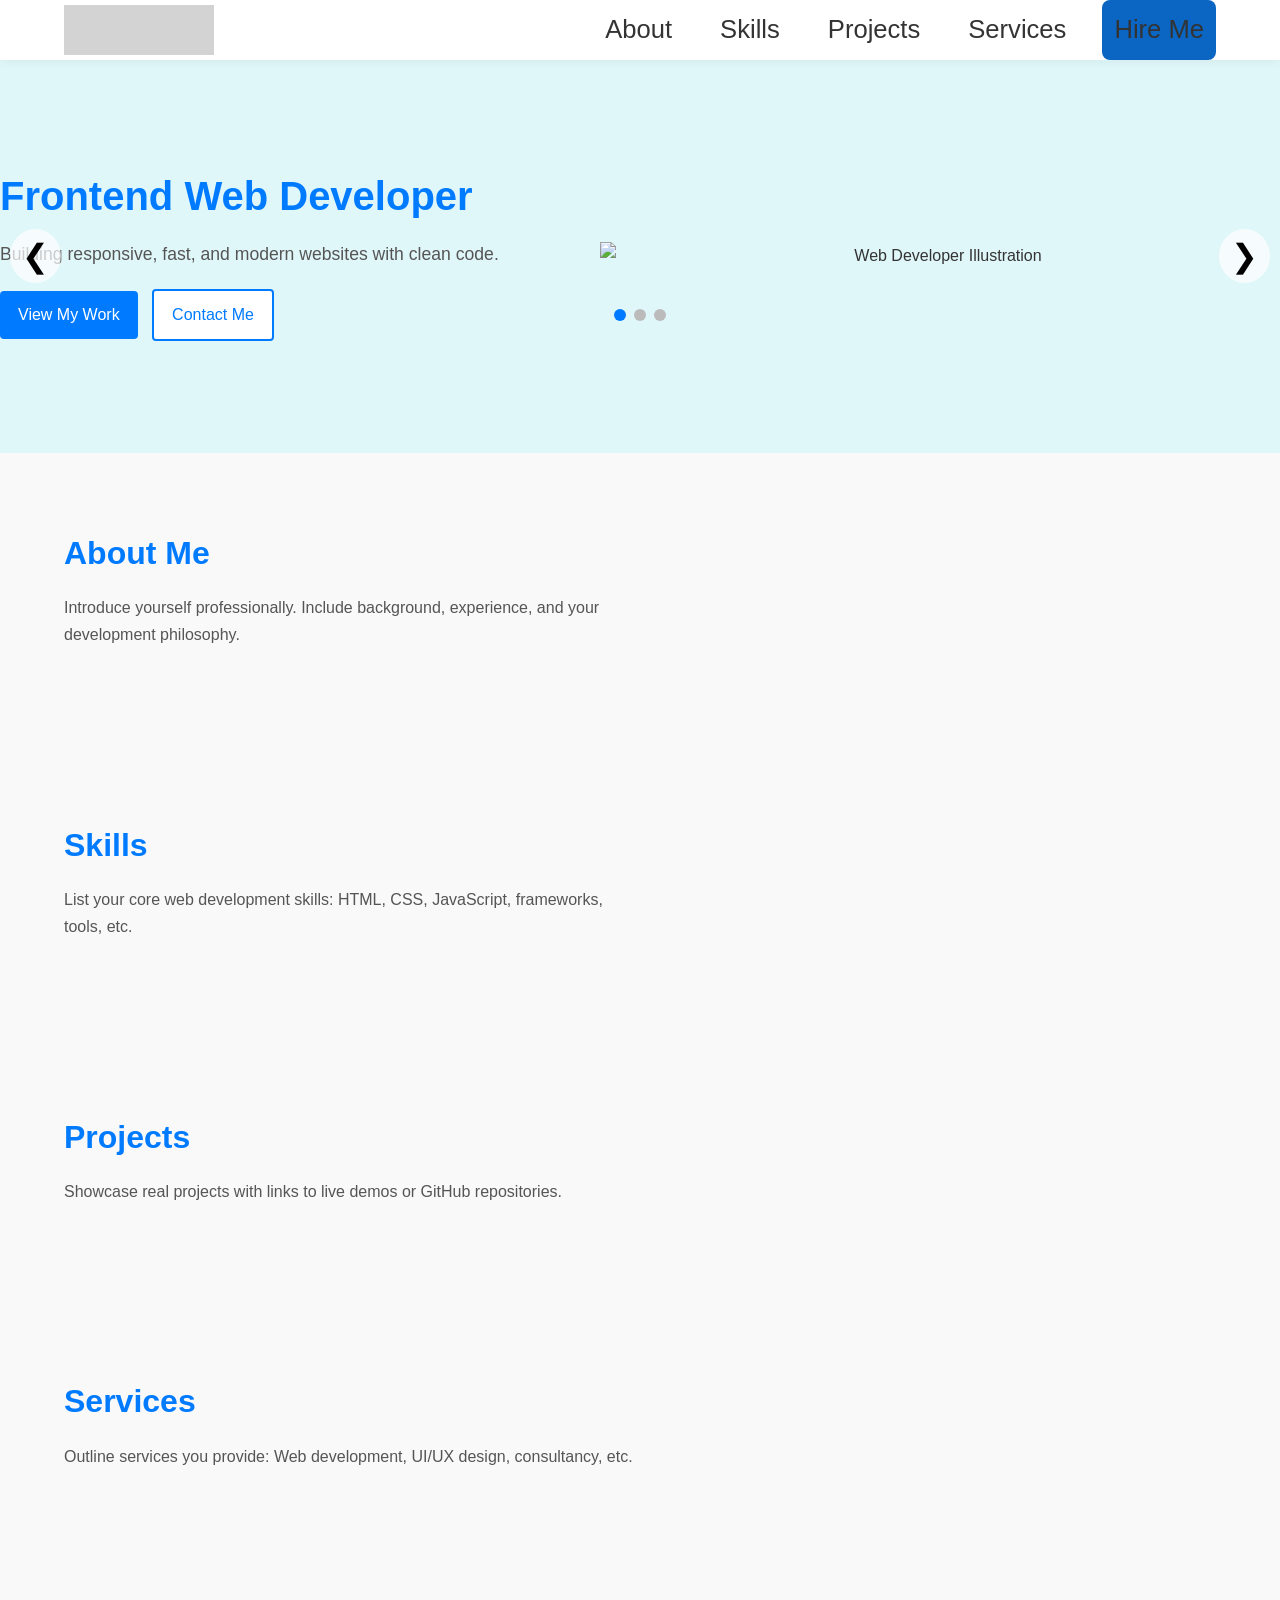
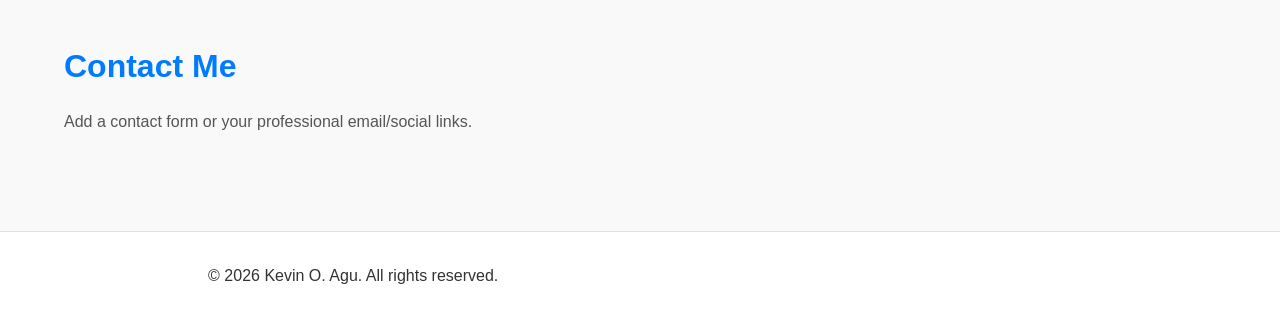
==== index.html @ 5c79e6ef "refactorred css add design tokens and refactor base styles" ====
<!DOCTYPE html>
<html lang="en">

<head>
  <meta charset="UTF-8">
  <meta name="viewport" content="width=device-width, initial-scale=1.0">
  <title>Kevin O. Agu | Web Developer</title>
  <link rel="stylesheet" href="css/style.css">
</head>

<body>

  <!-- HEADER -->
  <header class="header">
    <div class="container nav">
      <div class="logo">
        <a href="index.html">
          <img src="assets/images/logo.png" alt="OJTech Logo" width="150">
        </a>
      </div>

      <button class="nav-toggle" aria-label="Toggle navigation" aria-expanded="false">
        ☰
      </button>

      <nav class="primary-nav">

        <ul class="nav-links">
          <li><a href="#about">About</a></li>
          <li><a href="#skills">Skills</a></li>
          <li><a href="#projects">Projects</a></li>
          <li><a href="#services">Services</a></li>
          <li><a href="#contact" class="btn btn-primary">Hire Me</a></li>
        </ul>
      </nav>
    </div>
  </header>

  <main>
    <!-- hero, sections, etc -->


    <!-- HERO / SLIDER -->
    <section class="hero" id="hero">
      <div class="slider">
        <!-- Slide 1 -->
        <article class="slide active">
          <div class="slide-content">
            <h1>Frontend Web Developer</h1>
            <p>Building responsive, fast, and modern websites with clean code.</p>
            <div class="cta-group">
              <a href="#projects" class="btn primary">View My Work</a>
              <a href="#contact" class="btn secondary">Contact Me</a>
            </div>
          </div>
          <div class="slide-image">
            <img src="assets/images/hero-illustration.svg" alt="Web Developer Illustration">
          </div>
        </article>

        <!-- Slide 2 -->
        <article class="slide">
          <div class="slide-content">
            <h1>Turn Ideas Into Reality</h1>
            <p>I help individuals and businesses create high-quality web experiences.</p>
            <div class="cta-group">
              <a href="#services" class="btn primary">My Services</a>
            </div>
          </div>
          <div class="slide-image">
            <img src="assets/images/hero-illustration.svg" alt="Web Developer Illustration">
          </div>
        </article>

        <!-- Slide 3 -->
        <article class="slide">
          <div class="slide-content">
            <h1>Real Projects. Real Results.</h1>
            <p>Explore my GitHub projects and live demos.</p>
            <div class="cta-group">
              <a href="#projects" class="btn primary">View Projects</a>
            </div>
          </div>
          <div class="slide-image">
            <img src="assets/images/hero-illustration.svg" alt="Web Developer Illustration">
          </div>
        </article>

        <!-- Slider Controls -->
        <button class="slider-btn prev" aria-label="Previous slide">&#10094;</button>
        <button class="slider-btn next" aria-label="Next slide">&#10095;</button>

        <!-- Slider Indicators -->
        <div class="indicators">
          <button class="dot active"></button>
          <button class="dot"></button>
          <button class="dot"></button>
        </div>
      </div>
    </section>

    <!-- ABOUT -->
    <section id="about" class="about">
      <div class="container">
        <h2>About Me</h2>
        <p>Introduce yourself professionally. Include background, experience, and your development philosophy.</p>
      </div>
    </section>

    <!-- SKILLS -->
    <section id="skills" class="skills">
      <div class="container">
        <h2>Skills</h2>
        <p>List your core web development skills: HTML, CSS, JavaScript, frameworks, tools, etc.</p>
      </div>
    </section>

    <!-- PROJECTS -->
    <section id="projects" class="projects">
      <div class="container">
        <h2>Projects</h2>
        <p>Showcase real projects with links to live demos or GitHub repositories.</p>
      </div>
    </section>

    <!-- SERVICES -->
    <section id="services" class="services">
      <div class="container">
        <h2>Services</h2>
        <p>Outline services you provide: Web development, UI/UX design, consultancy, etc.</p>
      </div>
    </section>

    <!-- CONTACT -->
    <section id="contact" class="contact">
      <div class="container">
        <h2>Contact Me</h2>
        <p>Add a contact form or your professional email/social links.</p>
      </div>
    </section>


  </main>


  <!-- FOOTER -->
  <footer class="footer">
    <div class="container">
      <p>&copy; 2026 Kevin O. Agu. All rights reserved.</p>
    </div>
  </footer>

  <script src="js/slider.js"></script>
</body>

</html>
---- css/style.css ----
:root {
  /* Colors */
  --color-primary: #0a66c2;
  --color-dark: #1f2933;
  --color-text: #333;
  --color-muted: #6b7280;
  --color-bg: #f9f9f9;
  --color-white: #ffffff;

  /* Spacing */
  --space-xs: 0.5rem;
  --space-sm: 1rem;
  --space-md: 2rem;
  --space-lg: 4rem;

  /* Typography */
  --fs-base: 1rem;
  --fs-nav: 1.6rem;
  --fs-h1: clamp(2.2rem, 5vw, 3rem);
  --fs-h2: clamp(1.6rem, 4vw, 2.2rem);

  /* UI */
  --radius: 8px;
  --transition: 0.3s ease;
}


/* ---------- Base Styles ---------- */
* {
  margin: 0;
  padding: 0;
  box-sizing: border-box;
  font-family: 'Segoe UI', Tahoma, Geneva, Verdana, sans-serif;
}

body {
  font-size: 1rem;
  line-height: 1.7;
  color: var(--color-text);
  background-color: var(--color-bg);
}




html {
  scroll-behavior: smooth;
  font-size: 100%;
  /* 16px default */
}

img {
  max-width: 100%;
  display: block;
}

ul {
  list-style: none;
  padding: 0;
}

a {
  text-decoration: none;
  color: inherit;
}

a:focus-visible,
button:focus-visible {
  outline: 3px solid var(--color-primary);
  outline-offset: 3px;
}



h1 {

  font-size: 2.5rem;
  /* 40px approx */
  line-height: 1.2;
  margin-bottom: 1rem;

}

h2 {
  font-size: 2rem;
  /* 32px approx */
  line-height: 1.3;
  margin-bottom: 0.75rem;
}

h3 {
  font-size: 1.5rem;
  /* 24px approx */
  line-height: 1.4;
  margin-bottom: 0.5rem;
}


p {
  font-size: 1rem;
  /* same as body */
  margin-bottom: 1rem;
  max-width: 65ch;
  /* readable line length */
  max-width: 65ch;
}



.container {
  width: 90%;
  max-width: 1200px;
  margin: 0 auto;
}

/* ---------- Header ---------- */
.header {
  position: sticky;
  top: 0;
  background: var(--color-white);
  z-index: 1000;
  box-shadow: 0 2px 10px rgba(0, 0, 0, 0.05);
}


.nav {
  display: flex;
  align-items: center;
  justify-content: space-between;
}


.header .logo img {
  display: block;
}

.nav-toggle {
  display: none;
  background: none;
  border: none;
  font-size: 1.8rem;
  cursor: pointer;
}


.nav-links {
  display: flex;
  align-items: center;
  gap: 1.5rem;
  list-style: none;
  margin: 0;
  padding: 0;
}

.nav-links a {
  text-decoration: none;
  color: var(--color-text);
  font-size: var(--fs-nav);
  font-weight: 500;
  padding: 0.5rem 0.75rem;
  transition: background var(--transition), color var(--transition);
}


.nav-links a:hover {
  background-color: #007bff;
  color: #fff;
  border-radius: 4px;
}

.hire-btn {
  background-color: #007bff;
  color: #fff !important;
  padding: 8px 16px;
  border-radius: 4px;
}

/* ---------- Hero / Slider ---------- */
.hero {
  position: relative;
  padding: 80px 0;
  background: #e0f7fa;
  overflow: hidden;
  padding: clamp(4rem, 10vw, 7rem) 0;

}

.slider {
  display: flex;
  position: relative;
}

.slide {
  min-width: 100%;
  display: flex;
  align-items: center;
  justify-content: space-between;
  transition: transform 0.5s ease-in-out;
}

.slide-content {
  flex: 1 1 50%;
  gap: 1.5rem;
  max-width: 600px;


}

.slide-content h1 {
  font-size: 2.5rem;
  margin-bottom: 20px;
  color: #007bff;
}

.slide-content p {
  font-size: 1.1rem;
  margin-bottom: 20px;
}

.cta-group .btn {
  margin-right: 10px;
  text-decoration: none;
  padding: 10px 18px;
  border-radius: 4px;
  font-weight: 500;
}

.btn.primary {
  background-color: #007bff;
  color: #fff;
}

.btn.secondary {
  background-color: #fff;
  color: #007bff;
  border: 2px solid #007bff;
}

/* Hero image */
.slide-image {
  flex: 1 1 50%;
  text-align: center;
}

.slide-image img {
  max-width: 100%;
  height: auto;
}

/* Slider controls */
.slider-btn {
  position: absolute;
  top: 50%;
  transform: translateY(-50%);
  font-size: 2rem;
  background: rgba(255, 255, 255, 0.7);
  border: none;
  cursor: pointer;
  padding: 8px 12px;
  border-radius: 50%;
}

.slider-btn.prev {
  left: 10px;
}

.slider-btn.next {
  right: 10px;
}

/* Slider indicators */
.indicators {
  position: absolute;
  bottom: 20px;
  left: 50%;
  transform: translateX(-50%);
  display: flex;
  gap: 8px;
}

.indicators .dot {
  width: 12px;
  height: 12px;
  border-radius: 50%;
  background-color: #bbb;
  border: none;
  cursor: pointer;
}

.indicators .dot.active {
  background-color: #007bff;
}

/* ---------- Sections ---------- */
section {
  padding: 80px 0;
}

section h2 {
  font-size: 2rem;
  margin-bottom: 20px;
  color: #007bff;
}

section p {
  font-size: 1rem;
  color: #555;
}

/* ---------- Footer ---------- */
.footer {
  text-align: center;
  padding: 30px 0;
  background-color: #fff;
  border-top: 1px solid #e0e0e0;
  color: #333;
}



.btn {
  display: inline-flex;
  align-items: center;
  justify-content: center;
  padding: 0.75rem 1.5rem;
  border-radius: var(--radius);
  font-weight: 600;
  cursor: pointer;
  text-decoration: none;
  transition: transform var(--transition), box-shadow var(--transition);
  transition:
    transform var(--transition),
    box-shadow var(--transition),
    background-color var(--transition);
}

.btn:focus-visible {
  outline: 3px solid var(--color-primary);
  outline-offset: 3px;
}


.btn-primary {
  background: var(--color-primary);
  color: var(--color-white);
}


.btn:hover {
  transform: translateY(-2px);
  box-shadow: 0 6px 15px rgba(0, 0, 0, 0.15);
}

.btn:active {
  transform: translateY(0);
  box-shadow: none;
}

/* ---------- Responsiveness ---------- */


@media (max-width: 768px) {
  /* tablet & mobile */

  .nav {
    flex-direction: column;
    align-items: center;
    gap: 2rem;
  }

  .nav-links a {
    font-size: 1.6rem;
  }
}


@media (max-width: 480px) {
  /* small phones only */

  body {
    font-size: 0.95rem;
    line-height: 1.6;
  }

  h1 {
    font-size: 2rem;
  }

  h2 {
    font-size: 1.6rem;
  }

  h3 {
    font-size: 1.25rem;
  }

  .header {
    padding: 12px 0;
  }

  .logo img {
    margin: 0 auto;
  }


  .nav-toggle {
    display: block;
  }

  .nav-links {
    display: none;
    flex-direction: column;
    gap: 0.75rem;
    width: 100%;
    text-align: center;
  }

  .nav-links a {
    padding: 12px;

  }


  .nav-links.active {
    display: flex;
  }

}
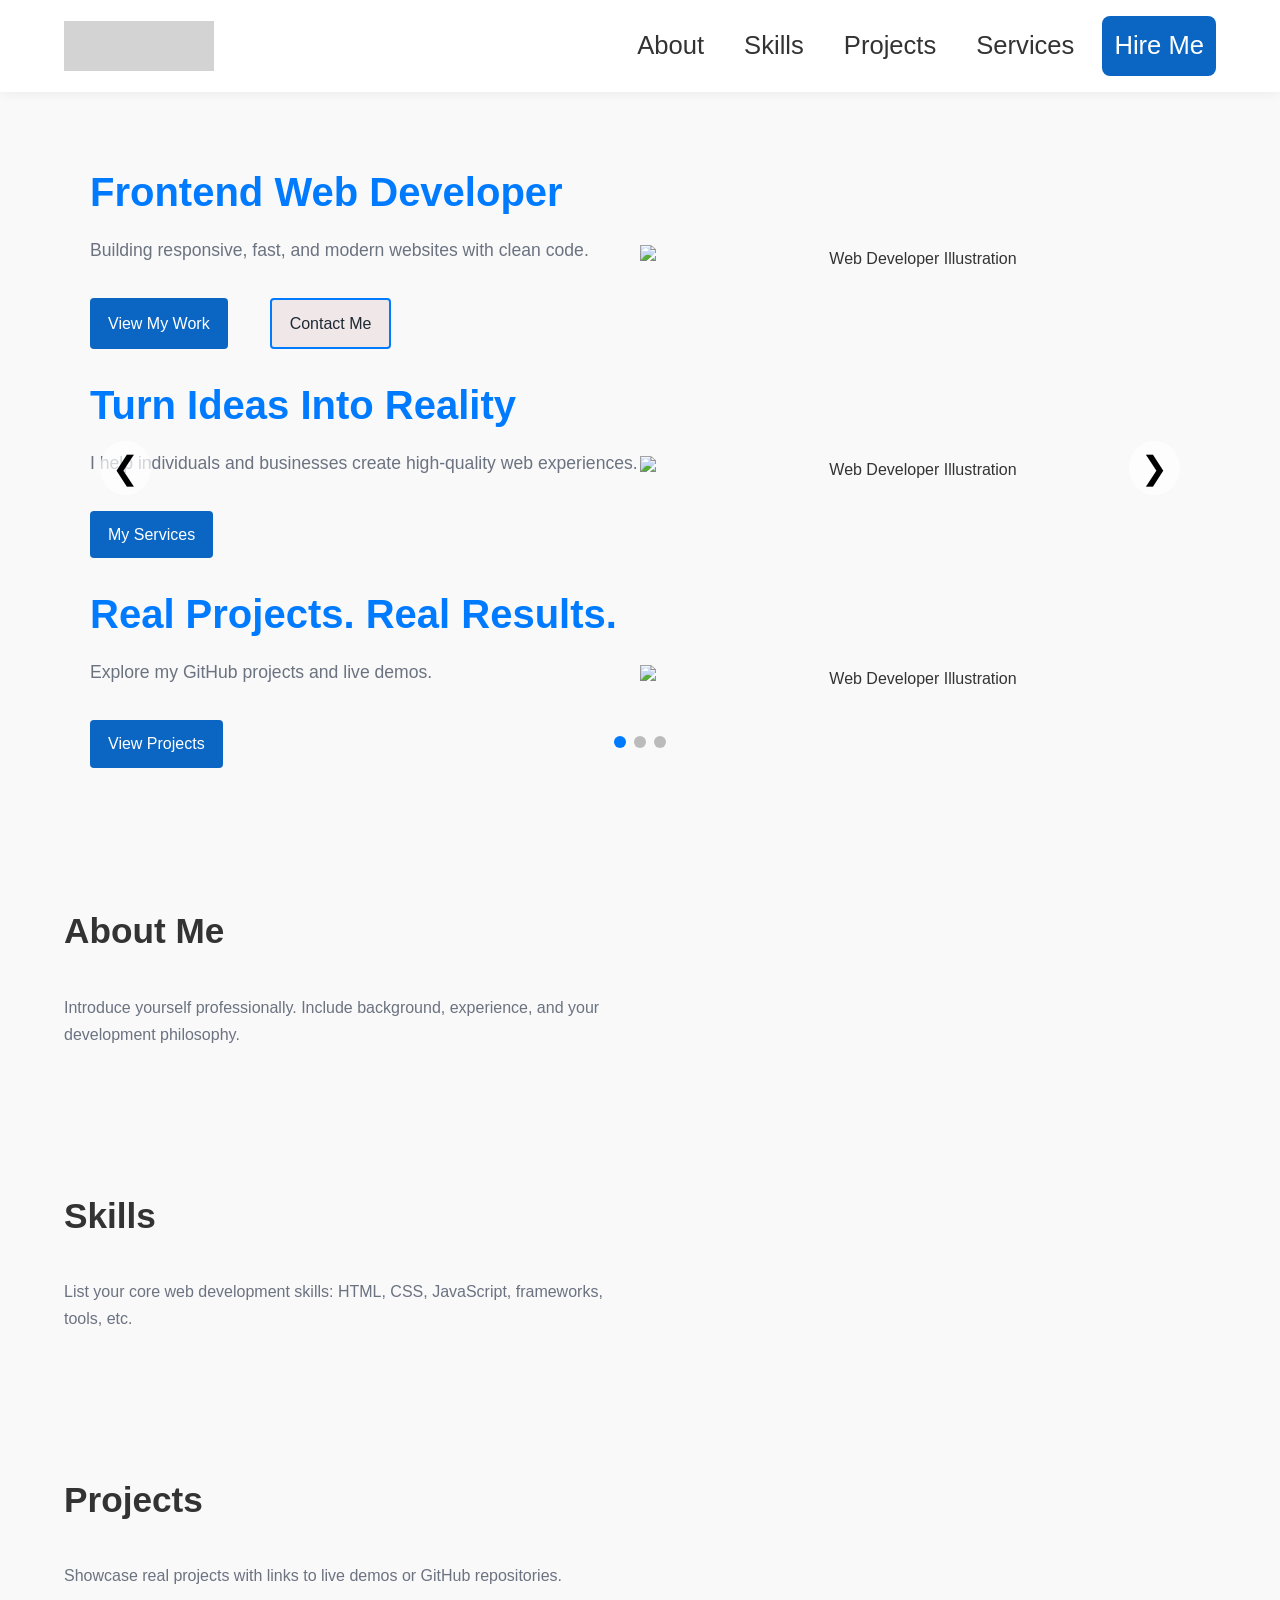
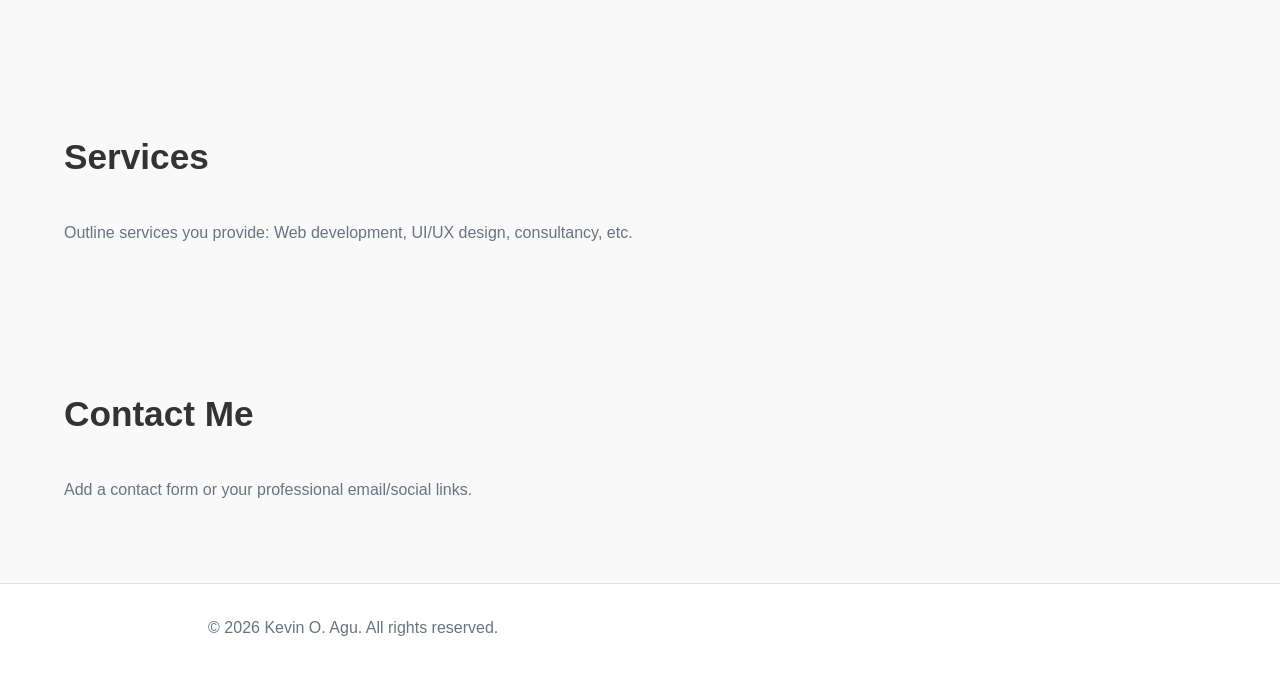
==== commit beb84fb1: "refactor(css) clean up button transitions and variants" ====
--- a/index.html
+++ b/index.html
@@ -42,15 +42,15 @@
 
     <!-- HERO / SLIDER -->
     <section class="hero" id="hero">
-      <div class="slider">
+      <div class="slider container hero-content">
         <!-- Slide 1 -->
         <article class="slide active">
           <div class="slide-content">
             <h1>Frontend Web Developer</h1>
             <p>Building responsive, fast, and modern websites with clean code.</p>
             <div class="cta-group">
-              <a href="#projects" class="btn primary">View My Work</a>
-              <a href="#contact" class="btn secondary">Contact Me</a>
+              <a href="#projects" class="btn btn-primary">View My Work</a>
+              <a href="#contact" class="btn btn-secondary">Contact Me</a>
             </div>
           </div>
           <div class="slide-image">
@@ -64,7 +64,7 @@
             <h1>Turn Ideas Into Reality</h1>
             <p>I help individuals and businesses create high-quality web experiences.</p>
             <div class="cta-group">
-              <a href="#services" class="btn primary">My Services</a>
+              <a href="#services" class="btn btn-primary">My Services</a>
             </div>
           </div>
           <div class="slide-image">
@@ -78,7 +78,7 @@
             <h1>Real Projects. Real Results.</h1>
             <p>Explore my GitHub projects and live demos.</p>
             <div class="cta-group">
-              <a href="#projects" class="btn primary">View Projects</a>
+              <a href="#projects" class="btn btn-primary">View Projects</a>
             </div>
           </div>
           <div class="slide-image">
--- a/css/style.css
+++ b/css/style.css
@@ -1,6 +1,7 @@
 :root {
   /* Colors */
   --color-primary: #0a66c2;
+  --color-secondary: #f0e8e8;
   --color-dark: #1f2933;
   --color-text: #333;
   --color-muted: #6b7280;
@@ -74,35 +75,33 @@
 
 h1 {
 
-  font-size: 2.5rem;
-  /* 40px approx */
+  font-size: var(--fs-h1);
   line-height: 1.2;
-  margin-bottom: 1rem;
+  margin-bottom: var(--space-sm);
 
 }
 
 h2 {
-  font-size: 2rem;
-  /* 32px approx */
+  font-size: var(--fs-h2);
   line-height: 1.3;
-  margin-bottom: 0.75rem;
+  margin-bottom: var(--space-xs);
+
 }
 
 h3 {
   font-size: 1.5rem;
-  /* 24px approx */
   line-height: 1.4;
-  margin-bottom: 0.5rem;
+  margin-bottom: var(--space-xs);
+
 }
 
 
 p {
   font-size: 1rem;
-  /* same as body */
   margin-bottom: 1rem;
   max-width: 65ch;
-  /* readable line length */
-  max-width: 65ch;
+  color: var(--color-muted);
+
 }
 
 
@@ -115,24 +114,30 @@
 
 /* ---------- Header ---------- */
 .header {
+  background: var(--color-white);
+  padding: var(--space-sm) 0;
   position: sticky;
   top: 0;
-  background: var(--color-white);
   z-index: 1000;
   box-shadow: 0 2px 10px rgba(0, 0, 0, 0.05);
 }
 
 
+
 .nav {
   display: flex;
   align-items: center;
   justify-content: space-between;
-}
-
-
-.header .logo img {
+  gap: var(--space-md);
+}
+
+
+.logo img {
   display: block;
-}
+  max-width: 150px;
+  height: auto;
+}
+
 
 .nav-toggle {
   display: none;
@@ -146,7 +151,7 @@
 .nav-links {
   display: flex;
   align-items: center;
-  gap: 1.5rem;
+  gap: var(--space-sm);
   list-style: none;
   margin: 0;
   padding: 0;
@@ -163,8 +168,8 @@
 
 
 .nav-links a:hover {
-  background-color: #007bff;
-  color: #fff;
+  background-color: var(--color-primary);
+  color: var(--color-white);
   border-radius: 4px;
 }
 
@@ -178,11 +183,30 @@
 /* ---------- Hero / Slider ---------- */
 .hero {
   position: relative;
-  padding: 80px 0;
-  background: #e0f7fa;
+  padding: calc(var(--space-lg) * 1.2) 0;
+  background: var(--color-bg);
   overflow: hidden;
-  padding: clamp(4rem, 10vw, 7rem) 0;
-
+
+}
+
+.hero .container {
+  display: grid;
+  gap: var(--space-md);
+  max-width: 1100px;
+}
+
+.hero-content {
+  max-width: 600px;
+}
+
+.hero h1 {
+  color: var(--color-dark);
+  margin-bottom: var(--space-sm);
+
+}
+
+.hero p {
+  font-size: 1.125rem;
 }
 
 .slider {
@@ -215,6 +239,13 @@
 .slide-content p {
   font-size: 1.1rem;
   margin-bottom: 20px;
+}
+
+.cta-group {
+  display: flex;
+  gap: var(--space-md);
+  margin-top: var(--space-md);
+
 }
 
 .cta-group .btn {
@@ -225,14 +256,14 @@
   font-weight: 500;
 }
 
-.btn.primary {
-  background-color: #007bff;
-  color: #fff;
-}
-
-.btn.secondary {
-  background-color: #fff;
-  color: #007bff;
+.btn.btn-primary {
+  background-color: var(--color-primary);
+  color: var(--color-white);
+}
+
+.btn.btn-secondary {
+  background-color: var(--color-secondary);
+  color: var(--color-dark);
   border: 2px solid #007bff;
 }
 
@@ -293,18 +324,17 @@
 
 /* ---------- Sections ---------- */
 section {
-  padding: 80px 0;
-}
-
-section h2 {
-  font-size: 2rem;
-  margin-bottom: 20px;
-  color: #007bff;
-}
-
-section p {
-  font-size: 1rem;
-  color: #555;
+  padding: var(--space-lg) 0;
+}
+
+section>.container {
+  display: grid;
+  gap: var(--space-md);
+}
+
+
+.section-title {
+  color: var(--color-primary);
 }
 
 /* ---------- Footer ---------- */
@@ -325,9 +355,9 @@
   padding: 0.75rem 1.5rem;
   border-radius: var(--radius);
   font-weight: 600;
+  border: none;
   cursor: pointer;
   text-decoration: none;
-  transition: transform var(--transition), box-shadow var(--transition);
   transition:
     transform var(--transition),
     box-shadow var(--transition),
@@ -340,12 +370,6 @@
 }
 
 
-.btn-primary {
-  background: var(--color-primary);
-  color: var(--color-white);
-}
-
-
 .btn:hover {
   transform: translateY(-2px);
   box-shadow: 0 6px 15px rgba(0, 0, 0, 0.15);
@@ -356,6 +380,26 @@
   box-shadow: none;
 }
 
+
+
+/* Primary button */
+.btn-primary {
+  background-color: var(--color-primary);
+  color: var(--color-white);
+}
+
+/* Secondary button */
+.btn-secondary {
+  background-color: transparent;
+  color: var(--color-primary);
+  border: 2px solid var(--color-primary);
+}
+
+.btn-secondary:hover {
+  background-color: var(--color-primary);
+  color: var(--color-white);
+}
+
 /* ---------- Responsiveness ---------- */
 
 
@@ -365,11 +409,37 @@
   .nav {
     flex-direction: column;
     align-items: center;
-    gap: 2rem;
-  }
-
-  .nav-links a {
-    font-size: 1.6rem;
+  }
+
+
+
+  .nav-toggle {
+    display: block;
+  }
+
+  .primary-nav {
+    width: 100%;
+  }
+
+  .nav-links {
+    display: none;
+    flex-direction: column;
+    gap: var(--space-sm);
+    width: 100%;
+    text-align: center;
+  }
+
+  .nav-links.active {
+    display: flex;
+  }
+
+  .hero {
+    text-align: center;
+
+  }
+
+  .cta-group {
+    justify-content: center;
   }
 }
 
@@ -403,18 +473,6 @@
   }
 
 
-  .nav-toggle {
-    display: block;
-  }
-
-  .nav-links {
-    display: none;
-    flex-direction: column;
-    gap: 0.75rem;
-    width: 100%;
-    text-align: center;
-  }
-
   .nav-links a {
     padding: 12px;
 
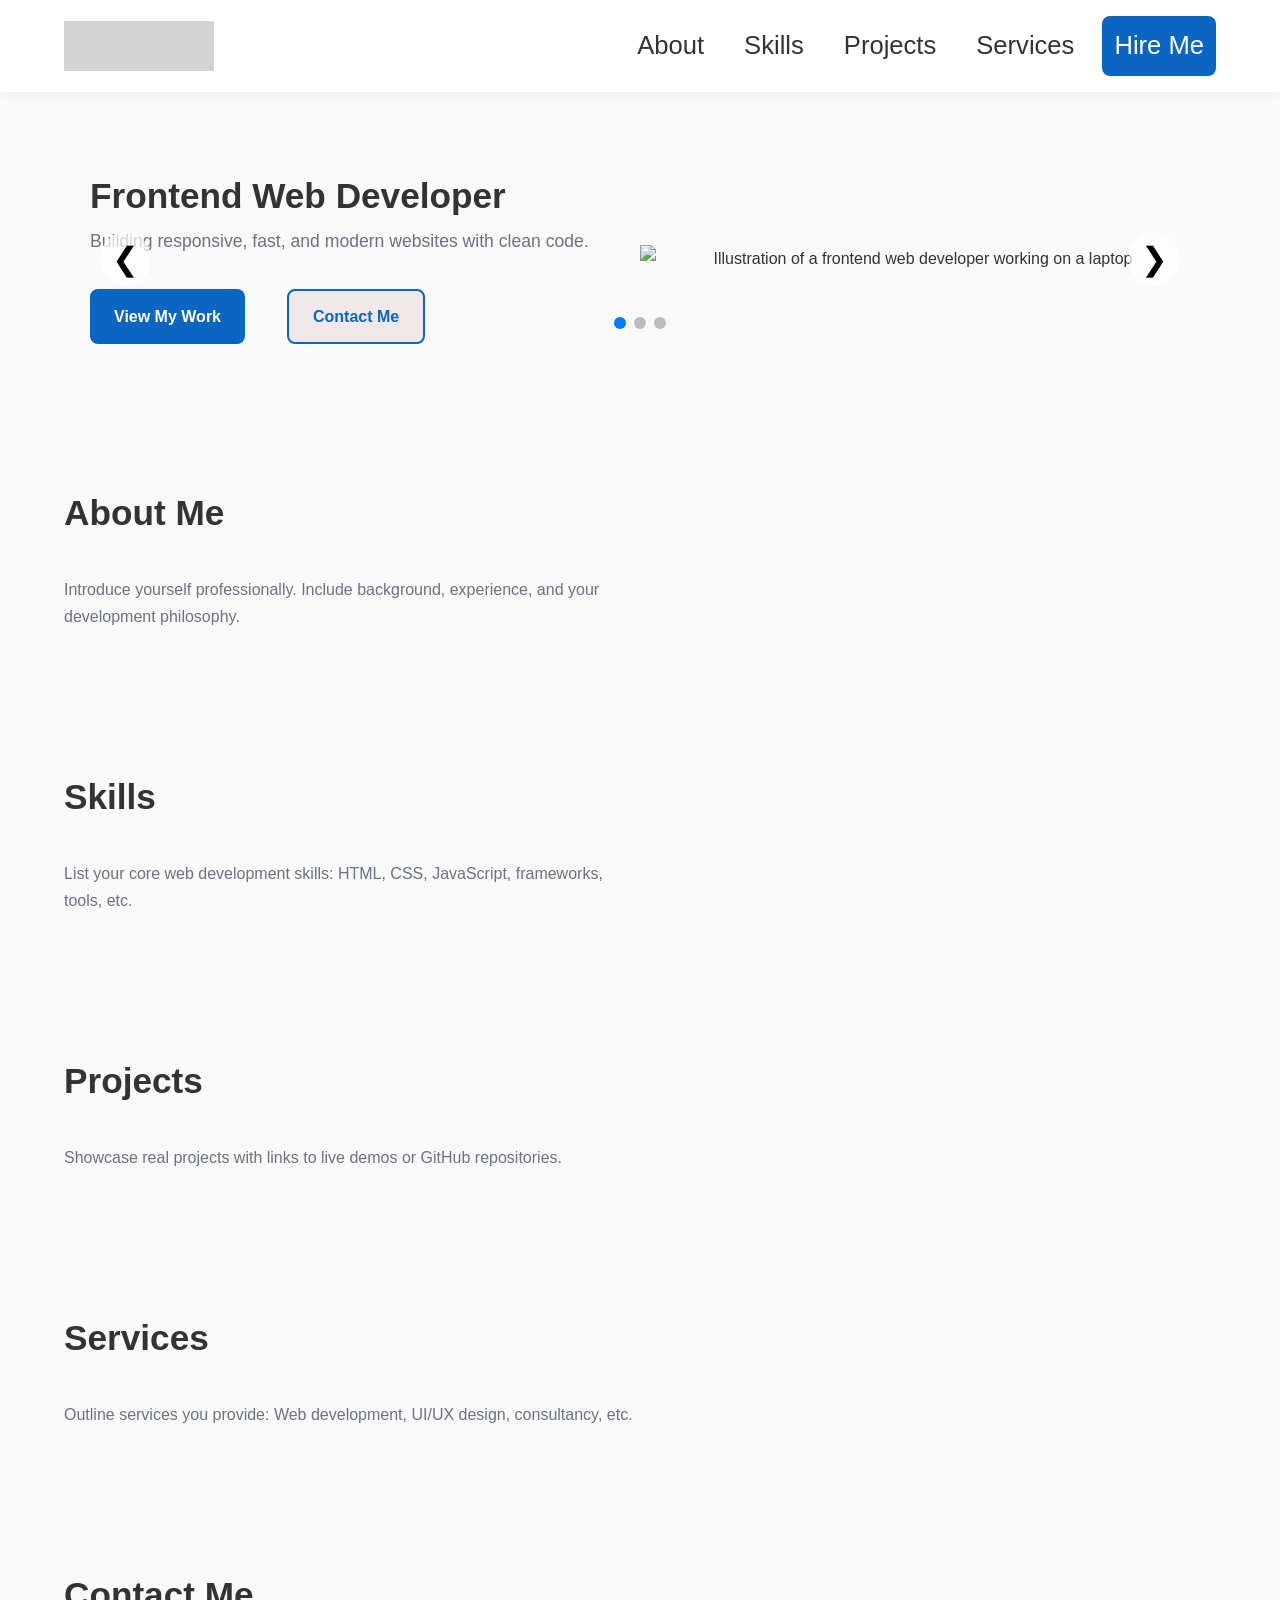
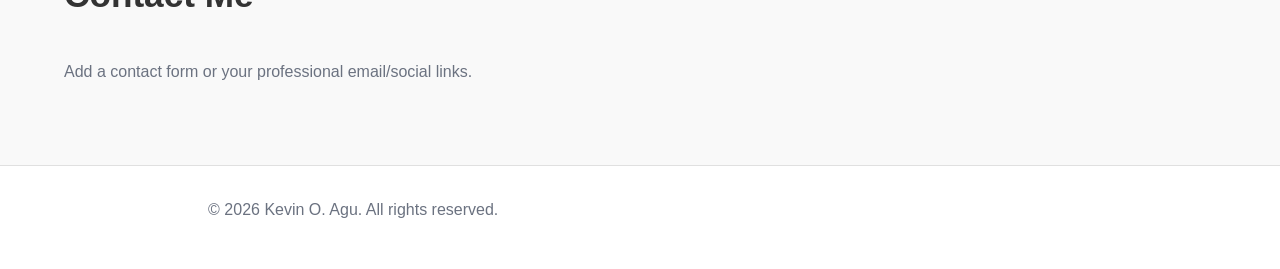
==== commit dae3dcc4: "Refine hero section semantics, accessibility, and structure" ====
--- a/index.html
+++ b/index.html
@@ -42,60 +42,65 @@
 
     <!-- HERO / SLIDER -->
     <section class="hero" id="hero">
-      <div class="slider container hero-content">
-        <!-- Slide 1 -->
-        <article class="slide active">
-          <div class="slide-content">
-            <h1>Frontend Web Developer</h1>
-            <p>Building responsive, fast, and modern websites with clean code.</p>
-            <div class="cta-group">
-              <a href="#projects" class="btn btn-primary">View My Work</a>
-              <a href="#contact" class="btn btn-secondary">Contact Me</a>
+      <div class="container">
+        <div class="slider hero-content">
+          <!-- Slide 1 -->
+          <article class="slide active">
+            <div class="slide-content">
+              <h2>Frontend Web Developer</h2>
+              <p>Building responsive, fast, and modern websites with clean code.</p>
+              <div class="cta-group">
+                <a href="#projects" class="btn btn-primary">View My Work</a>
+                <a href="#contact" class="btn btn-secondary">Contact Me</a>
+              </div>
             </div>
+            <div class="slide-image">
+              <img src="assets/images/hero-illustration.svg"
+                alt="Illustration of a frontend web developer working on a laptop">
+            </div>
+          </article>
+
+          <!-- Slide 2 -->
+          <article class="slide">
+            <div class="slide-content">
+              <h1>Turn Ideas Into Reality</h1>
+              <p>I help individuals and businesses create high-quality web experiences.</p>
+              <div class="cta-group">
+                <a href="#services" class="btn btn-primary">My Services</a>
+              </div>
+            </div>
+            <div class="slide-image">
+              <img src="assets/images/hero-illustration.svg" alt="Web Developer Illustration">
+            </div>
+          </article>
+
+          <!-- Slide 3 -->
+          <article class="slide">
+            <div class="slide-content">
+              <h1>Real Projects. Real Results.</h1>
+              <p>Explore my GitHub projects and live demos.</p>
+              <div class="cta-group">
+                <a href="#projects" class="btn btn-primary">View Projects</a>
+              </div>
+            </div>
+            <div class="slide-image">
+              <img src="assets/images/hero-illustration.svg" alt="Web Developer Illustration">
+            </div>
+          </article>
+
+          <!-- Slider Controls -->
+          <button class="slider-btn prev" aria-label="Previous slide">&#10094;</button>
+          <button class="slider-btn next" aria-label="Next slide">&#10095;</button>
+
+          <!-- Slider Indicators -->
+          <div class="indicators">
+            <button class="dot active" aria-label="Go to slide 1"></button>
+            <button class="dot"></button>
+            <button class="dot"></button>
           </div>
-          <div class="slide-image">
-            <img src="assets/images/hero-illustration.svg" alt="Web Developer Illustration">
-          </div>
-        </article>
 
-        <!-- Slide 2 -->
-        <article class="slide">
-          <div class="slide-content">
-            <h1>Turn Ideas Into Reality</h1>
-            <p>I help individuals and businesses create high-quality web experiences.</p>
-            <div class="cta-group">
-              <a href="#services" class="btn btn-primary">My Services</a>
-            </div>
-          </div>
-          <div class="slide-image">
-            <img src="assets/images/hero-illustration.svg" alt="Web Developer Illustration">
-          </div>
-        </article>
+        </div>
 
-        <!-- Slide 3 -->
-        <article class="slide">
-          <div class="slide-content">
-            <h1>Real Projects. Real Results.</h1>
-            <p>Explore my GitHub projects and live demos.</p>
-            <div class="cta-group">
-              <a href="#projects" class="btn btn-primary">View Projects</a>
-            </div>
-          </div>
-          <div class="slide-image">
-            <img src="assets/images/hero-illustration.svg" alt="Web Developer Illustration">
-          </div>
-        </article>
-
-        <!-- Slider Controls -->
-        <button class="slider-btn prev" aria-label="Previous slide">&#10094;</button>
-        <button class="slider-btn next" aria-label="Next slide">&#10095;</button>
-
-        <!-- Slider Indicators -->
-        <div class="indicators">
-          <button class="dot active"></button>
-          <button class="dot"></button>
-          <button class="dot"></button>
-        </div>
       </div>
     </section>
 
--- a/css/style.css
+++ b/css/style.css
@@ -23,6 +23,12 @@
   /* UI */
   --radius: 8px;
   --transition: 0.3s ease;
+
+  /* Motion */
+
+  --motion-fast: 150ms ease;
+  --motion-base: 300ms ease;
+  --motion-slow: 600ms ease;
 }
 
 
@@ -155,9 +161,12 @@
   list-style: none;
   margin: 0;
   padding: 0;
+
+
 }
 
 .nav-links a {
+  position: relative;
   text-decoration: none;
   color: var(--color-text);
   font-size: var(--fs-nav);
@@ -166,11 +175,27 @@
   transition: background var(--transition), color var(--transition);
 }
 
+.nav-links a::after {
+  content: "";
+  position: absolute;
+  left: 50%;
+  bottom: 4px;
+  width: 0;
+  height: 2px;
+  background: var(--color-primary);
+  transition: width var(--motion-fast), left var(--motion-fast);
+}
+
 
 .nav-links a:hover {
   background-color: var(--color-primary);
   color: var(--color-white);
   border-radius: 4px;
+}
+
+.nav-links a:hover::after {
+  width: 100%;
+  left: 0;
 }
 
 .hire-btn {
@@ -195,9 +220,6 @@
   max-width: 1100px;
 }
 
-.hero-content {
-  max-width: 600px;
-}
 
 .hero h1 {
   color: var(--color-dark);
@@ -250,10 +272,7 @@
 
 .cta-group .btn {
   margin-right: 10px;
-  text-decoration: none;
-  padding: 10px 18px;
-  border-radius: 4px;
-  font-weight: 500;
+
 }
 
 .btn.btn-primary {
@@ -263,8 +282,8 @@
 
 .btn.btn-secondary {
   background-color: var(--color-secondary);
-  color: var(--color-dark);
-  border: 2px solid #007bff;
+  color: var(--color-primary);
+  border: 2px solid var(--color-primary);
 }
 
 /* Hero image */
@@ -277,6 +296,23 @@
   max-width: 100%;
   height: auto;
 }
+
+.hero .slide-content,
+.hero .slide-image {
+  opacity: 0;
+  transform: translateY(20px);
+  transition:
+    opacity var(--motion-slow),
+    transform var(--motion-slow);
+}
+
+
+.slide.active .slide-content,
+.slide.active .slide-image {
+  opacity: 1;
+  transform: translateY(0);
+}
+
 
 /* Slider controls */
 .slider-btn {
@@ -402,6 +438,23 @@
 
 /* ---------- Responsiveness ---------- */
 
+@media (max-width: 1024px) {
+  .slide {
+    flex-direction: column;
+    text-align: center;
+    gap: var(--space-md);
+  }
+
+  .slide-content {
+    max-width: 100%;
+  }
+
+  .cta-group {
+    justify-content: center;
+  }
+}
+
+
 
 @media (max-width: 768px) {
   /* tablet & mobile */
@@ -422,24 +475,49 @@
   }
 
   .nav-links {
-    display: none;
     flex-direction: column;
     gap: var(--space-sm);
     width: 100%;
     text-align: center;
+
+    max-height: 0;
+    overflow: hidden;
+    opacity: 0;
+    transition:
+      max-height var(--motion-base),
+      opacity var(--motion-base);
   }
 
   .nav-links.active {
-    display: flex;
+    max-height: 300px;
+    opacity: 1;
   }
 
   .hero {
     text-align: center;
+    padding: var(--space-md) 0;
+
+  }
+
+  .slide-content h1 {
+    font-size: clamp(1.8rem, 6vw, 2.2rem);
 
   }
 
   .cta-group {
     justify-content: center;
+    display: flex;
+    flex-direction: column;
+    gap: var(--space-sm);
+  }
+
+  .cta-group .btn {
+    width: 100%
+  }
+
+  .slide-image img {
+    max-width: 80%;
+    margin: 0 auto;
   }
 }
 
@@ -483,4 +561,22 @@
     display: flex;
   }
 
+  .slide-image {
+    display: none;
+  }
+
+  .hero {
+    text-align: center;
+  }
+
+}
+
+
+
+
+@media (prefers-reduced-motion: reduce) {
+  * {
+    animation: none !important;
+    transition: none !important;
+  }
 }
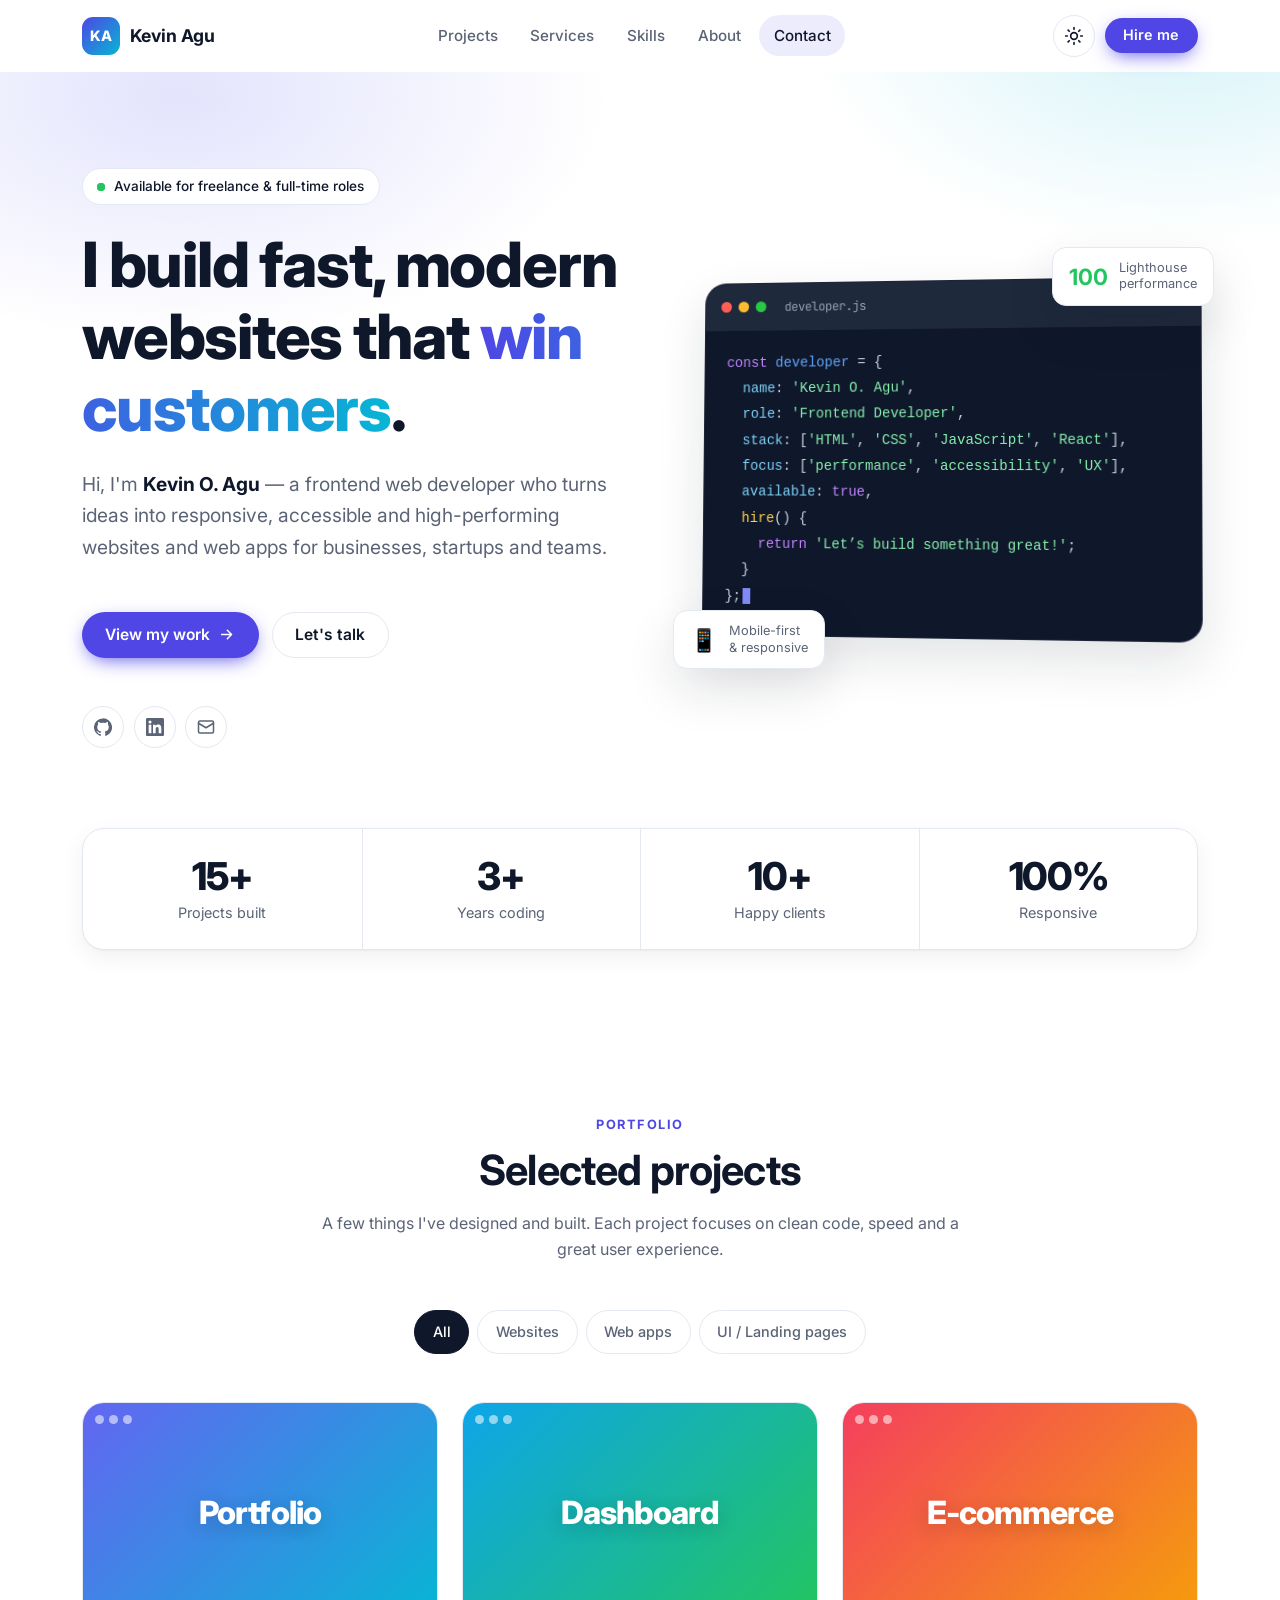
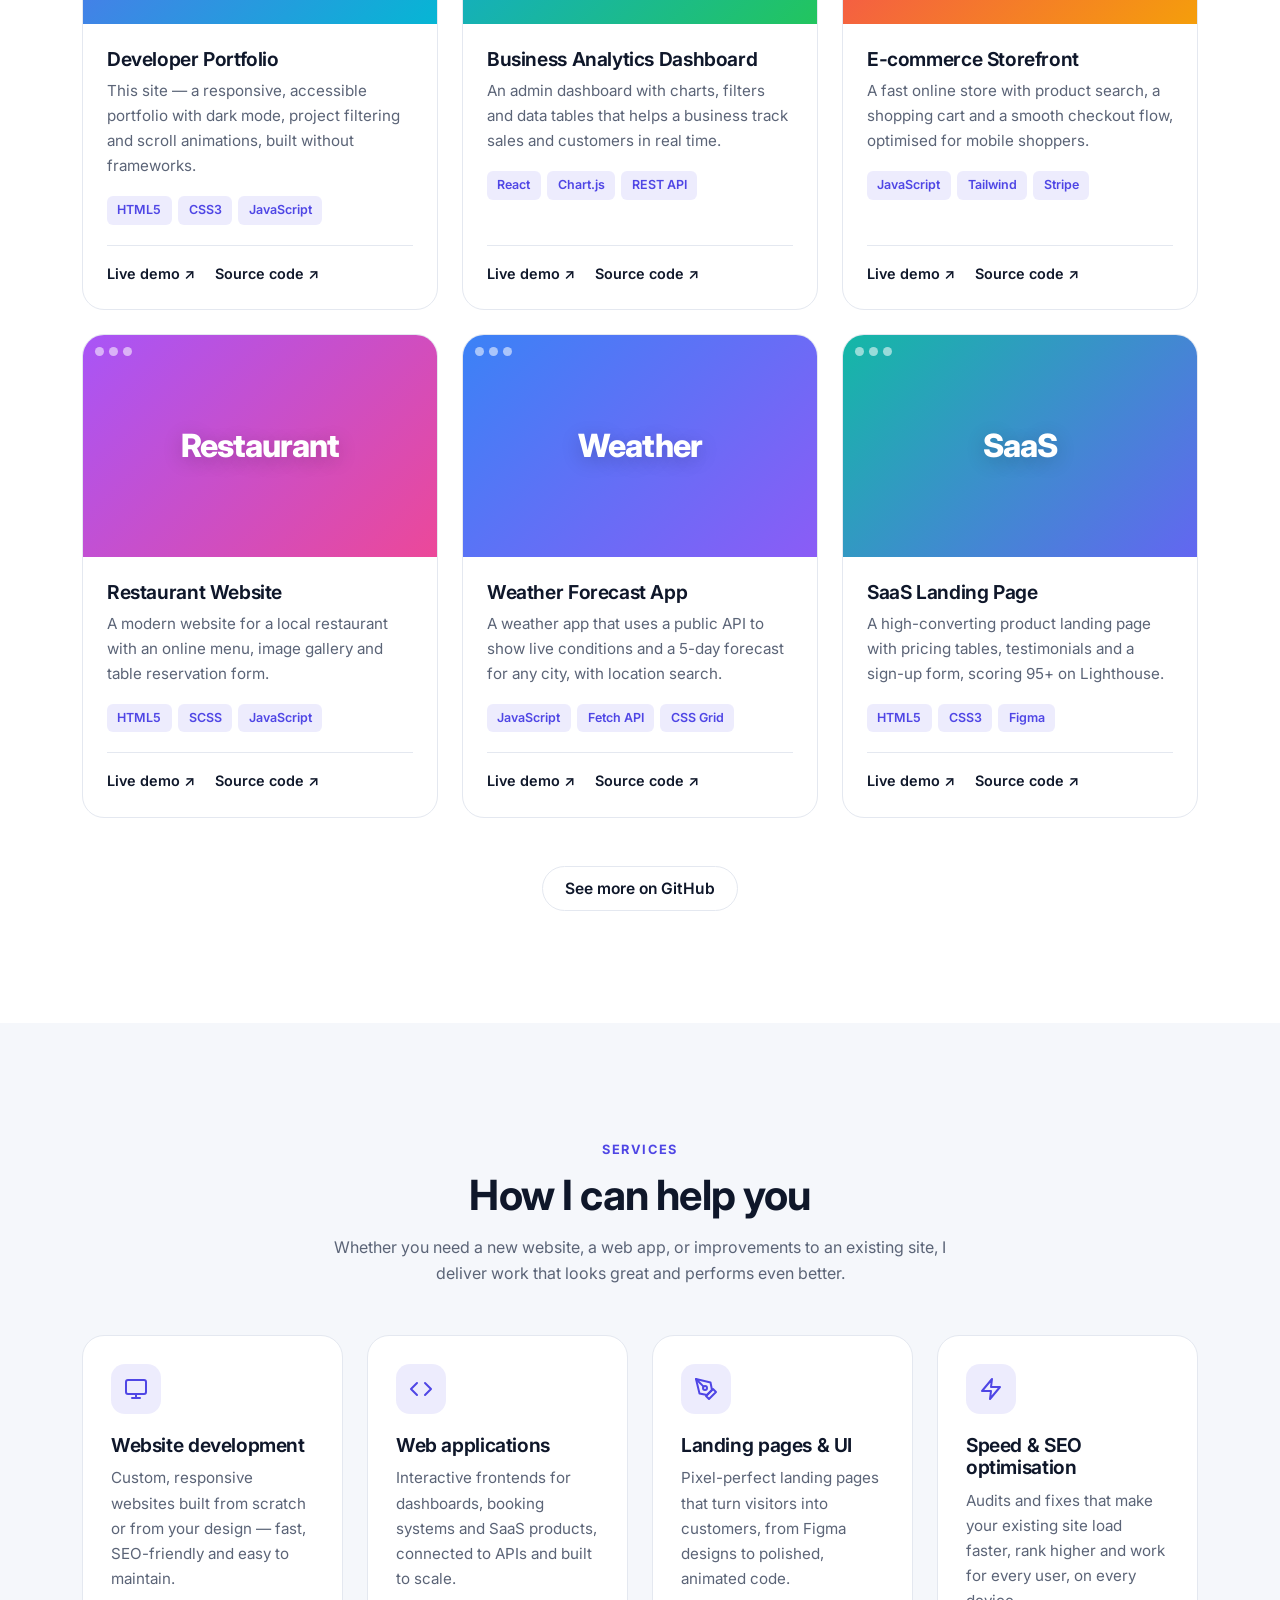
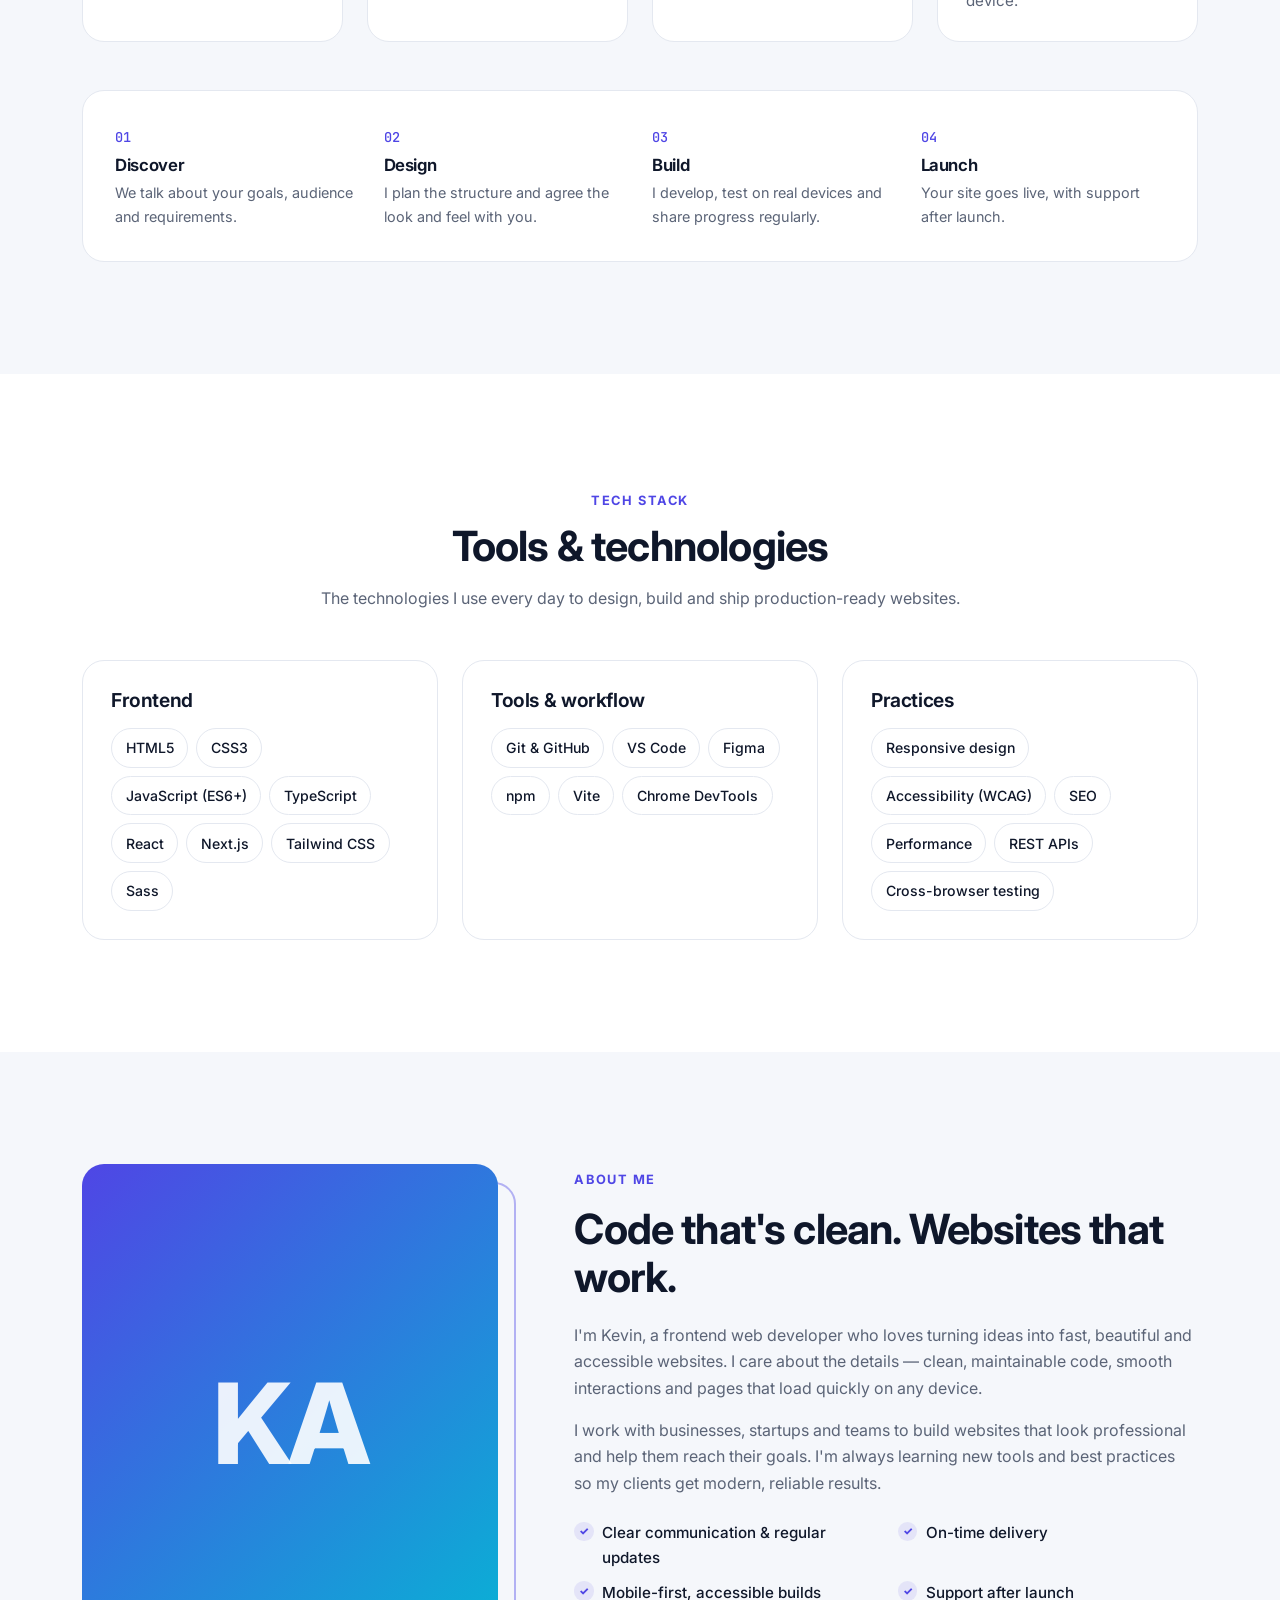
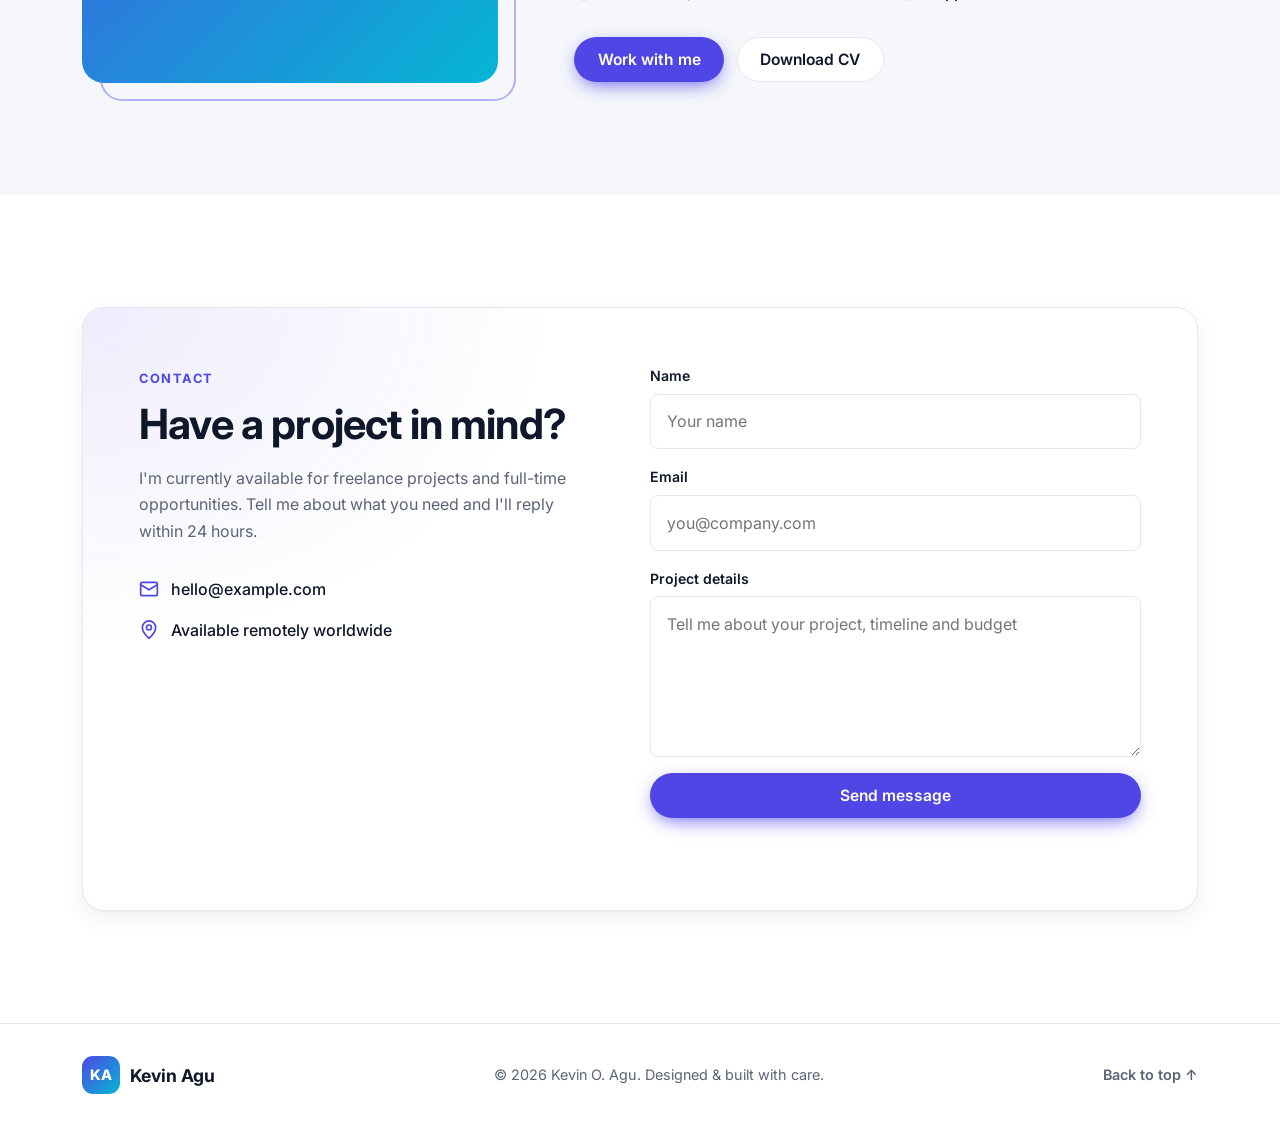
==== commit 2e81df84: "Redesign site as a modern developer portfolio landing page Replace the placeholder sections and non-" ====
--- a/index.html
+++ b/index.html
@@ -4,158 +4,529 @@
 <head>
   <meta charset="UTF-8">
   <meta name="viewport" content="width=device-width, initial-scale=1.0">
-  <title>Kevin O. Agu | Web Developer</title>
+  <title>Kevin O. Agu | Frontend Web Developer</title>
+  <meta name="description"
+    content="Kevin O. Agu is a frontend web developer building fast, responsive and accessible websites and web apps for businesses and teams.">
+  <meta name="theme-color" content="#0b1020">
+
+  <!-- Social sharing preview -->
+  <meta property="og:type" content="website">
+  <meta property="og:title" content="Kevin O. Agu | Frontend Web Developer">
+  <meta property="og:description"
+    content="Fast, responsive and accessible websites and web apps. View my projects and get in touch.">
+
+  <link rel="icon" href="assets/images/favicon.svg" type="image/svg+xml">
+  <link rel="preconnect" href="https://fonts.googleapis.com">
+  <link rel="preconnect" href="https://fonts.gstatic.com" crossorigin>
+  <link
+    href="https://fonts.googleapis.com/css2?family=Inter:wght@400;500;600;700;800&family=JetBrains+Mono:wght@400;500&display=swap"
+    rel="stylesheet">
   <link rel="stylesheet" href="css/style.css">
+
+  <!-- Apply saved theme before paint to avoid a flash -->
+  <script>
+    try {
+      const t = localStorage.getItem('theme');
+      if (t) document.documentElement.dataset.theme = t;
+    } catch (e) { }
+  </script>
 </head>
 
 <body>
+  <a class="skip-link" href="#main">Skip to content</a>
 
   <!-- HEADER -->
   <header class="header">
     <div class="container nav">
-      <div class="logo">
-        <a href="index.html">
-          <img src="assets/images/logo.png" alt="OJTech Logo" width="150">
-        </a>
-      </div>
-
-      <button class="nav-toggle" aria-label="Toggle navigation" aria-expanded="false">
-        ☰
-      </button>
-
-      <nav class="primary-nav">
-
+      <a href="#top" class="logo" aria-label="Kevin O. Agu, home">
+        <span class="logo-mark">KA</span>
+        <span class="logo-text">Kevin Agu</span>
+      </a>
+
+      <nav class="primary-nav" id="primary-nav" aria-label="Primary">
         <ul class="nav-links">
-          <li><a href="#about">About</a></li>
-          <li><a href="#skills">Skills</a></li>
           <li><a href="#projects">Projects</a></li>
           <li><a href="#services">Services</a></li>
-          <li><a href="#contact" class="btn btn-primary">Hire Me</a></li>
+          <li><a href="#skills">Skills</a></li>
+          <li><a href="#about">About</a></li>
+          <li><a href="#contact">Contact</a></li>
         </ul>
       </nav>
+
+      <div class="nav-actions">
+        <button class="icon-btn theme-toggle" type="button" aria-label="Switch color theme">
+          <svg class="icon-sun" viewBox="0 0 24 24" aria-hidden="true">
+            <circle cx="12" cy="12" r="4" />
+            <path
+              d="M12 2v2M12 20v2M4.93 4.93l1.41 1.41M17.66 17.66l1.41 1.41M2 12h2M20 12h2M4.93 19.07l1.41-1.41M17.66 6.34l1.41-1.41" />
+          </svg>
+          <svg class="icon-moon" viewBox="0 0 24 24" aria-hidden="true">
+            <path d="M21 12.79A9 9 0 1 1 11.21 3 7 7 0 0 0 21 12.79z" />
+          </svg>
+        </button>
+        <a href="#contact" class="btn btn-primary btn-sm nav-cta">Hire me</a>
+        <button class="icon-btn nav-toggle" type="button" aria-label="Open menu" aria-expanded="false"
+          aria-controls="primary-nav">
+          <span class="bar"></span><span class="bar"></span><span class="bar"></span>
+        </button>
+      </div>
     </div>
   </header>
 
-  <main>
-    <!-- hero, sections, etc -->
-
-
-    <!-- HERO / SLIDER -->
-    <section class="hero" id="hero">
+  <main id="main">
+
+    <!-- HERO -->
+    <section class="hero" id="top">
+      <div class="hero-glow" aria-hidden="true"></div>
+      <div class="container hero-grid">
+        <div class="hero-copy">
+          <p class="badge"><span class="pulse" aria-hidden="true"></span> Available for freelance &amp; full-time roles</p>
+          <h1>I build fast, modern websites that <span class="gradient-text">win customers</span>.</h1>
+          <p class="lead">
+            Hi, I'm <strong>Kevin O. Agu</strong> — a frontend web developer who turns ideas into responsive,
+            accessible and high-performing websites and web apps for businesses, startups and teams.
+          </p>
+          <div class="cta-group">
+            <a href="#projects" class="btn btn-primary">
+              View my work
+              <svg viewBox="0 0 24 24" aria-hidden="true"><path d="M5 12h14M13 6l6 6-6 6" /></svg>
+            </a>
+            <a href="#contact" class="btn btn-ghost">Let's talk</a>
+          </div>
+          <ul class="socials" aria-label="Social links">
+            <li>
+              <a href="https://github.com/aguorji" target="_blank" rel="noopener" aria-label="GitHub">
+                <svg viewBox="0 0 24 24" aria-hidden="true" class="fill">
+                  <path
+                    d="M12 .5a12 12 0 0 0-3.79 23.39c.6.11.82-.26.82-.58v-2.03c-3.34.73-4.04-1.61-4.04-1.61-.55-1.39-1.34-1.76-1.34-1.76-1.09-.75.08-.73.08-.73 1.2.08 1.84 1.24 1.84 1.24 1.07 1.84 2.81 1.31 3.5 1 .1-.78.42-1.31.76-1.61-2.67-.3-5.47-1.33-5.47-5.93 0-1.31.47-2.38 1.24-3.22-.13-.3-.54-1.52.12-3.18 0 0 1-.32 3.3 1.23a11.5 11.5 0 0 1 6 0c2.29-1.55 3.3-1.23 3.3-1.23.66 1.66.25 2.88.12 3.18.77.84 1.24 1.91 1.24 3.22 0 4.61-2.81 5.62-5.48 5.92.43.37.81 1.1.81 2.22v3.29c0 .32.22.7.83.58A12 12 0 0 0 12 .5z" />
+                </svg>
+              </a>
+            </li>
+            <li>
+              <!-- TODO: replace with your LinkedIn profile URL -->
+              <a href="https://www.linkedin.com/" target="_blank" rel="noopener" aria-label="LinkedIn">
+                <svg viewBox="0 0 24 24" aria-hidden="true" class="fill">
+                  <path
+                    d="M20.45 20.45h-3.56v-5.57c0-1.33-.02-3.04-1.85-3.04-1.85 0-2.14 1.45-2.14 2.94v5.67H9.34V9h3.41v1.56h.05c.48-.9 1.64-1.85 3.37-1.85 3.6 0 4.27 2.37 4.27 5.46v6.28zM5.34 7.43a2.06 2.06 0 1 1 0-4.13 2.06 2.06 0 0 1 0 4.13zM7.12 20.45H3.56V9h3.56v11.45zM22.22 0H1.77C.79 0 0 .77 0 1.73v20.54C0 23.23.79 24 1.77 24h20.45c.98 0 1.78-.77 1.78-1.73V1.73C24 .77 23.2 0 22.22 0z" />
+                </svg>
+              </a>
+            </li>
+            <li>
+              <a href="#contact" aria-label="Email">
+                <svg viewBox="0 0 24 24" aria-hidden="true">
+                  <rect x="2" y="4" width="20" height="16" rx="2" />
+                  <path d="m22 7-10 6L2 7" />
+                </svg>
+              </a>
+            </li>
+          </ul>
+        </div>
+
+        <!-- Code-editor visual (pure HTML/CSS, no image needed) -->
+        <div class="hero-visual" aria-hidden="true">
+          <div class="editor">
+            <div class="editor-bar">
+              <span></span><span></span><span></span>
+              <p>developer.js</p>
+            </div>
+<pre class="editor-body"><code><span class="c-key">const</span> <span class="c-var">developer</span> = {
+  <span class="c-prop">name</span>: <span class="c-str">'Kevin O. Agu'</span>,
+  <span class="c-prop">role</span>: <span class="c-str">'Frontend Developer'</span>,
+  <span class="c-prop">stack</span>: [<span class="c-str">'HTML'</span>, <span class="c-str">'CSS'</span>, <span class="c-str">'JavaScript'</span>, <span class="c-str">'React'</span>],
+  <span class="c-prop">focus</span>: [<span class="c-str">'performance'</span>, <span class="c-str">'accessibility'</span>, <span class="c-str">'UX'</span>],
+  <span class="c-prop">available</span>: <span class="c-key">true</span>,
+  <span class="c-fn">hire</span>() {
+    <span class="c-key">return</span> <span class="c-str">'Let’s build something great!'</span>;
+  }
+};<span class="caret"></span></code></pre>
+          </div>
+          <div class="float-card float-1">
+            <strong>100</strong>
+            <span>Lighthouse<br>performance</span>
+          </div>
+          <div class="float-card float-2">
+            <strong>📱</strong>
+            <span>Mobile-first<br>&amp; responsive</span>
+          </div>
+        </div>
+      </div>
+
+      <!-- TODO: update these numbers so they are true for you -->
       <div class="container">
-        <div class="slider hero-content">
-          <!-- Slide 1 -->
-          <article class="slide active">
-            <div class="slide-content">
-              <h2>Frontend Web Developer</h2>
-              <p>Building responsive, fast, and modern websites with clean code.</p>
-              <div class="cta-group">
-                <a href="#projects" class="btn btn-primary">View My Work</a>
-                <a href="#contact" class="btn btn-secondary">Contact Me</a>
+        <ul class="stats">
+          <li><strong><span data-count="15">15</span>+</strong><span>Projects built</span></li>
+          <li><strong><span data-count="3">3</span>+</strong><span>Years coding</span></li>
+          <li><strong><span data-count="10">10</span>+</strong><span>Happy clients</span></li>
+          <li><strong><span data-count="100">100</span>%</strong><span>Responsive</span></li>
+        </ul>
+      </div>
+    </section>
+
+    <!-- PROJECTS -->
+    <section id="projects" class="section">
+      <div class="container">
+        <header class="section-head reveal">
+          <p class="eyebrow">Portfolio</p>
+          <h2>Selected projects</h2>
+          <p>A few things I've designed and built. Each project focuses on clean code, speed and a great user
+            experience.</p>
+        </header>
+
+        <div class="filters reveal" role="group" aria-label="Filter projects">
+          <button class="filter active" data-filter="all" aria-pressed="true">All</button>
+          <button class="filter" data-filter="website" aria-pressed="false">Websites</button>
+          <button class="filter" data-filter="app" aria-pressed="false">Web apps</button>
+          <button class="filter" data-filter="ui" aria-pressed="false">UI / Landing pages</button>
+        </div>
+
+        <!--
+          HOW TO EDIT A PROJECT CARD
+          1. Put a screenshot in assets/images/projects/ (1200x750 works well).
+          2. Replace the <div class="thumb ..."> content with:
+               <img src="assets/images/projects/your-image.jpg" alt="Short description" loading="lazy">
+          3. Update the title, description, tags, data-category and the two links.
+        -->
+        <div class="project-grid">
+
+          <article class="project-card reveal" data-category="ui">
+            <div class="thumb thumb-1">
+              <div class="mock"><span></span><span></span><span></span></div>
+              <p class="thumb-label">Portfolio</p>
+            </div>
+            <div class="project-body">
+              <h3>Developer Portfolio</h3>
+              <p>This site — a responsive, accessible portfolio with dark mode, project filtering and scroll
+                animations, built without frameworks.</p>
+              <ul class="tags">
+                <li>HTML5</li><li>CSS3</li><li>JavaScript</li>
+              </ul>
+              <div class="project-links">
+                <a href="#top" class="link">Live demo <span aria-hidden="true">↗</span></a>
+                <a href="https://github.com/aguorji/landing-page" target="_blank" rel="noopener" class="link">Source
+                  code <span aria-hidden="true">↗</span></a>
               </div>
             </div>
-            <div class="slide-image">
-              <img src="assets/images/hero-illustration.svg"
-                alt="Illustration of a frontend web developer working on a laptop">
-            </div>
-          </article>
-
-          <!-- Slide 2 -->
-          <article class="slide">
-            <div class="slide-content">
-              <h1>Turn Ideas Into Reality</h1>
-              <p>I help individuals and businesses create high-quality web experiences.</p>
-              <div class="cta-group">
-                <a href="#services" class="btn btn-primary">My Services</a>
+          </article>
+
+          <!-- TODO: replace with a real project -->
+          <article class="project-card reveal" data-category="app">
+            <div class="thumb thumb-2">
+              <div class="mock"><span></span><span></span><span></span></div>
+              <p class="thumb-label">Dashboard</p>
+            </div>
+            <div class="project-body">
+              <h3>Business Analytics Dashboard</h3>
+              <p>An admin dashboard with charts, filters and data tables that helps a business track sales and
+                customers in real time.</p>
+              <ul class="tags">
+                <li>React</li><li>Chart.js</li><li>REST API</li>
+              </ul>
+              <div class="project-links">
+                <a href="#" class="link">Live demo <span aria-hidden="true">↗</span></a>
+                <a href="https://github.com/aguorji" target="_blank" rel="noopener" class="link">Source code <span
+                    aria-hidden="true">↗</span></a>
               </div>
             </div>
-            <div class="slide-image">
-              <img src="assets/images/hero-illustration.svg" alt="Web Developer Illustration">
-            </div>
-          </article>
-
-          <!-- Slide 3 -->
-          <article class="slide">
-            <div class="slide-content">
-              <h1>Real Projects. Real Results.</h1>
-              <p>Explore my GitHub projects and live demos.</p>
-              <div class="cta-group">
-                <a href="#projects" class="btn btn-primary">View Projects</a>
+          </article>
+
+          <!-- TODO: replace with a real project -->
+          <article class="project-card reveal" data-category="website">
+            <div class="thumb thumb-3">
+              <div class="mock"><span></span><span></span><span></span></div>
+              <p class="thumb-label">E-commerce</p>
+            </div>
+            <div class="project-body">
+              <h3>E-commerce Storefront</h3>
+              <p>A fast online store with product search, a shopping cart and a smooth checkout flow, optimised
+                for mobile shoppers.</p>
+              <ul class="tags">
+                <li>JavaScript</li><li>Tailwind</li><li>Stripe</li>
+              </ul>
+              <div class="project-links">
+                <a href="#" class="link">Live demo <span aria-hidden="true">↗</span></a>
+                <a href="https://github.com/aguorji" target="_blank" rel="noopener" class="link">Source code <span
+                    aria-hidden="true">↗</span></a>
               </div>
             </div>
-            <div class="slide-image">
-              <img src="assets/images/hero-illustration.svg" alt="Web Developer Illustration">
-            </div>
-          </article>
-
-          <!-- Slider Controls -->
-          <button class="slider-btn prev" aria-label="Previous slide">&#10094;</button>
-          <button class="slider-btn next" aria-label="Next slide">&#10095;</button>
-
-          <!-- Slider Indicators -->
-          <div class="indicators">
-            <button class="dot active" aria-label="Go to slide 1"></button>
-            <button class="dot"></button>
-            <button class="dot"></button>
-          </div>
-
-        </div>
-
+          </article>
+
+          <!-- TODO: replace with a real project -->
+          <article class="project-card reveal" data-category="website">
+            <div class="thumb thumb-4">
+              <div class="mock"><span></span><span></span><span></span></div>
+              <p class="thumb-label">Restaurant</p>
+            </div>
+            <div class="project-body">
+              <h3>Restaurant Website</h3>
+              <p>A modern website for a local restaurant with an online menu, image gallery and table
+                reservation form.</p>
+              <ul class="tags">
+                <li>HTML5</li><li>SCSS</li><li>JavaScript</li>
+              </ul>
+              <div class="project-links">
+                <a href="#" class="link">Live demo <span aria-hidden="true">↗</span></a>
+                <a href="https://github.com/aguorji" target="_blank" rel="noopener" class="link">Source code <span
+                    aria-hidden="true">↗</span></a>
+              </div>
+            </div>
+          </article>
+
+          <!-- TODO: replace with a real project -->
+          <article class="project-card reveal" data-category="app">
+            <div class="thumb thumb-5">
+              <div class="mock"><span></span><span></span><span></span></div>
+              <p class="thumb-label">Weather</p>
+            </div>
+            <div class="project-body">
+              <h3>Weather Forecast App</h3>
+              <p>A weather app that uses a public API to show live conditions and a 5-day forecast for any
+                city, with location search.</p>
+              <ul class="tags">
+                <li>JavaScript</li><li>Fetch API</li><li>CSS Grid</li>
+              </ul>
+              <div class="project-links">
+                <a href="#" class="link">Live demo <span aria-hidden="true">↗</span></a>
+                <a href="https://github.com/aguorji" target="_blank" rel="noopener" class="link">Source code <span
+                    aria-hidden="true">↗</span></a>
+              </div>
+            </div>
+          </article>
+
+          <!-- TODO: replace with a real project -->
+          <article class="project-card reveal" data-category="ui">
+            <div class="thumb thumb-6">
+              <div class="mock"><span></span><span></span><span></span></div>
+              <p class="thumb-label">SaaS</p>
+            </div>
+            <div class="project-body">
+              <h3>SaaS Landing Page</h3>
+              <p>A high-converting product landing page with pricing tables, testimonials and a sign-up form,
+                scoring 95+ on Lighthouse.</p>
+              <ul class="tags">
+                <li>HTML5</li><li>CSS3</li><li>Figma</li>
+              </ul>
+              <div class="project-links">
+                <a href="#" class="link">Live demo <span aria-hidden="true">↗</span></a>
+                <a href="https://github.com/aguorji" target="_blank" rel="noopener" class="link">Source code <span
+                    aria-hidden="true">↗</span></a>
+              </div>
+            </div>
+          </article>
+
+        </div>
+
+        <div class="center reveal">
+          <a href="https://github.com/aguorji" target="_blank" rel="noopener" class="btn btn-ghost">See more on
+            GitHub</a>
+        </div>
       </div>
     </section>
 
+    <!-- SERVICES -->
+    <section id="services" class="section section-alt">
+      <div class="container">
+        <header class="section-head reveal">
+          <p class="eyebrow">Services</p>
+          <h2>How I can help you</h2>
+          <p>Whether you need a new website, a web app, or improvements to an existing site, I deliver work that
+            looks great and performs even better.</p>
+        </header>
+
+        <div class="service-grid">
+          <article class="service-card reveal">
+            <div class="service-icon">
+              <svg viewBox="0 0 24 24" aria-hidden="true">
+                <rect x="2" y="3" width="20" height="14" rx="2" />
+                <path d="M8 21h8M12 17v4" />
+              </svg>
+            </div>
+            <h3>Website development</h3>
+            <p>Custom, responsive websites built from scratch or from your design — fast, SEO-friendly and easy
+              to maintain.</p>
+          </article>
+
+          <article class="service-card reveal">
+            <div class="service-icon">
+              <svg viewBox="0 0 24 24" aria-hidden="true">
+                <path d="m16 18 6-6-6-6M8 6l-6 6 6 6" />
+              </svg>
+            </div>
+            <h3>Web applications</h3>
+            <p>Interactive frontends for dashboards, booking systems and SaaS products, connected to APIs and
+              built to scale.</p>
+          </article>
+
+          <article class="service-card reveal">
+            <div class="service-icon">
+              <svg viewBox="0 0 24 24" aria-hidden="true">
+                <path d="M12 19l7-7 3 3-7 7-3-3z" />
+                <path d="M18 13l-1.5-7.5L2 2l3.5 14.5L13 18l5-5z" />
+                <path d="M2 2l7.59 7.59" />
+                <circle cx="11" cy="11" r="2" />
+              </svg>
+            </div>
+            <h3>Landing pages &amp; UI</h3>
+            <p>Pixel-perfect landing pages that turn visitors into customers, from Figma designs to polished,
+              animated code.</p>
+          </article>
+
+          <article class="service-card reveal">
+            <div class="service-icon">
+              <svg viewBox="0 0 24 24" aria-hidden="true">
+                <path d="M13 2 3 14h9l-1 8 10-12h-9l1-8z" />
+              </svg>
+            </div>
+            <h3>Speed &amp; SEO optimisation</h3>
+            <p>Audits and fixes that make your existing site load faster, rank higher and work for every user,
+              on every device.</p>
+          </article>
+        </div>
+
+        <!-- Process -->
+        <ol class="process reveal">
+          <li><span>01</span><h3>Discover</h3><p>We talk about your goals, audience and requirements.</p></li>
+          <li><span>02</span><h3>Design</h3><p>I plan the structure and agree the look and feel with you.</p></li>
+          <li><span>03</span><h3>Build</h3><p>I develop, test on real devices and share progress regularly.</p></li>
+          <li><span>04</span><h3>Launch</h3><p>Your site goes live, with support after launch.</p></li>
+        </ol>
+      </div>
+    </section>
+
+    <!-- SKILLS -->
+    <section id="skills" class="section">
+      <div class="container">
+        <header class="section-head reveal">
+          <p class="eyebrow">Tech stack</p>
+          <h2>Tools &amp; technologies</h2>
+          <p>The technologies I use every day to design, build and ship production-ready websites.</p>
+        </header>
+
+        <!-- TODO: keep only the skills you are confident with -->
+        <div class="skill-groups">
+          <div class="skill-group reveal">
+            <h3>Frontend</h3>
+            <ul class="chips">
+              <li>HTML5</li><li>CSS3</li><li>JavaScript (ES6+)</li><li>TypeScript</li><li>React</li>
+              <li>Next.js</li><li>Tailwind CSS</li><li>Sass</li>
+            </ul>
+          </div>
+          <div class="skill-group reveal">
+            <h3>Tools &amp; workflow</h3>
+            <ul class="chips">
+              <li>Git &amp; GitHub</li><li>VS Code</li><li>Figma</li><li>npm</li><li>Vite</li>
+              <li>Chrome DevTools</li>
+            </ul>
+          </div>
+          <div class="skill-group reveal">
+            <h3>Practices</h3>
+            <ul class="chips">
+              <li>Responsive design</li><li>Accessibility (WCAG)</li><li>SEO</li><li>Performance</li>
+              <li>REST APIs</li><li>Cross-browser testing</li>
+            </ul>
+          </div>
+        </div>
+      </div>
+    </section>
+
     <!-- ABOUT -->
-    <section id="about" class="about">
+    <section id="about" class="section section-alt">
+      <div class="container about-grid">
+        <div class="about-photo reveal">
+          <!-- TODO: replace with your photo: <img src="assets/images/profile.jpg" alt="Kevin O. Agu"> -->
+          <div class="photo-placeholder" aria-hidden="true">KA</div>
+        </div>
+        <div class="about-copy reveal">
+          <p class="eyebrow">About me</p>
+          <h2>Code that's clean. Websites that work.</h2>
+          <p>
+            I'm Kevin, a frontend web developer who loves turning ideas into fast, beautiful and accessible
+            websites. I care about the details — clean, maintainable code, smooth interactions and pages that
+            load quickly on any device.
+          </p>
+          <p>
+            I work with businesses, startups and teams to build websites that look professional and help them
+            reach their goals. I'm always learning new tools and best practices so my clients get modern,
+            reliable results.
+          </p>
+          <ul class="checklist">
+            <li>Clear communication &amp; regular updates</li>
+            <li>On-time delivery</li>
+            <li>Mobile-first, accessible builds</li>
+            <li>Support after launch</li>
+          </ul>
+          <div class="cta-group">
+            <a href="#contact" class="btn btn-primary">Work with me</a>
+            <!-- TODO: add your CV at assets/cv.pdf -->
+            <a href="assets/cv.pdf" class="btn btn-ghost" download>Download CV</a>
+          </div>
+        </div>
+      </div>
+    </section>
+
+    <!-- CONTACT -->
+    <section id="contact" class="section">
       <div class="container">
-        <h2>About Me</h2>
-        <p>Introduce yourself professionally. Include background, experience, and your development philosophy.</p>
+        <div class="contact-card reveal">
+          <div class="contact-info">
+            <p class="eyebrow">Contact</p>
+            <h2>Have a project in mind?</h2>
+            <p>I'm currently available for freelance projects and full-time opportunities. Tell me about what
+              you need and I'll reply within 24 hours.</p>
+            <ul class="contact-list">
+              <li>
+                <svg viewBox="0 0 24 24" aria-hidden="true">
+                  <rect x="2" y="4" width="20" height="16" rx="2" />
+                  <path d="m22 7-10 6L2 7" />
+                </svg>
+                <!-- TODO: replace with your email (also update CONTACT_EMAIL in js/main.js) -->
+                <a href="mailto:hello@example.com" class="contact-email">hello@example.com</a>
+              </li>
+              <li>
+                <svg viewBox="0 0 24 24" aria-hidden="true">
+                  <path d="M12 22s8-7.2 8-13a8 8 0 1 0-16 0c0 5.8 8 13 8 13z" />
+                  <circle cx="12" cy="9" r="3" />
+                </svg>
+                <span>Available remotely worldwide</span>
+              </li>
+            </ul>
+          </div>
+
+          <form class="contact-form" novalidate>
+            <div class="field">
+              <label for="name">Name</label>
+              <input id="name" name="name" type="text" autocomplete="name" required placeholder="Your name">
+            </div>
+            <div class="field">
+              <label for="email">Email</label>
+              <input id="email" name="email" type="email" autocomplete="email" required placeholder="you@company.com">
+            </div>
+            <div class="field">
+              <label for="message">Project details</label>
+              <textarea id="message" name="message" rows="5" required
+                placeholder="Tell me about your project, timeline and budget"></textarea>
+            </div>
+            <button type="submit" class="btn btn-primary btn-block">Send message</button>
+            <p class="form-status" role="status" aria-live="polite"></p>
+          </form>
+        </div>
       </div>
     </section>
 
-    <!-- SKILLS -->
-    <section id="skills" class="skills">
-      <div class="container">
-        <h2>Skills</h2>
-        <p>List your core web development skills: HTML, CSS, JavaScript, frameworks, tools, etc.</p>
-      </div>
-    </section>
-
-    <!-- PROJECTS -->
-    <section id="projects" class="projects">
-      <div class="container">
-        <h2>Projects</h2>
-        <p>Showcase real projects with links to live demos or GitHub repositories.</p>
-      </div>
-    </section>
-
-    <!-- SERVICES -->
-    <section id="services" class="services">
-      <div class="container">
-        <h2>Services</h2>
-        <p>Outline services you provide: Web development, UI/UX design, consultancy, etc.</p>
-      </div>
-    </section>
-
-    <!-- CONTACT -->
-    <section id="contact" class="contact">
-      <div class="container">
-        <h2>Contact Me</h2>
-        <p>Add a contact form or your professional email/social links.</p>
-      </div>
-    </section>
-
-
   </main>
-
 
   <!-- FOOTER -->
   <footer class="footer">
-    <div class="container">
-      <p>&copy; 2026 Kevin O. Agu. All rights reserved.</p>
+    <div class="container footer-inner">
+      <a href="#top" class="logo" aria-label="Back to top">
+        <span class="logo-mark">KA</span>
+        <span class="logo-text">Kevin Agu</span>
+      </a>
+      <p>&copy; <span id="year">2026</span> Kevin O. Agu. Designed &amp; built with care.</p>
+      <a href="#top" class="to-top">Back to top ↑</a>
     </div>
   </footer>
 
-  <script src="js/slider.js"></script>
+  <script src="js/main.js"></script>
 </body>
 
-</html>+</html>
--- a/css/style.css
+++ b/css/style.css
@@ -1,582 +1,1380 @@
+/* =========================================================
+   Design tokens
+   ========================================================= */
 :root {
-  /* Colors */
-  --color-primary: #0a66c2;
-  --color-secondary: #f0e8e8;
-  --color-dark: #1f2933;
-  --color-text: #333;
-  --color-muted: #6b7280;
-  --color-bg: #f9f9f9;
-  --color-white: #ffffff;
-
-  /* Spacing */
+  --bg: #ffffff;
+  --bg-alt: #f5f7fb;
+  --surface: #ffffff;
+  --border: #e4e8f0;
+  --text: #0f172a;
+  --muted: #5b6477;
+  --primary: #4f46e5;
+  --primary-hover: #4338ca;
+  --primary-soft: rgba(79, 70, 229, 0.1);
+  --accent: #06b6d4;
+  --on-primary: #ffffff;
+  --shadow: 0 1px 2px rgba(15, 23, 42, 0.04), 0 8px 24px rgba(15, 23, 42, 0.06);
+  --shadow-lg: 0 20px 50px rgba(15, 23, 42, 0.12);
+  --header-bg: rgba(255, 255, 255, 0.8);
+
+  --editor-bg: #0f172a;
+  --editor-bar: #1e293b;
+
+  --radius-sm: 8px;
+  --radius: 14px;
+  --radius-lg: 22px;
+
   --space-xs: 0.5rem;
   --space-sm: 1rem;
-  --space-md: 2rem;
-  --space-lg: 4rem;
-
-  /* Typography */
-  --fs-base: 1rem;
-  --fs-nav: 1.6rem;
-  --fs-h1: clamp(2.2rem, 5vw, 3rem);
-  --fs-h2: clamp(1.6rem, 4vw, 2.2rem);
-
-  /* UI */
-  --radius: 8px;
-  --transition: 0.3s ease;
-
-  /* Motion */
-
-  --motion-fast: 150ms ease;
-  --motion-base: 300ms ease;
-  --motion-slow: 600ms ease;
-}
-
-
-/* ---------- Base Styles ---------- */
-* {
+  --space-md: 1.5rem;
+  --space-lg: 3rem;
+  --space-xl: clamp(4rem, 9vw, 7rem);
+
+  --fs-h1: clamp(2.3rem, 5.2vw, 3.9rem);
+  --fs-h2: clamp(1.8rem, 3.6vw, 2.6rem);
+  --fs-h3: 1.2rem;
+  --fs-lead: clamp(1.05rem, 1.6vw, 1.2rem);
+
+  --font: 'Inter', system-ui, -apple-system, 'Segoe UI', Roboto, sans-serif;
+  --font-mono: 'JetBrains Mono', ui-monospace, SFMono-Regular, Menlo, monospace;
+
+  --ease: cubic-bezier(0.2, 0.7, 0.2, 1);
+  --header-h: 72px;
+}
+
+@media (prefers-color-scheme: dark) {
+  :root:not([data-theme="light"]) {
+    --bg: #0b1020;
+    --bg-alt: #0f1629;
+    --surface: #141c33;
+    --border: #232d48;
+    --text: #e8ecf5;
+    --muted: #9aa4bb;
+    --primary: #818cf8;
+    --primary-hover: #a5b4fc;
+    --primary-soft: rgba(129, 140, 248, 0.14);
+    --accent: #22d3ee;
+    --on-primary: #0b1020;
+    --shadow: 0 1px 2px rgba(0, 0, 0, 0.3), 0 8px 24px rgba(0, 0, 0, 0.25);
+    --shadow-lg: 0 20px 50px rgba(0, 0, 0, 0.45);
+    --header-bg: rgba(11, 16, 32, 0.75);
+    --editor-bg: #0a0f1d;
+    --editor-bar: #141c33;
+  }
+}
+
+:root[data-theme="dark"] {
+  --bg: #0b1020;
+  --bg-alt: #0f1629;
+  --surface: #141c33;
+  --border: #232d48;
+  --text: #e8ecf5;
+  --muted: #9aa4bb;
+  --primary: #818cf8;
+  --primary-hover: #a5b4fc;
+  --primary-soft: rgba(129, 140, 248, 0.14);
+  --accent: #22d3ee;
+  --on-primary: #0b1020;
+  --shadow: 0 1px 2px rgba(0, 0, 0, 0.3), 0 8px 24px rgba(0, 0, 0, 0.25);
+  --shadow-lg: 0 20px 50px rgba(0, 0, 0, 0.45);
+  --header-bg: rgba(11, 16, 32, 0.75);
+  --editor-bg: #0a0f1d;
+  --editor-bar: #141c33;
+}
+
+/* =========================================================
+   Base
+   ========================================================= */
+*,
+*::before,
+*::after {
+  box-sizing: border-box;
   margin: 0;
   padding: 0;
-  box-sizing: border-box;
-  font-family: 'Segoe UI', Tahoma, Geneva, Verdana, sans-serif;
-}
-
-body {
-  font-size: 1rem;
-  line-height: 1.7;
-  color: var(--color-text);
-  background-color: var(--color-bg);
-}
-
-
-
+}
 
 html {
   scroll-behavior: smooth;
-  font-size: 100%;
-  /* 16px default */
+  scroll-padding-top: var(--header-h);
+  -webkit-text-size-adjust: 100%;
+}
+
+body {
+  font-family: var(--font);
+  font-size: 1rem;
+  line-height: 1.65;
+  color: var(--text);
+  background: var(--bg);
+  -webkit-font-smoothing: antialiased;
+  overflow-x: hidden;
+  transition: background-color 0.3s, color 0.3s;
 }
 
 img {
+  display: block;
   max-width: 100%;
-  display: block;
-}
-
-ul {
+  height: auto;
+}
+
+ul,
+ol {
   list-style: none;
-  padding: 0;
 }
 
 a {
+  color: inherit;
   text-decoration: none;
+}
+
+button,
+input,
+textarea {
+  font: inherit;
   color: inherit;
 }
 
-a:focus-visible,
-button:focus-visible {
-  outline: 3px solid var(--color-primary);
-  outline-offset: 3px;
-}
-
-
+svg {
+  width: 1.25em;
+  height: 1.25em;
+  fill: none;
+  stroke: currentColor;
+  stroke-width: 2;
+  stroke-linecap: round;
+  stroke-linejoin: round;
+  flex-shrink: 0;
+}
+
+svg.fill {
+  fill: currentColor;
+  stroke: none;
+}
+
+h1,
+h2,
+h3 {
+  line-height: 1.15;
+  letter-spacing: -0.02em;
+  color: var(--text);
+}
 
 h1 {
-
   font-size: var(--fs-h1);
-  line-height: 1.2;
-  margin-bottom: var(--space-sm);
-
+  font-weight: 800;
 }
 
 h2 {
   font-size: var(--fs-h2);
-  line-height: 1.3;
-  margin-bottom: var(--space-xs);
-
+  font-weight: 700;
 }
 
 h3 {
-  font-size: 1.5rem;
-  line-height: 1.4;
-  margin-bottom: var(--space-xs);
-
-}
-
+  font-size: var(--fs-h3);
+  font-weight: 650;
+}
 
 p {
-  font-size: 1rem;
-  margin-bottom: 1rem;
-  max-width: 65ch;
-  color: var(--color-muted);
-
-}
-
-
+  color: var(--muted);
+}
+
+:focus-visible {
+  outline: 3px solid var(--primary);
+  outline-offset: 3px;
+  border-radius: 4px;
+}
+
+::selection {
+  background: var(--primary);
+  color: var(--on-primary);
+}
 
 .container {
-  width: 90%;
-  max-width: 1200px;
+  width: 100%;
+  max-width: 1180px;
   margin: 0 auto;
-}
-
-/* ---------- Header ---------- */
-.header {
-  background: var(--color-white);
-  padding: var(--space-sm) 0;
-  position: sticky;
-  top: 0;
-  z-index: 1000;
-  box-shadow: 0 2px 10px rgba(0, 0, 0, 0.05);
-}
-
-
-
-.nav {
-  display: flex;
-  align-items: center;
-  justify-content: space-between;
-  gap: var(--space-md);
-}
-
-
-.logo img {
-  display: block;
-  max-width: 150px;
-  height: auto;
-}
-
-
-.nav-toggle {
-  display: none;
-  background: none;
-  border: none;
-  font-size: 1.8rem;
-  cursor: pointer;
-}
-
-
-.nav-links {
-  display: flex;
-  align-items: center;
-  gap: var(--space-sm);
-  list-style: none;
-  margin: 0;
-  padding: 0;
-
-
-}
-
-.nav-links a {
-  position: relative;
-  text-decoration: none;
-  color: var(--color-text);
-  font-size: var(--fs-nav);
-  font-weight: 500;
-  padding: 0.5rem 0.75rem;
-  transition: background var(--transition), color var(--transition);
-}
-
-.nav-links a::after {
-  content: "";
+  padding: 0 clamp(16px, 4vw, 32px);
+}
+
+.skip-link {
   position: absolute;
-  left: 50%;
-  bottom: 4px;
-  width: 0;
-  height: 2px;
-  background: var(--color-primary);
-  transition: width var(--motion-fast), left var(--motion-fast);
-}
-
-
-.nav-links a:hover {
-  background-color: var(--color-primary);
-  color: var(--color-white);
-  border-radius: 4px;
-}
-
-.nav-links a:hover::after {
-  width: 100%;
-  left: 0;
-}
-
-.hire-btn {
-  background-color: #007bff;
-  color: #fff !important;
-  padding: 8px 16px;
-  border-radius: 4px;
-}
-
-/* ---------- Hero / Slider ---------- */
-.hero {
-  position: relative;
-  padding: calc(var(--space-lg) * 1.2) 0;
-  background: var(--color-bg);
-  overflow: hidden;
-
-}
-
-.hero .container {
-  display: grid;
-  gap: var(--space-md);
-  max-width: 1100px;
-}
-
-
-.hero h1 {
-  color: var(--color-dark);
-  margin-bottom: var(--space-sm);
-
-}
-
-.hero p {
-  font-size: 1.125rem;
-}
-
-.slider {
-  display: flex;
-  position: relative;
-}
-
-.slide {
-  min-width: 100%;
-  display: flex;
-  align-items: center;
-  justify-content: space-between;
-  transition: transform 0.5s ease-in-out;
-}
-
-.slide-content {
-  flex: 1 1 50%;
-  gap: 1.5rem;
-  max-width: 600px;
-
-
-}
-
-.slide-content h1 {
-  font-size: 2.5rem;
-  margin-bottom: 20px;
-  color: #007bff;
-}
-
-.slide-content p {
-  font-size: 1.1rem;
-  margin-bottom: 20px;
-}
-
-.cta-group {
-  display: flex;
-  gap: var(--space-md);
-  margin-top: var(--space-md);
-
-}
-
-.cta-group .btn {
-  margin-right: 10px;
-
-}
-
-.btn.btn-primary {
-  background-color: var(--color-primary);
-  color: var(--color-white);
-}
-
-.btn.btn-secondary {
-  background-color: var(--color-secondary);
-  color: var(--color-primary);
-  border: 2px solid var(--color-primary);
-}
-
-/* Hero image */
-.slide-image {
-  flex: 1 1 50%;
+  left: 1rem;
+  top: -100px;
+  z-index: 2000;
+  padding: 0.6rem 1rem;
+  background: var(--primary);
+  color: var(--on-primary);
+  border-radius: var(--radius-sm);
+}
+
+.skip-link:focus {
+  top: 1rem;
+}
+
+.center {
   text-align: center;
-}
-
-.slide-image img {
-  max-width: 100%;
-  height: auto;
-}
-
-.hero .slide-content,
-.hero .slide-image {
-  opacity: 0;
-  transform: translateY(20px);
-  transition:
-    opacity var(--motion-slow),
-    transform var(--motion-slow);
-}
-
-
-.slide.active .slide-content,
-.slide.active .slide-image {
-  opacity: 1;
-  transform: translateY(0);
-}
-
-
-/* Slider controls */
-.slider-btn {
-  position: absolute;
-  top: 50%;
-  transform: translateY(-50%);
-  font-size: 2rem;
-  background: rgba(255, 255, 255, 0.7);
-  border: none;
-  cursor: pointer;
-  padding: 8px 12px;
-  border-radius: 50%;
-}
-
-.slider-btn.prev {
-  left: 10px;
-}
-
-.slider-btn.next {
-  right: 10px;
-}
-
-/* Slider indicators */
-.indicators {
-  position: absolute;
-  bottom: 20px;
-  left: 50%;
-  transform: translateX(-50%);
-  display: flex;
-  gap: 8px;
-}
-
-.indicators .dot {
-  width: 12px;
-  height: 12px;
-  border-radius: 50%;
-  background-color: #bbb;
-  border: none;
-  cursor: pointer;
-}
-
-.indicators .dot.active {
-  background-color: #007bff;
-}
-
-/* ---------- Sections ---------- */
-section {
-  padding: var(--space-lg) 0;
-}
-
-section>.container {
-  display: grid;
-  gap: var(--space-md);
-}
-
-
-.section-title {
-  color: var(--color-primary);
-}
-
-/* ---------- Footer ---------- */
-.footer {
-  text-align: center;
-  padding: 30px 0;
-  background-color: #fff;
-  border-top: 1px solid #e0e0e0;
-  color: #333;
-}
-
-
-
+  margin-top: var(--space-lg);
+}
+
+.gradient-text {
+  background: linear-gradient(90deg, var(--primary), var(--accent));
+  -webkit-background-clip: text;
+  background-clip: text;
+  color: transparent;
+}
+
+/* =========================================================
+   Buttons
+   ========================================================= */
 .btn {
   display: inline-flex;
   align-items: center;
   justify-content: center;
-  padding: 0.75rem 1.5rem;
+  gap: 0.5rem;
+  padding: 0.85rem 1.4rem;
+  border-radius: 999px;
+  border: 1px solid transparent;
+  font-weight: 600;
+  font-size: 0.975rem;
+  line-height: 1;
+  cursor: pointer;
+  white-space: nowrap;
+  transition: transform 0.2s var(--ease), background-color 0.2s, border-color 0.2s, box-shadow 0.2s, color 0.2s;
+}
+
+.btn svg {
+  width: 1.1em;
+  height: 1.1em;
+  transition: transform 0.2s var(--ease);
+}
+
+.btn:hover svg {
+  transform: translateX(3px);
+}
+
+.btn:active {
+  transform: translateY(1px);
+}
+
+.btn-primary {
+  background: var(--primary);
+  color: var(--on-primary);
+  box-shadow: 0 6px 20px -6px var(--primary);
+}
+
+.btn-primary:hover {
+  background: var(--primary-hover);
+  transform: translateY(-2px);
+}
+
+.btn-ghost {
+  background: var(--surface);
+  border-color: var(--border);
+  color: var(--text);
+}
+
+.btn-ghost:hover {
+  border-color: var(--primary);
+  color: var(--primary);
+  transform: translateY(-2px);
+}
+
+.btn-sm {
+  padding: 0.6rem 1.1rem;
+  font-size: 0.9rem;
+}
+
+.btn-block {
+  width: 100%;
+}
+
+.icon-btn {
+  display: inline-grid;
+  place-items: center;
+  width: 42px;
+  height: 42px;
+  border-radius: 50%;
+  border: 1px solid var(--border);
+  background: var(--surface);
+  cursor: pointer;
+  transition: border-color 0.2s, color 0.2s;
+}
+
+.icon-btn:hover {
+  border-color: var(--primary);
+  color: var(--primary);
+}
+
+/* =========================================================
+   Header
+   ========================================================= */
+.header {
+  position: sticky;
+  top: 0;
+  z-index: 1000;
+  height: var(--header-h);
+  background: var(--header-bg);
+  backdrop-filter: saturate(180%) blur(14px);
+  -webkit-backdrop-filter: saturate(180%) blur(14px);
+  border-bottom: 1px solid transparent;
+  transition: border-color 0.3s, box-shadow 0.3s;
+}
+
+.header.scrolled {
+  border-bottom-color: var(--border);
+  box-shadow: 0 4px 20px rgba(15, 23, 42, 0.05);
+}
+
+.nav {
+  height: 100%;
+  display: flex;
+  align-items: center;
+  justify-content: space-between;
+  gap: var(--space-md);
+}
+
+.logo {
+  display: inline-flex;
+  align-items: center;
+  gap: 0.6rem;
+  font-weight: 700;
+  font-size: 1.1rem;
+  letter-spacing: -0.01em;
+}
+
+.logo-mark {
+  display: grid;
+  place-items: center;
+  width: 38px;
+  height: 38px;
+  border-radius: 11px;
+  background: linear-gradient(135deg, var(--primary), var(--accent));
+  color: #fff;
+  font-size: 0.9rem;
+  font-weight: 800;
+}
+
+.nav-links {
+  display: flex;
+  align-items: center;
+  gap: 0.25rem;
+}
+
+.nav-links a {
+  display: block;
+  padding: 0.5rem 0.9rem;
+  border-radius: 999px;
+  font-weight: 500;
+  font-size: 0.95rem;
+  color: var(--muted);
+  transition: color 0.2s, background-color 0.2s;
+}
+
+.nav-links a:hover,
+.nav-links a.active {
+  color: var(--text);
+  background: var(--primary-soft);
+}
+
+.nav-actions {
+  display: flex;
+  align-items: center;
+  gap: 0.6rem;
+}
+
+.theme-toggle .icon-moon {
+  display: none;
+}
+
+:root[data-theme="dark"] .theme-toggle .icon-sun {
+  display: none;
+}
+
+:root[data-theme="dark"] .theme-toggle .icon-moon {
+  display: block;
+}
+
+@media (prefers-color-scheme: dark) {
+  :root:not([data-theme="light"]) .theme-toggle .icon-sun {
+    display: none;
+  }
+
+  :root:not([data-theme="light"]) .theme-toggle .icon-moon {
+    display: block;
+  }
+}
+
+.nav-toggle {
+  display: none;
+  gap: 4px;
+  align-content: center;
+}
+
+.nav-toggle .bar {
+  display: block;
+  width: 18px;
+  height: 2px;
+  background: currentColor;
+  border-radius: 2px;
+  transition: transform 0.25s var(--ease), opacity 0.2s;
+}
+
+.nav-toggle[aria-expanded="true"] .bar:nth-child(1) {
+  transform: translateY(6px) rotate(45deg);
+}
+
+.nav-toggle[aria-expanded="true"] .bar:nth-child(2) {
+  opacity: 0;
+}
+
+.nav-toggle[aria-expanded="true"] .bar:nth-child(3) {
+  transform: translateY(-6px) rotate(-45deg);
+}
+
+/* =========================================================
+   Hero
+   ========================================================= */
+.hero {
+  position: relative;
+  padding: clamp(3rem, 8vw, 6rem) 0 var(--space-lg);
+  overflow: hidden;
+}
+
+.hero-glow {
+  position: absolute;
+  inset: -20% -10% auto;
+  height: 700px;
+  background:
+    radial-gradient(40% 50% at 20% 30%, rgba(99, 102, 241, 0.18), transparent 70%),
+    radial-gradient(35% 45% at 85% 20%, rgba(6, 182, 212, 0.16), transparent 70%);
+  pointer-events: none;
+  z-index: -1;
+}
+
+.hero-grid {
+  display: grid;
+  grid-template-columns: minmax(0, 1.1fr) minmax(0, 1fr);
+  align-items: center;
+  gap: clamp(2rem, 5vw, 4rem);
+}
+
+.badge {
+  display: inline-flex;
+  align-items: center;
+  gap: 0.55rem;
+  padding: 0.4rem 0.9rem;
+  border: 1px solid var(--border);
+  border-radius: 999px;
+  background: var(--surface);
+  font-size: 0.85rem;
+  font-weight: 500;
+  color: var(--text);
+  margin-bottom: var(--space-md);
+}
+
+.pulse {
+  position: relative;
+  width: 8px;
+  height: 8px;
+  border-radius: 50%;
+  background: #22c55e;
+}
+
+.pulse::after {
+  content: "";
+  position: absolute;
+  inset: 0;
+  border-radius: 50%;
+  background: #22c55e;
+  animation: pulse 2s infinite;
+}
+
+@keyframes pulse {
+  to {
+    transform: scale(2.8);
+    opacity: 0;
+  }
+}
+
+.hero h1 {
+  margin-bottom: var(--space-md);
+}
+
+.lead {
+  font-size: var(--fs-lead);
+  max-width: 58ch;
+  margin-bottom: var(--space-lg);
+}
+
+.lead strong {
+  color: var(--text);
+}
+
+.cta-group {
+  display: flex;
+  flex-wrap: wrap;
+  gap: 0.8rem;
+}
+
+.socials {
+  display: flex;
+  gap: 0.6rem;
+  margin-top: var(--space-lg);
+}
+
+.socials a {
+  display: grid;
+  place-items: center;
+  width: 42px;
+  height: 42px;
+  border-radius: 50%;
+  border: 1px solid var(--border);
+  color: var(--muted);
+  transition: color 0.2s, border-color 0.2s, transform 0.2s var(--ease);
+}
+
+.socials a:hover {
+  color: var(--primary);
+  border-color: var(--primary);
+  transform: translateY(-2px);
+}
+
+.socials svg {
+  width: 18px;
+  height: 18px;
+}
+
+/* Editor visual */
+.hero-visual {
+  position: relative;
+  padding: 1.5rem 0;
+}
+
+.editor {
+  background: var(--editor-bg);
+  border-radius: var(--radius-lg);
+  box-shadow: var(--shadow-lg);
+  border: 1px solid rgba(255, 255, 255, 0.06);
+  overflow: hidden;
+  transform: perspective(1200px) rotateY(-6deg) rotateX(2deg);
+  transition: transform 0.6s var(--ease);
+}
+
+.hero-visual:hover .editor {
+  transform: none;
+}
+
+.editor-bar {
+  display: flex;
+  align-items: center;
+  gap: 7px;
+  padding: 0.85rem 1rem;
+  background: var(--editor-bar);
+}
+
+.editor-bar span {
+  width: 11px;
+  height: 11px;
+  border-radius: 50%;
+  background: #ff5f57;
+}
+
+.editor-bar span:nth-child(2) {
+  background: #febc2e;
+}
+
+.editor-bar span:nth-child(3) {
+  background: #28c840;
+}
+
+.editor-bar p {
+  margin-left: 0.75rem;
+  font-family: var(--font-mono);
+  font-size: 0.78rem;
+  color: #94a3b8;
+}
+
+.editor-body {
+  padding: 1.25rem 1.4rem 1.6rem;
+  font-family: var(--font-mono);
+  font-size: clamp(0.72rem, 1.2vw, 0.88rem);
+  line-height: 1.8;
+  color: #cbd5e1;
+  overflow-x: auto;
+}
+
+.c-key { color: #c084fc; }
+.c-var { color: #60a5fa; }
+.c-prop { color: #7dd3fc; }
+.c-str { color: #86efac; }
+.c-fn { color: #fcd34d; }
+
+.caret {
+  display: inline-block;
+  width: 8px;
+  height: 1.1em;
+  margin-left: 2px;
+  vertical-align: text-bottom;
+  background: #818cf8;
+  animation: blink 1s steps(1) infinite;
+}
+
+@keyframes blink {
+  50% {
+    opacity: 0;
+  }
+}
+
+.float-card {
+  position: absolute;
+  display: flex;
+  align-items: center;
+  gap: 0.7rem;
+  padding: 0.75rem 1rem;
+  background: var(--surface);
+  border: 1px solid var(--border);
   border-radius: var(--radius);
+  box-shadow: var(--shadow-lg);
+  font-size: 0.8rem;
+  line-height: 1.3;
+  color: var(--muted);
+  animation: float 6s ease-in-out infinite;
+}
+
+.float-card strong {
+  font-size: 1.4rem;
+  color: var(--text);
+}
+
+.float-1 {
+  top: -0.5rem;
+  right: -1rem;
+}
+
+.float-1 strong {
+  color: #22c55e;
+}
+
+.float-2 {
+  bottom: -0.5rem;
+  left: -1.5rem;
+  animation-delay: -3s;
+}
+
+@keyframes float {
+  50% {
+    transform: translateY(-10px);
+  }
+}
+
+/* Stats */
+.stats {
+  display: grid;
+  grid-template-columns: repeat(4, 1fr);
+  margin-top: clamp(3rem, 7vw, 5rem);
+  border: 1px solid var(--border);
+  border-radius: var(--radius-lg);
+  background: var(--surface);
+  box-shadow: var(--shadow);
+}
+
+.stats li {
+  padding: 1.5rem 1rem;
+  text-align: center;
+}
+
+.stats li+li {
+  border-left: 1px solid var(--border);
+}
+
+.stats strong {
+  display: block;
+  line-height: 1.2;
+  font-size: clamp(1.8rem, 3.5vw, 2.4rem);
+  font-weight: 800;
+  letter-spacing: -0.03em;
+}
+
+.stats strong+span {
+  font-size: 0.9rem;
+  color: var(--muted);
+}
+
+/* =========================================================
+   Sections
+   ========================================================= */
+.section {
+  padding: var(--space-xl) 0;
+}
+
+.section-alt {
+  background: var(--bg-alt);
+}
+
+.section-head {
+  max-width: 640px;
+  margin: 0 auto var(--space-lg);
+  text-align: center;
+}
+
+.section-head h2 {
+  margin-bottom: 0.9rem;
+}
+
+.eyebrow {
+  display: inline-block;
+  margin-bottom: 0.75rem;
+  font-size: 0.8rem;
+  font-weight: 700;
+  letter-spacing: 0.12em;
+  text-transform: uppercase;
+  color: var(--primary);
+}
+
+/* =========================================================
+   Projects
+   ========================================================= */
+.filters {
+  display: flex;
+  flex-wrap: wrap;
+  justify-content: center;
+  gap: 0.5rem;
+  margin-bottom: var(--space-lg);
+}
+
+.filter {
+  padding: 0.55rem 1.1rem;
+  border-radius: 999px;
+  border: 1px solid var(--border);
+  background: var(--surface);
+  font-size: 0.9rem;
+  font-weight: 500;
+  color: var(--muted);
+  cursor: pointer;
+  transition: all 0.2s;
+}
+
+.filter:hover {
+  color: var(--text);
+  border-color: var(--primary);
+}
+
+.filter.active {
+  background: var(--text);
+  border-color: var(--text);
+  color: var(--bg);
+}
+
+.project-grid {
+  display: grid;
+  grid-template-columns: repeat(auto-fill, minmax(min(100%, 330px), 1fr));
+  gap: var(--space-md);
+}
+
+.project-card {
+  display: flex;
+  flex-direction: column;
+  background: var(--surface);
+  border: 1px solid var(--border);
+  border-radius: var(--radius-lg);
+  overflow: hidden;
+  transition: transform 0.3s var(--ease), box-shadow 0.3s, border-color 0.3s;
+}
+
+.project-card:hover {
+  transform: translateY(-6px);
+  box-shadow: var(--shadow-lg);
+  border-color: transparent;
+}
+
+.project-card.hidden {
+  display: none;
+}
+
+.thumb {
+  position: relative;
+  aspect-ratio: 16 / 10;
+  overflow: hidden;
+  display: grid;
+  place-items: center;
+}
+
+.thumb img {
+  width: 100%;
+  height: 100%;
+  object-fit: cover;
+  transition: transform 0.5s var(--ease);
+}
+
+.project-card:hover .thumb img,
+.project-card:hover .thumb-label {
+  transform: scale(1.05);
+}
+
+.thumb-1 { background: linear-gradient(135deg, #6366f1, #06b6d4); }
+.thumb-2 { background: linear-gradient(135deg, #0ea5e9, #22c55e); }
+.thumb-3 { background: linear-gradient(135deg, #f43f5e, #f59e0b); }
+.thumb-4 { background: linear-gradient(135deg, #a855f7, #ec4899); }
+.thumb-5 { background: linear-gradient(135deg, #3b82f6, #8b5cf6); }
+.thumb-6 { background: linear-gradient(135deg, #14b8a6, #6366f1); }
+
+.mock {
+  position: absolute;
+  top: 12px;
+  left: 12px;
+  display: flex;
+  gap: 5px;
+}
+
+.mock span {
+  width: 9px;
+  height: 9px;
+  border-radius: 50%;
+  background: rgba(255, 255, 255, 0.55);
+}
+
+.thumb-label {
+  color: #fff;
+  font-size: clamp(1.6rem, 3vw, 2rem);
+  font-weight: 800;
+  letter-spacing: -0.03em;
+  text-shadow: 0 4px 20px rgba(0, 0, 0, 0.2);
+  transition: transform 0.5s var(--ease);
+}
+
+.project-body {
+  display: flex;
+  flex-direction: column;
+  flex: 1;
+  padding: 1.5rem;
+}
+
+.project-body h3 {
+  margin-bottom: 0.5rem;
+}
+
+.project-body>p {
+  font-size: 0.95rem;
+  margin-bottom: 1.1rem;
+}
+
+.tags {
+  display: flex;
+  flex-wrap: wrap;
+  gap: 0.4rem;
+  margin-bottom: 1.25rem;
+}
+
+.tags li {
+  padding: 0.25rem 0.65rem;
+  border-radius: 6px;
+  background: var(--primary-soft);
+  color: var(--primary);
+  font-size: 0.78rem;
   font-weight: 600;
-  border: none;
-  cursor: pointer;
-  text-decoration: none;
-  transition:
-    transform var(--transition),
-    box-shadow var(--transition),
-    background-color var(--transition);
-}
-
-.btn:focus-visible {
-  outline: 3px solid var(--color-primary);
-  outline-offset: 3px;
-}
-
-
-.btn:hover {
+}
+
+.project-links {
+  display: flex;
+  gap: 1.25rem;
+  margin-top: auto;
+  padding-top: 1rem;
+  border-top: 1px solid var(--border);
+}
+
+.link {
+  font-size: 0.9rem;
+  font-weight: 600;
+  color: var(--text);
+  transition: color 0.2s;
+}
+
+.link:hover {
+  color: var(--primary);
+}
+
+/* =========================================================
+   Services
+   ========================================================= */
+.service-grid {
+  display: grid;
+  grid-template-columns: repeat(auto-fit, minmax(min(100%, 240px), 1fr));
+  gap: var(--space-md);
+}
+
+.service-card {
+  padding: 1.75rem;
+  background: var(--surface);
+  border: 1px solid var(--border);
+  border-radius: var(--radius-lg);
+  transition: transform 0.3s var(--ease), box-shadow 0.3s, border-color 0.3s;
+}
+
+.service-card:hover {
+  transform: translateY(-4px);
+  box-shadow: var(--shadow-lg);
+  border-color: var(--primary);
+}
+
+.service-icon {
+  display: grid;
+  place-items: center;
+  width: 50px;
+  height: 50px;
+  margin-bottom: 1.25rem;
+  border-radius: 14px;
+  background: var(--primary-soft);
+  color: var(--primary);
+}
+
+.service-icon svg {
+  width: 24px;
+  height: 24px;
+}
+
+.service-card h3 {
+  margin-bottom: 0.6rem;
+}
+
+.service-card p {
+  font-size: 0.95rem;
+}
+
+.process {
+  display: grid;
+  grid-template-columns: repeat(4, 1fr);
+  gap: var(--space-md);
+  margin-top: var(--space-lg);
+  padding: 2rem;
+  border-radius: var(--radius-lg);
+  background: var(--surface);
+  border: 1px solid var(--border);
+  counter-reset: step;
+}
+
+.process li span {
+  display: inline-block;
+  margin-bottom: 0.5rem;
+  font-family: var(--font-mono);
+  font-size: 0.85rem;
+  font-weight: 500;
+  color: var(--primary);
+}
+
+.process h3 {
+  margin-bottom: 0.35rem;
+  font-size: 1.05rem;
+}
+
+.process p {
+  font-size: 0.9rem;
+}
+
+/* =========================================================
+   Skills
+   ========================================================= */
+.skill-groups {
+  display: grid;
+  grid-template-columns: repeat(auto-fit, minmax(min(100%, 300px), 1fr));
+  gap: var(--space-md);
+}
+
+.skill-group {
+  padding: 1.75rem;
+  border: 1px solid var(--border);
+  border-radius: var(--radius-lg);
+  background: var(--surface);
+}
+
+.skill-group h3 {
+  margin-bottom: 1.1rem;
+}
+
+.chips {
+  display: flex;
+  flex-wrap: wrap;
+  gap: 0.5rem;
+}
+
+.chips li {
+  padding: 0.45rem 0.85rem;
+  border: 1px solid var(--border);
+  border-radius: 999px;
+  background: var(--bg);
+  font-size: 0.88rem;
+  font-weight: 500;
+  transition: border-color 0.2s, color 0.2s, transform 0.2s var(--ease);
+}
+
+.chips li:hover {
+  border-color: var(--primary);
+  color: var(--primary);
   transform: translateY(-2px);
-  box-shadow: 0 6px 15px rgba(0, 0, 0, 0.15);
-}
-
-.btn:active {
-  transform: translateY(0);
-  box-shadow: none;
-}
-
-
-
-/* Primary button */
-.btn-primary {
-  background-color: var(--color-primary);
-  color: var(--color-white);
-}
-
-/* Secondary button */
-.btn-secondary {
-  background-color: transparent;
-  color: var(--color-primary);
-  border: 2px solid var(--color-primary);
-}
-
-.btn-secondary:hover {
-  background-color: var(--color-primary);
-  color: var(--color-white);
-}
-
-/* ---------- Responsiveness ---------- */
-
-@media (max-width: 1024px) {
-  .slide {
+}
+
+/* =========================================================
+   About
+   ========================================================= */
+.about-grid {
+  display: grid;
+  grid-template-columns: 0.8fr 1.2fr;
+  align-items: center;
+  gap: clamp(2rem, 6vw, 5rem);
+}
+
+.about-photo {
+  position: relative;
+}
+
+.about-photo::before {
+  content: "";
+  position: absolute;
+  inset: 18px -18px -18px 18px;
+  border-radius: var(--radius-lg);
+  border: 2px solid var(--primary);
+  opacity: 0.4;
+}
+
+.about-photo img,
+.photo-placeholder {
+  position: relative;
+  width: 100%;
+  aspect-ratio: 4 / 5;
+  object-fit: cover;
+  border-radius: var(--radius-lg);
+}
+
+.photo-placeholder {
+  display: grid;
+  place-items: center;
+  background: linear-gradient(135deg, var(--primary), var(--accent));
+  color: rgba(255, 255, 255, 0.9);
+  font-size: clamp(4rem, 10vw, 7rem);
+  font-weight: 800;
+  letter-spacing: -0.04em;
+}
+
+.about-copy h2 {
+  margin-bottom: 1.25rem;
+}
+
+.about-copy p {
+  margin-bottom: 1rem;
+  max-width: 62ch;
+}
+
+.checklist {
+  display: grid;
+  grid-template-columns: repeat(2, 1fr);
+  gap: 0.6rem 1.5rem;
+  margin: 1.5rem 0 2rem;
+}
+
+.checklist li {
+  position: relative;
+  padding-left: 1.75rem;
+  font-weight: 500;
+  font-size: 0.95rem;
+}
+
+.checklist li::before {
+  content: "✓";
+  position: absolute;
+  left: 0;
+  top: 0.1rem;
+  display: grid;
+  place-items: center;
+  width: 1.2rem;
+  height: 1.2rem;
+  border-radius: 50%;
+  background: var(--primary-soft);
+  color: var(--primary);
+  font-size: 0.7rem;
+  font-weight: 800;
+}
+
+/* =========================================================
+   Contact
+   ========================================================= */
+.contact-card {
+  display: grid;
+  grid-template-columns: 1fr 1.1fr;
+  gap: clamp(2rem, 5vw, 4rem);
+  padding: clamp(1.5rem, 5vw, 3.5rem);
+  border-radius: var(--radius-lg);
+  background:
+    radial-gradient(60% 80% at 0% 0%, var(--primary-soft), transparent 70%),
+    var(--surface);
+  border: 1px solid var(--border);
+  box-shadow: var(--shadow);
+}
+
+.contact-info h2 {
+  margin-bottom: 1rem;
+}
+
+.contact-list {
+  display: grid;
+  gap: 0.9rem;
+  margin-top: 2rem;
+}
+
+.contact-list li {
+  display: flex;
+  align-items: center;
+  gap: 0.75rem;
+  font-weight: 500;
+}
+
+.contact-list svg {
+  color: var(--primary);
+}
+
+.contact-list a:hover {
+  color: var(--primary);
+}
+
+.contact-form {
+  display: grid;
+  gap: 1rem;
+}
+
+.field {
+  display: grid;
+  gap: 0.4rem;
+}
+
+.field label {
+  font-size: 0.88rem;
+  font-weight: 600;
+}
+
+.field input,
+.field textarea {
+  width: 100%;
+  padding: 0.85rem 1rem;
+  border: 1px solid var(--border);
+  border-radius: var(--radius-sm);
+  background: var(--bg);
+  font-size: 1rem;
+  transition: border-color 0.2s, box-shadow 0.2s;
+}
+
+.field textarea {
+  resize: vertical;
+  min-height: 130px;
+}
+
+.field input:focus,
+.field textarea:focus {
+  outline: none;
+  border-color: var(--primary);
+  box-shadow: 0 0 0 4px var(--primary-soft);
+}
+
+.field input[aria-invalid="true"],
+.field textarea[aria-invalid="true"] {
+  border-color: #ef4444;
+}
+
+.form-status {
+  min-height: 1.4em;
+  font-size: 0.9rem;
+  text-align: center;
+}
+
+.form-status.error {
+  color: #ef4444;
+}
+
+.form-status.success {
+  color: #16a34a;
+}
+
+/* =========================================================
+   Footer
+   ========================================================= */
+.footer {
+  padding: 2rem 0;
+  border-top: 1px solid var(--border);
+}
+
+.footer-inner {
+  display: flex;
+  flex-wrap: wrap;
+  align-items: center;
+  justify-content: space-between;
+  gap: 1rem;
+}
+
+.footer p {
+  font-size: 0.9rem;
+}
+
+.to-top {
+  font-size: 0.9rem;
+  font-weight: 600;
+  color: var(--muted);
+}
+
+.to-top:hover {
+  color: var(--primary);
+}
+
+/* =========================================================
+   Scroll reveal
+   ========================================================= */
+.js .reveal {
+  opacity: 0;
+  transform: translateY(24px);
+  transition: opacity 0.7s var(--ease), transform 0.7s var(--ease);
+}
+
+.js .reveal.visible {
+  opacity: 1;
+  transform: none;
+}
+
+/* =========================================================
+   Responsive
+   ========================================================= */
+@media (max-width: 960px) {
+  .hero-grid,
+  .about-grid,
+  .contact-card {
+    grid-template-columns: minmax(0, 1fr);
+  }
+
+  .hero-copy {
+    text-align: center;
+  }
+
+  .lead {
+    margin-inline: auto;
+  }
+
+  .cta-group,
+  .socials {
+    justify-content: center;
+  }
+
+  .hero-visual {
+    max-width: 560px;
+    margin: 0 auto;
+    width: 100%;
+  }
+
+  .editor {
+    transform: none;
+  }
+
+  .float-1 {
+    right: 0.5rem;
+  }
+
+  .float-2 {
+    left: 0.5rem;
+  }
+
+  .about-photo {
+    max-width: 340px;
+    margin: 0 auto;
+  }
+
+  .process {
+    grid-template-columns: repeat(2, 1fr);
+  }
+}
+
+@media (max-width: 820px) {
+  .nav-toggle {
+    display: inline-grid;
+  }
+
+  .primary-nav {
+    position: fixed;
+    inset: var(--header-h) 0 auto 0;
+    padding: 1rem clamp(16px, 4vw, 32px) 1.5rem;
+    background: var(--bg);
+    border-bottom: 1px solid var(--border);
+    box-shadow: var(--shadow-lg);
+    transform: translateY(-8px);
+    opacity: 0;
+    visibility: hidden;
+    transition: opacity 0.25s, transform 0.25s var(--ease), visibility 0.25s;
+  }
+
+  .primary-nav.open {
+    transform: none;
+    opacity: 1;
+    visibility: visible;
+  }
+
+  .nav-links {
+    flex-direction: column;
+    align-items: stretch;
+    gap: 0.25rem;
+  }
+
+  .nav-links a {
+    padding: 0.85rem 1rem;
+    border-radius: var(--radius-sm);
+    font-size: 1.05rem;
+  }
+
+  .stats {
+    grid-template-columns: repeat(2, 1fr);
+  }
+
+  .stats li:nth-child(3) {
+    border-left: 0;
+  }
+
+  .stats li:nth-child(n + 3) {
+    border-top: 1px solid var(--border);
+  }
+}
+
+@media (max-width: 520px) {
+  .nav-cta {
+    display: none;
+  }
+
+  .logo-text {
+    display: none;
+  }
+
+  .cta-group .btn {
+    flex: 1 1 100%;
+  }
+
+  .float-card {
+    display: none;
+  }
+
+  .process,
+  .checklist {
+    grid-template-columns: 1fr;
+  }
+
+  .footer-inner {
     flex-direction: column;
     text-align: center;
-    gap: var(--space-md);
-  }
-
-  .slide-content {
-    max-width: 100%;
-  }
-
-  .cta-group {
-    justify-content: center;
-  }
-}
-
-
-
-@media (max-width: 768px) {
-  /* tablet & mobile */
-
-  .nav {
-    flex-direction: column;
-    align-items: center;
-  }
-
-
-
-  .nav-toggle {
-    display: block;
-  }
-
-  .primary-nav {
-    width: 100%;
-  }
-
-  .nav-links {
-    flex-direction: column;
-    gap: var(--space-sm);
-    width: 100%;
-    text-align: center;
-
-    max-height: 0;
-    overflow: hidden;
-    opacity: 0;
-    transition:
-      max-height var(--motion-base),
-      opacity var(--motion-base);
-  }
-
-  .nav-links.active {
-    max-height: 300px;
-    opacity: 1;
-  }
-
-  .hero {
-    text-align: center;
-    padding: var(--space-md) 0;
-
-  }
-
-  .slide-content h1 {
-    font-size: clamp(1.8rem, 6vw, 2.2rem);
-
-  }
-
-  .cta-group {
-    justify-content: center;
-    display: flex;
-    flex-direction: column;
-    gap: var(--space-sm);
-  }
-
-  .cta-group .btn {
-    width: 100%
-  }
-
-  .slide-image img {
-    max-width: 80%;
-    margin: 0 auto;
-  }
-}
-
-
-@media (max-width: 480px) {
-  /* small phones only */
-
-  body {
-    font-size: 0.95rem;
-    line-height: 1.6;
-  }
-
-  h1 {
-    font-size: 2rem;
-  }
-
-  h2 {
-    font-size: 1.6rem;
-  }
-
-  h3 {
-    font-size: 1.25rem;
-  }
-
-  .header {
-    padding: 12px 0;
-  }
-
-  .logo img {
-    margin: 0 auto;
-  }
-
-
-  .nav-links a {
-    padding: 12px;
-
-  }
-
-
-  .nav-links.active {
-    display: flex;
-  }
-
-  .slide-image {
-    display: none;
-  }
-
-  .hero {
-    text-align: center;
-  }
-
-}
-
-
-
+  }
+}
 
 @media (prefers-reduced-motion: reduce) {
-  * {
+  html {
+    scroll-behavior: auto;
+  }
+
+  *,
+  *::before,
+  *::after {
     animation: none !important;
     transition: none !important;
   }
-}+
+  .js .reveal {
+    opacity: 1;
+    transform: none;
+  }
+}
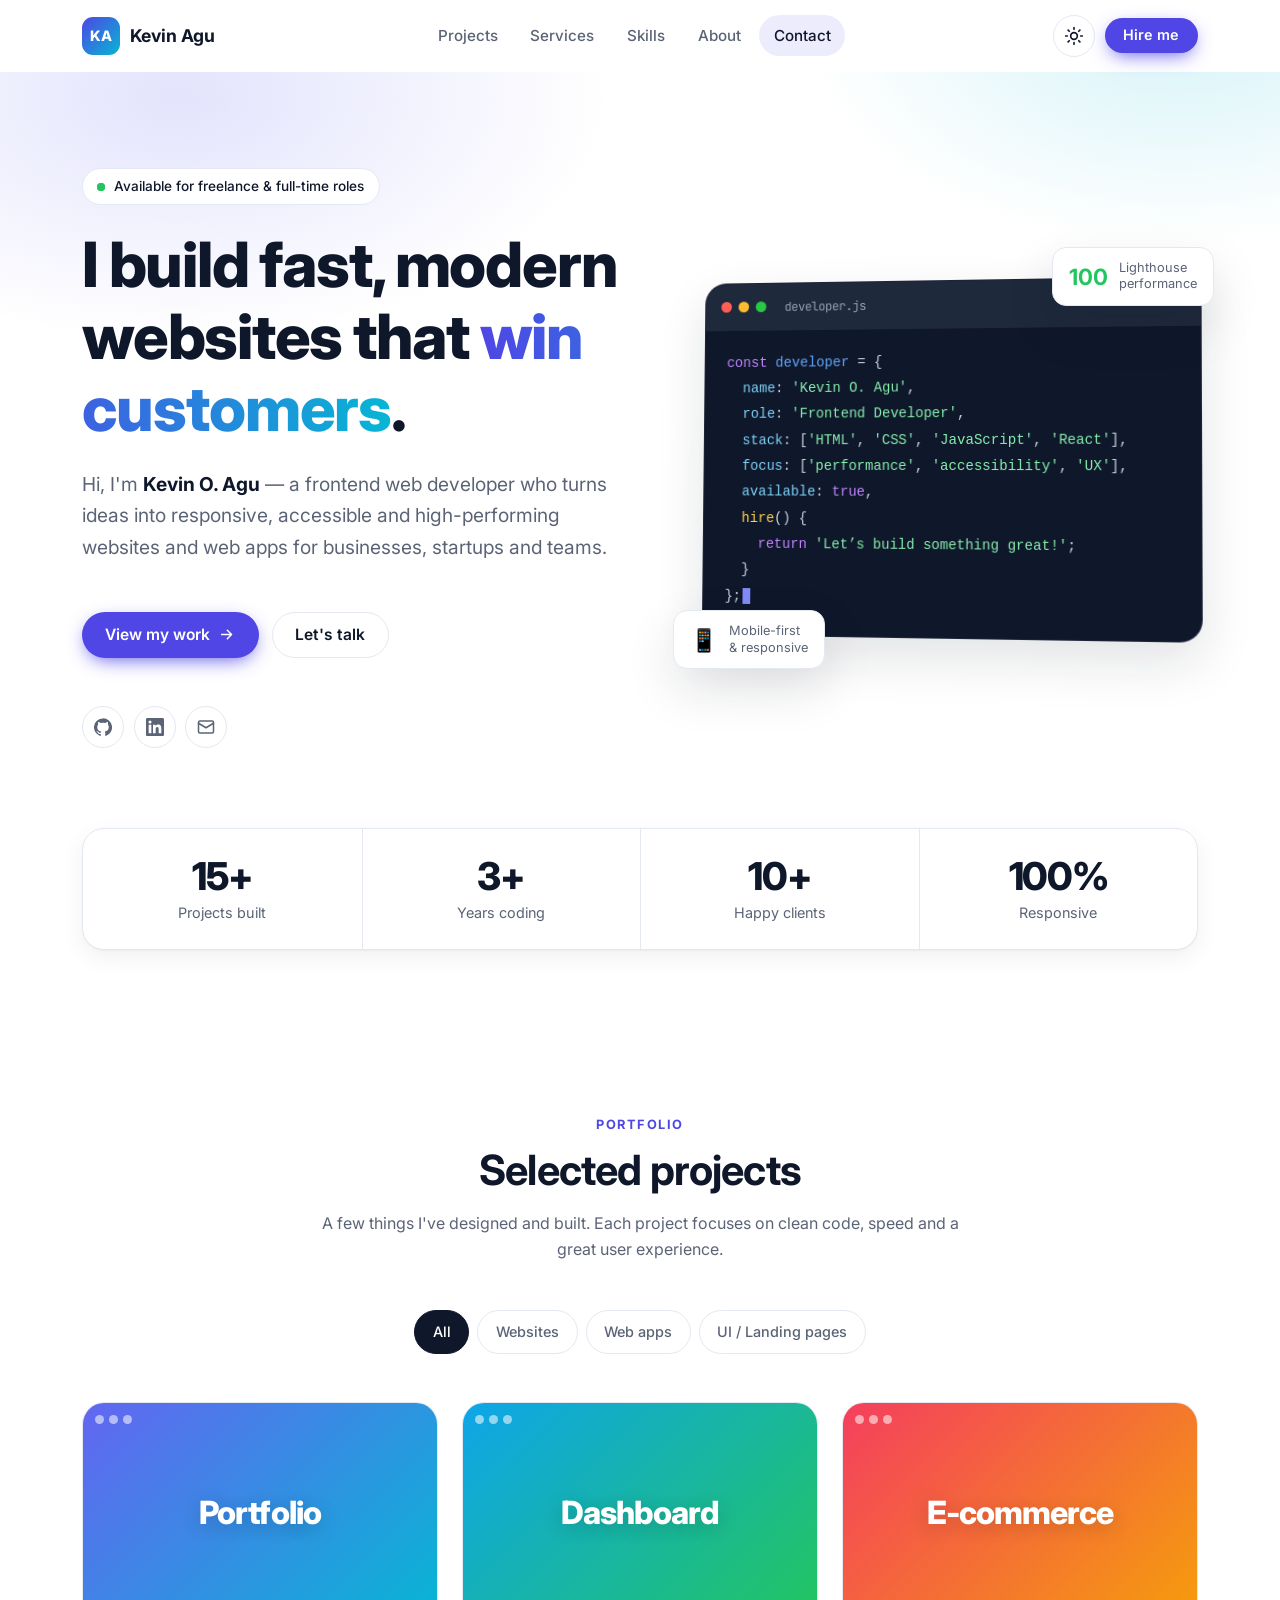
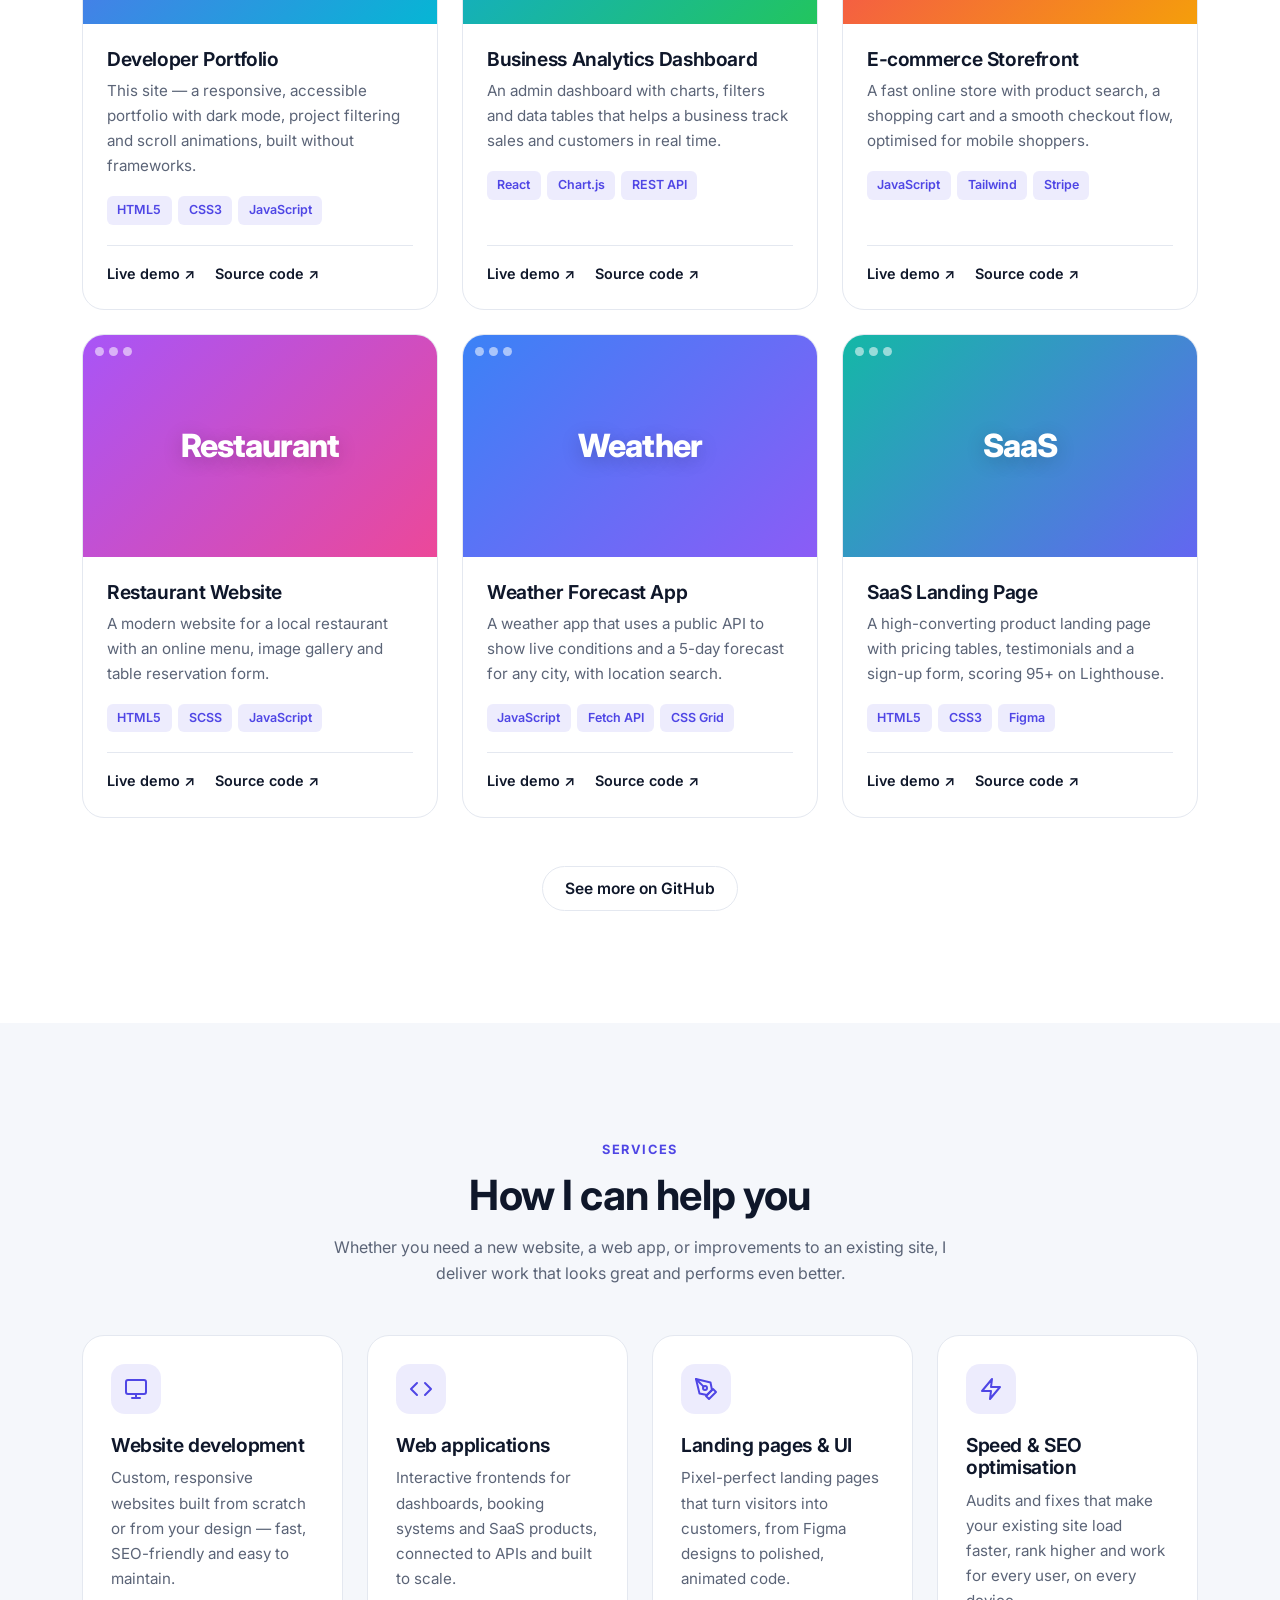
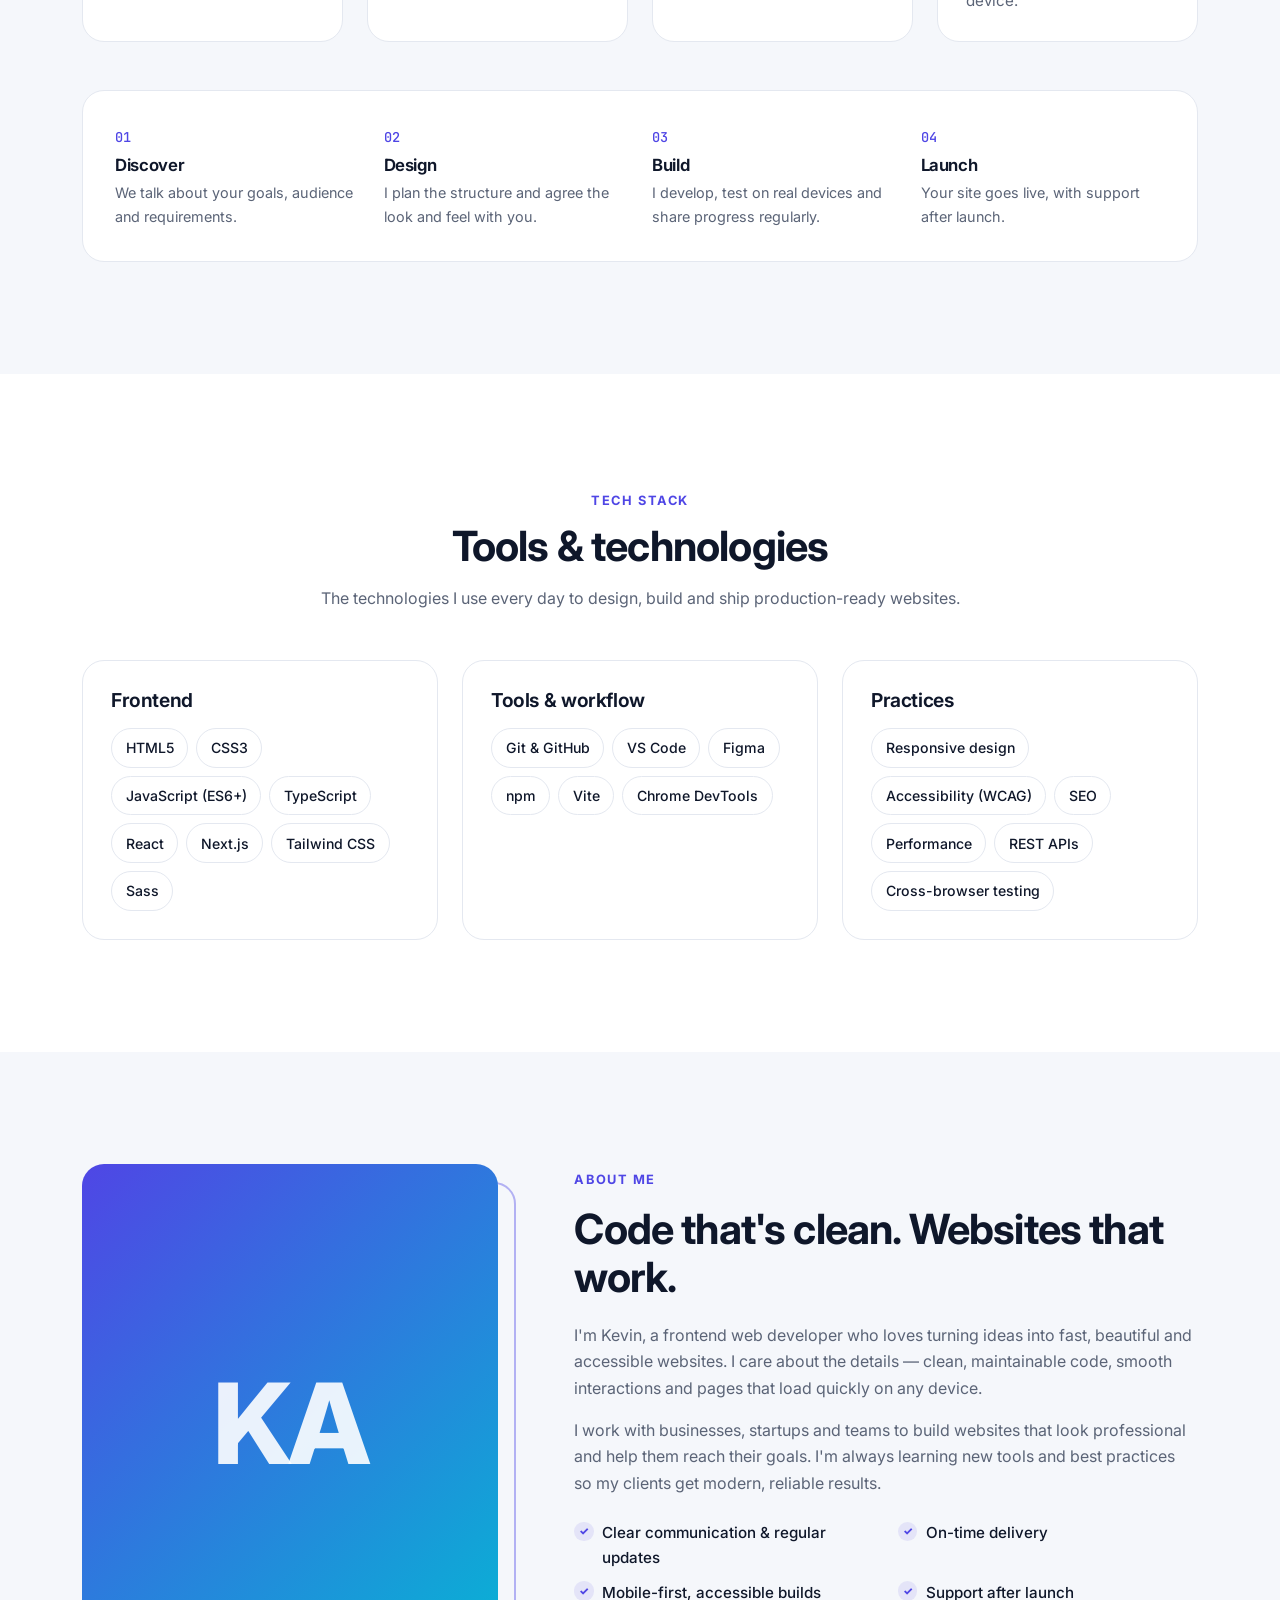
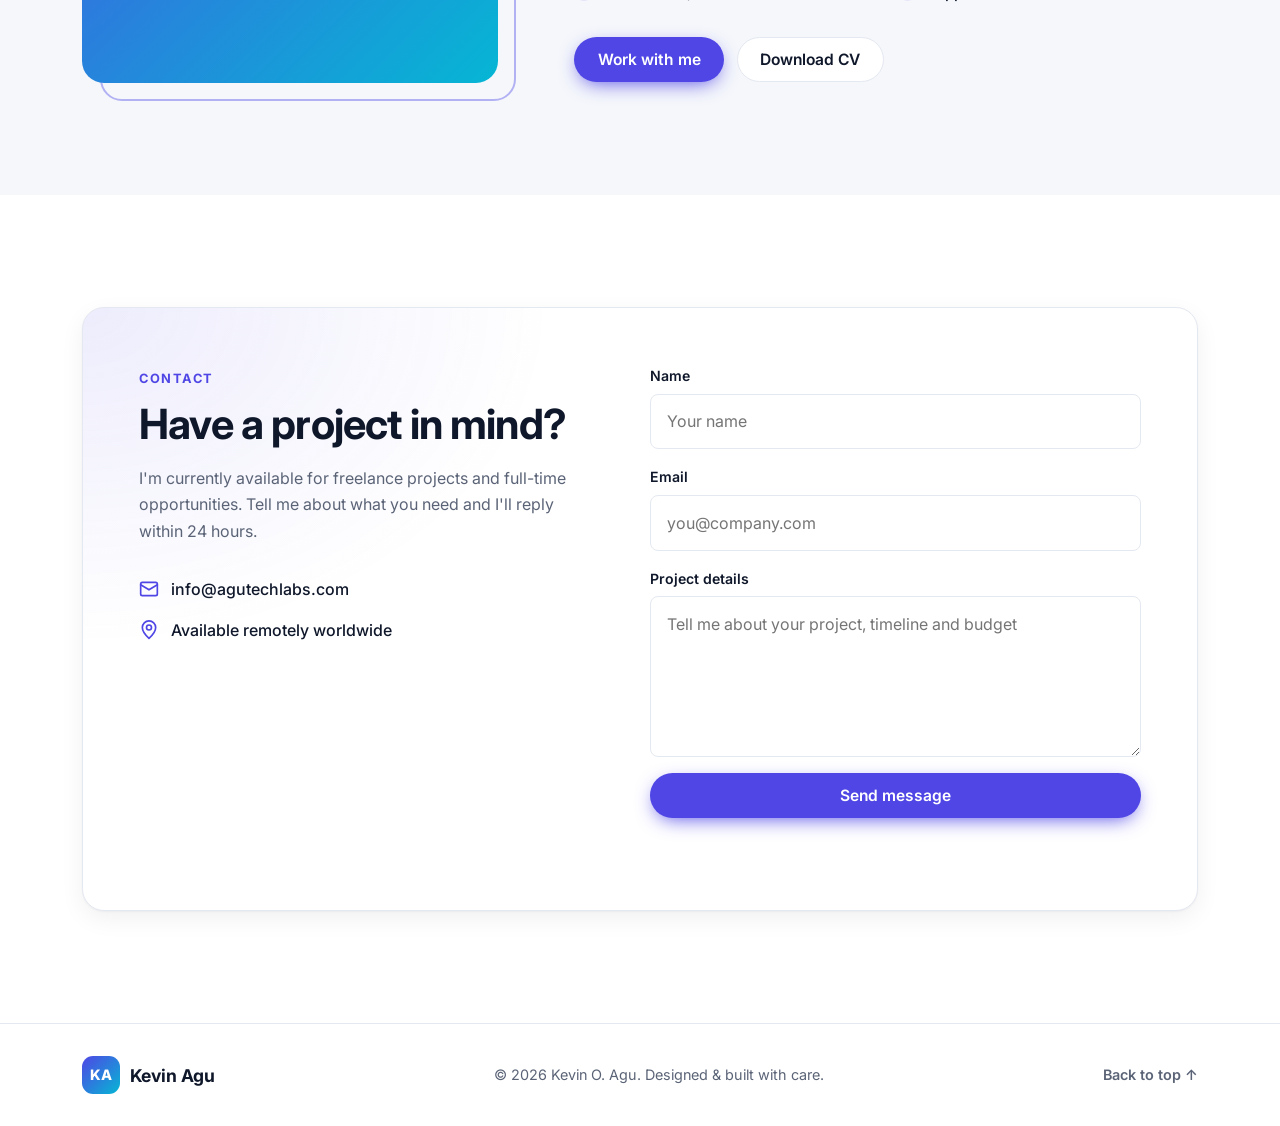
==== commit 34cca3b3: "Add agutechlabs.com domain and contact email Set info@agutechlabs.com as the contact address, add ca" ====
--- a/index.html
+++ b/index.html
@@ -9,8 +9,12 @@
     content="Kevin O. Agu is a frontend web developer building fast, responsive and accessible websites and web apps for businesses and teams.">
   <meta name="theme-color" content="#0b1020">
 
+  <link rel="canonical" href="https://agutechlabs.com/">
+
   <!-- Social sharing preview -->
   <meta property="og:type" content="website">
+  <meta property="og:url" content="https://agutechlabs.com/">
+  <meta property="og:site_name" content="AguTech Labs">
   <meta property="og:title" content="Kevin O. Agu | Frontend Web Developer">
   <meta property="og:description"
     content="Fast, responsive and accessible websites and web apps. View my projects and get in touch.">
@@ -112,7 +116,7 @@
               </a>
             </li>
             <li>
-              <a href="#contact" aria-label="Email">
+              <a href="mailto:info@agutechlabs.com" aria-label="Email">
                 <svg viewBox="0 0 24 24" aria-hidden="true">
                   <rect x="2" y="4" width="20" height="16" rx="2" />
                   <path d="m22 7-10 6L2 7" />
@@ -478,8 +482,7 @@
                   <rect x="2" y="4" width="20" height="16" rx="2" />
                   <path d="m22 7-10 6L2 7" />
                 </svg>
-                <!-- TODO: replace with your email (also update CONTACT_EMAIL in js/main.js) -->
-                <a href="mailto:hello@example.com" class="contact-email">hello@example.com</a>
+                <a href="mailto:info@agutechlabs.com" class="contact-email">info@agutechlabs.com</a>
               </li>
               <li>
                 <svg viewBox="0 0 24 24" aria-hidden="true">
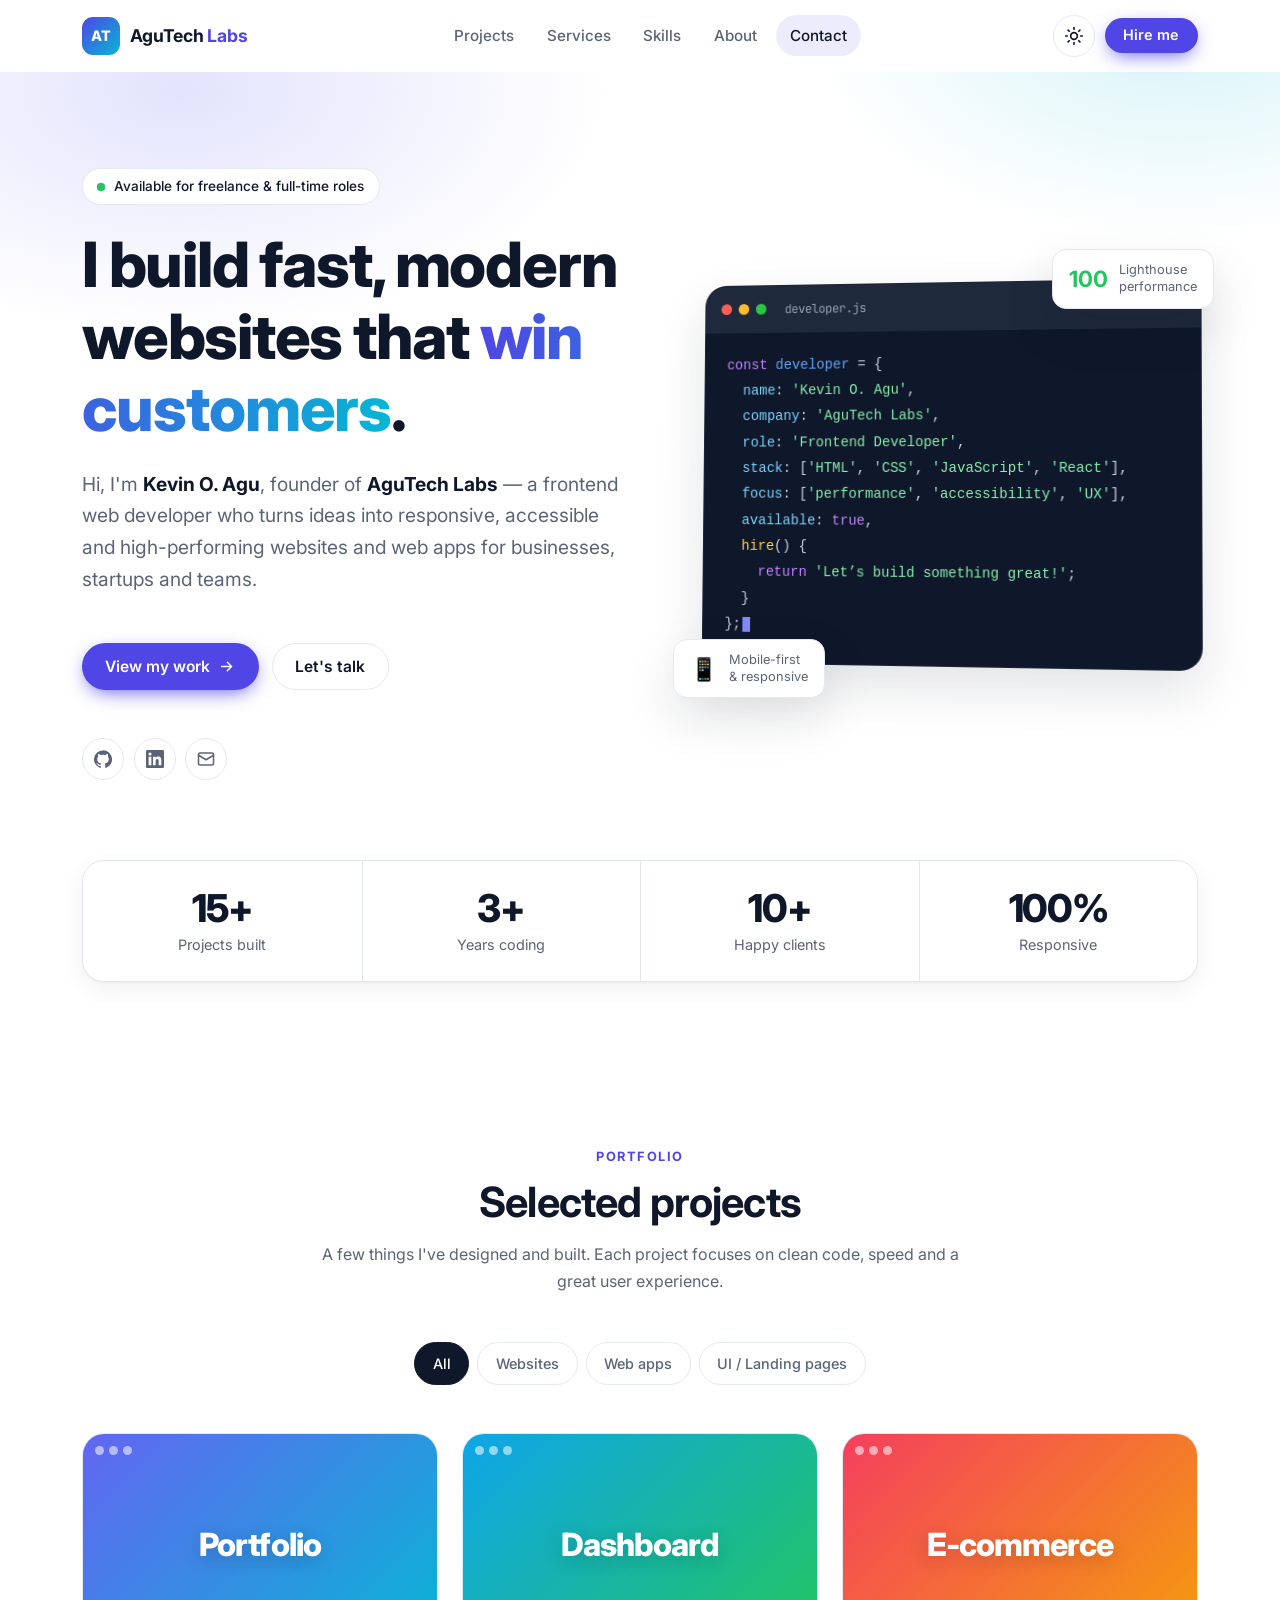
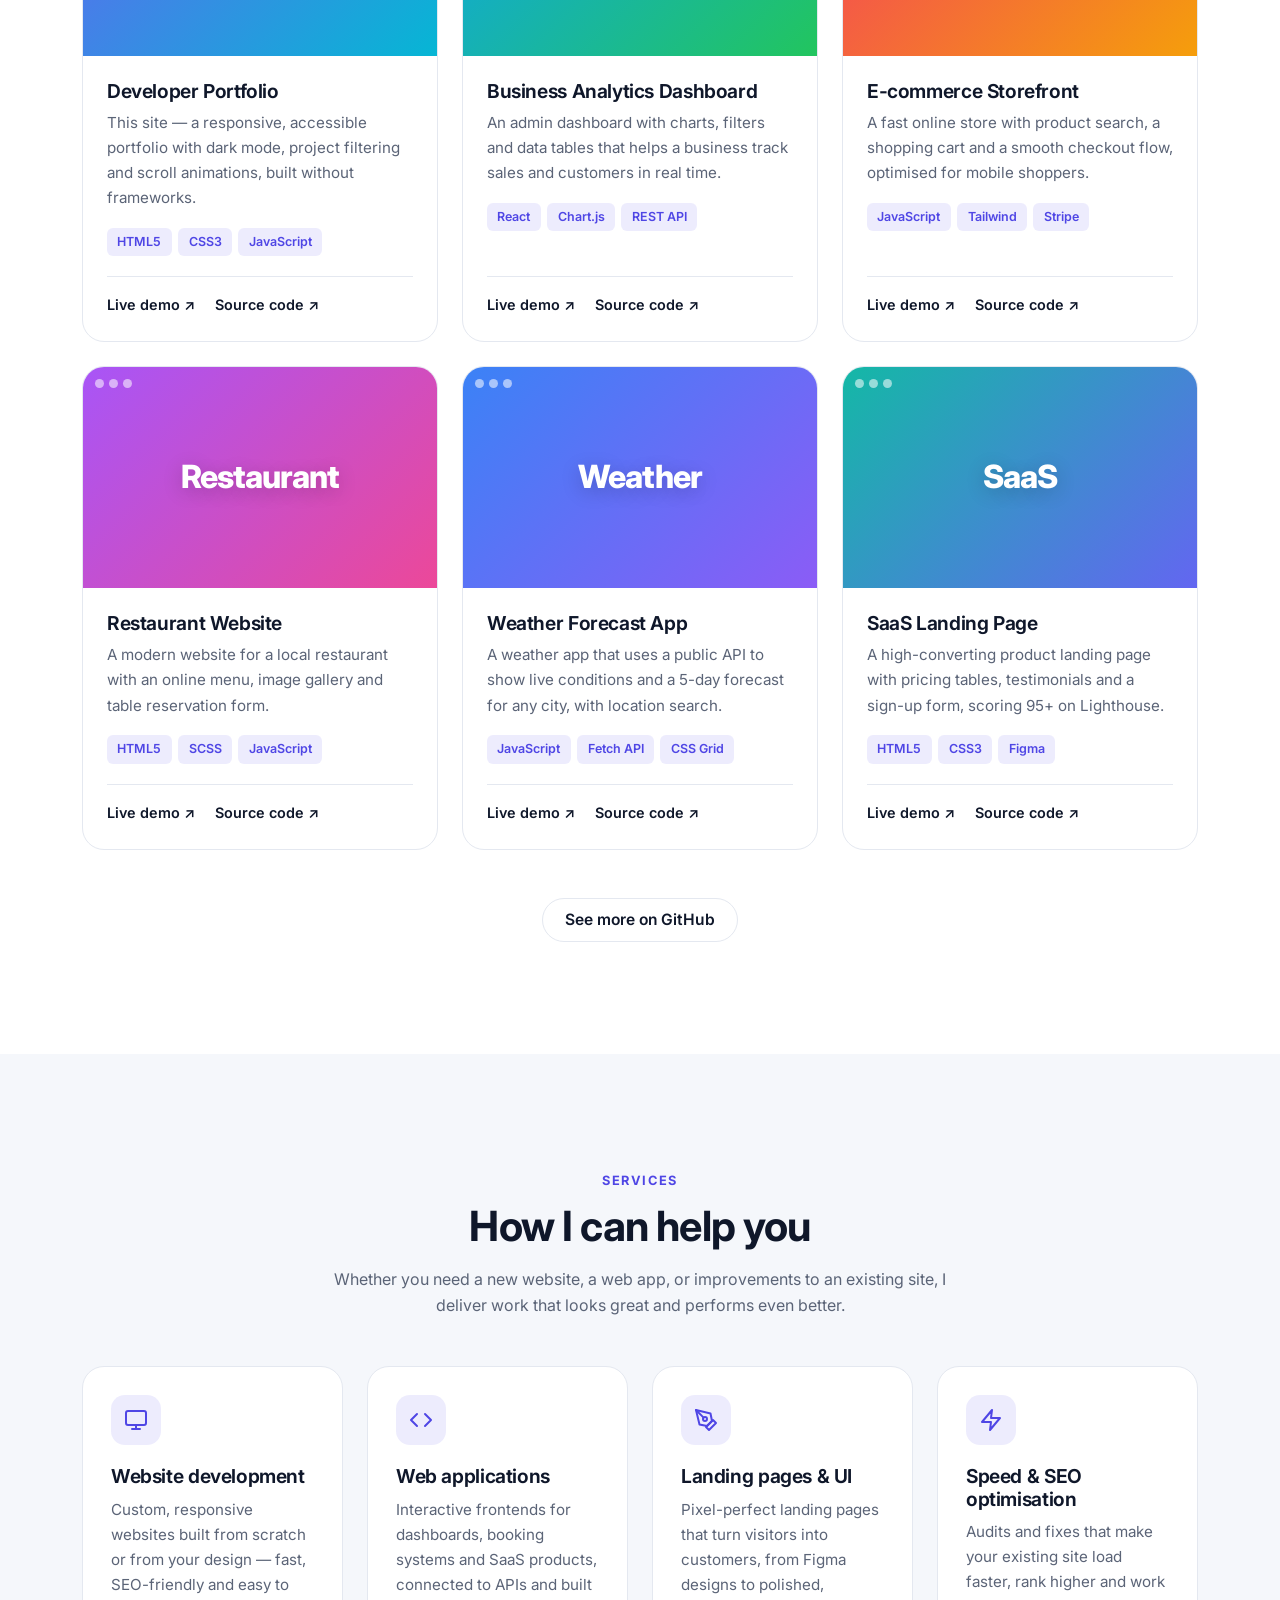
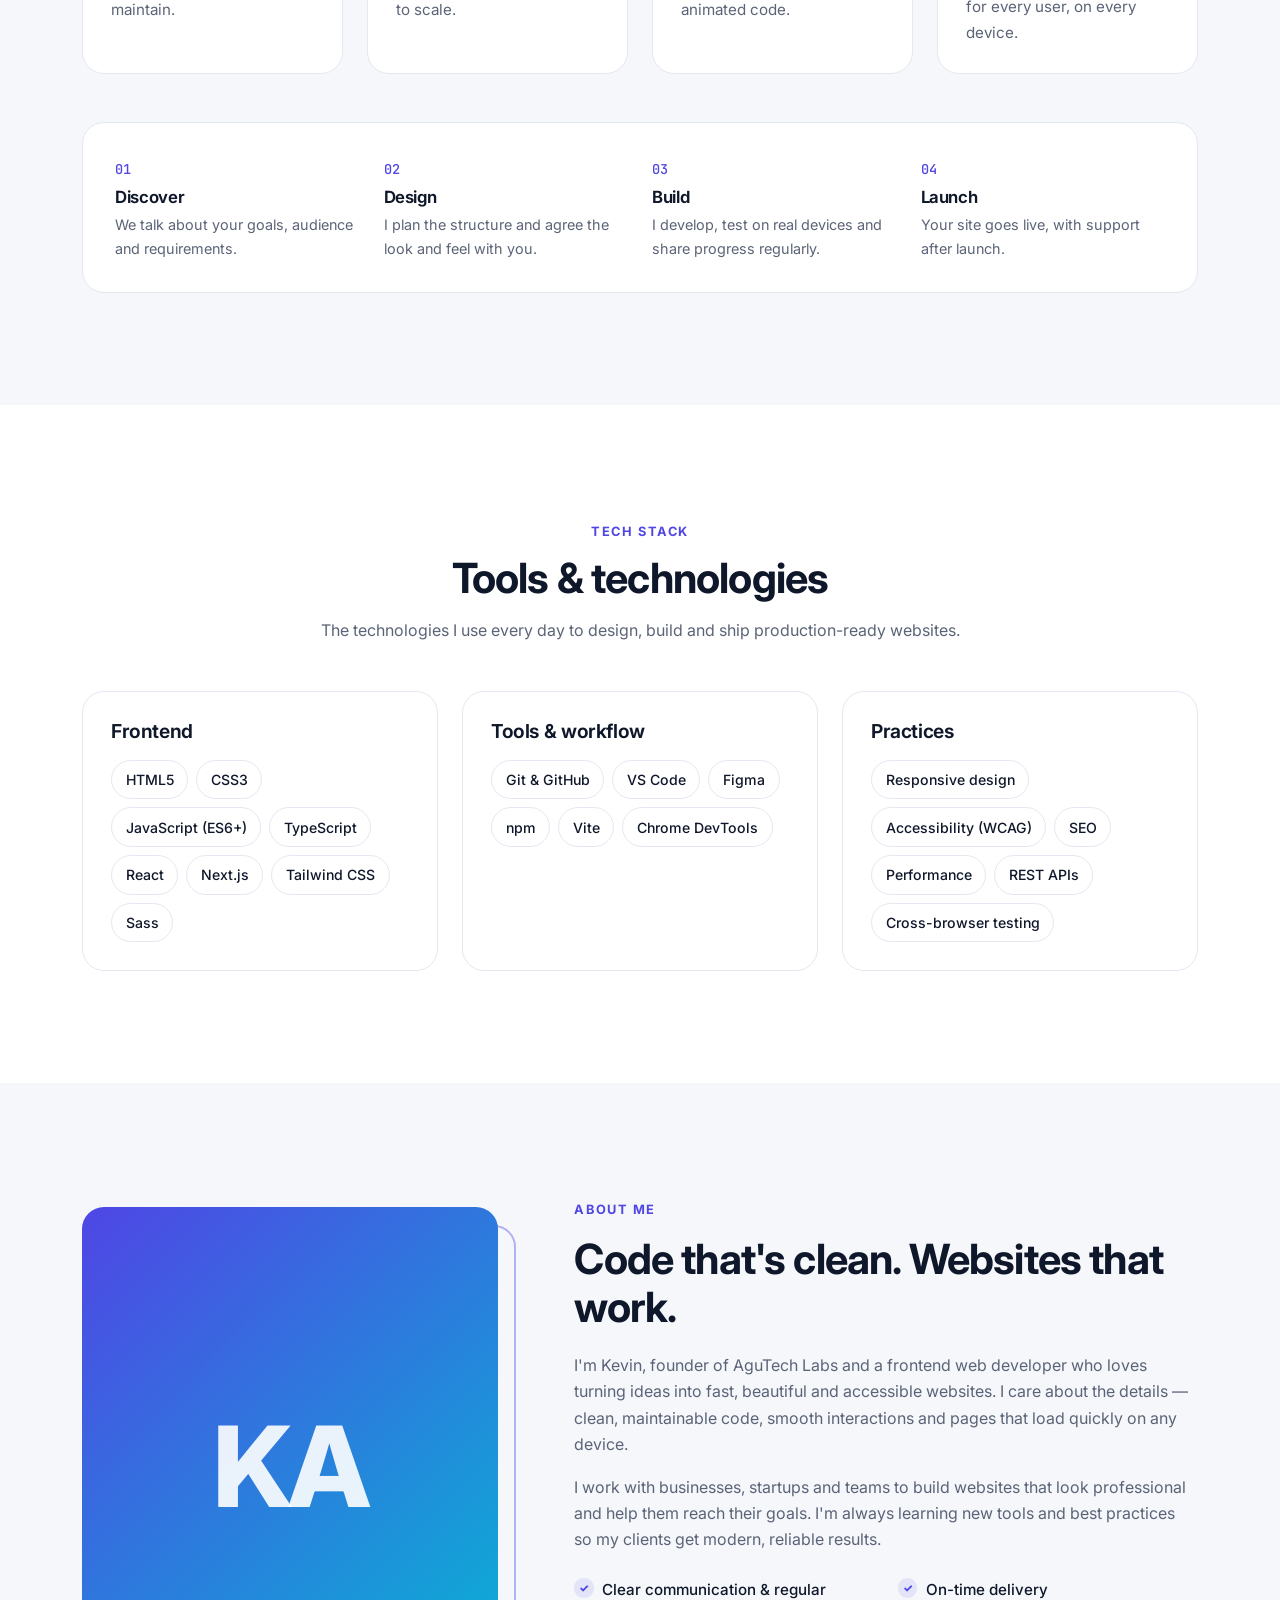
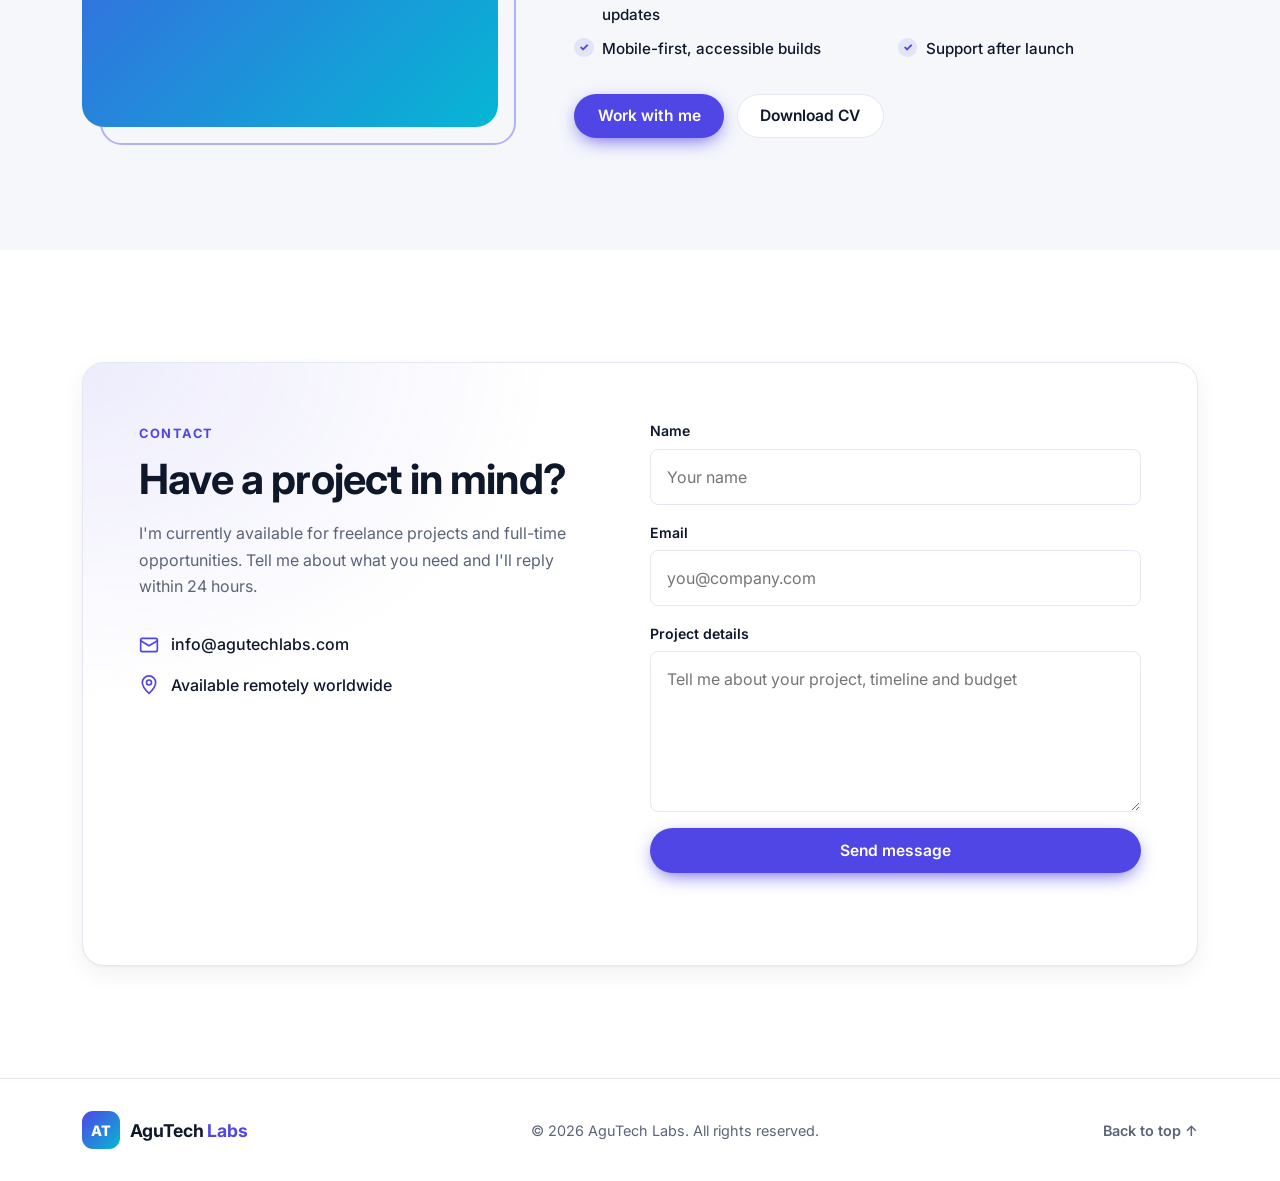
==== commit ccfd2eb8: "Brand the site as AguTech Labs Use AguTech Labs in the logo, favicon, page title, social preview and" ====
--- a/index.html
+++ b/index.html
@@ -4,9 +4,9 @@
 <head>
   <meta charset="UTF-8">
   <meta name="viewport" content="width=device-width, initial-scale=1.0">
-  <title>Kevin O. Agu | Frontend Web Developer</title>
+  <title>AguTech Labs | Web Design &amp; Development</title>
   <meta name="description"
-    content="Kevin O. Agu is a frontend web developer building fast, responsive and accessible websites and web apps for businesses and teams.">
+    content="AguTech Labs, founded by Kevin O. Agu, builds fast, responsive and accessible websites and web apps for businesses, startups and teams.">
   <meta name="theme-color" content="#0b1020">
 
   <link rel="canonical" href="https://agutechlabs.com/">
@@ -15,9 +15,23 @@
   <meta property="og:type" content="website">
   <meta property="og:url" content="https://agutechlabs.com/">
   <meta property="og:site_name" content="AguTech Labs">
-  <meta property="og:title" content="Kevin O. Agu | Frontend Web Developer">
+  <meta property="og:title" content="AguTech Labs | Web Design &amp; Development">
   <meta property="og:description"
     content="Fast, responsive and accessible websites and web apps. View my projects and get in touch.">
+
+  <!-- Business details for search engines -->
+  <script type="application/ld+json">
+  {
+    "@context": "https://schema.org",
+    "@type": "ProfessionalService",
+    "name": "AguTech Labs",
+    "url": "https://agutechlabs.com/",
+    "email": "info@agutechlabs.com",
+    "description": "Web design and development: fast, responsive and accessible websites and web apps.",
+    "founder": { "@type": "Person", "name": "Kevin O. Agu", "jobTitle": "Frontend Web Developer" },
+    "sameAs": ["https://github.com/aguorji"]
+  }
+  </script>
 
   <link rel="icon" href="assets/images/favicon.svg" type="image/svg+xml">
   <link rel="preconnect" href="https://fonts.googleapis.com">
@@ -42,9 +56,9 @@
   <!-- HEADER -->
   <header class="header">
     <div class="container nav">
-      <a href="#top" class="logo" aria-label="Kevin O. Agu, home">
-        <span class="logo-mark">KA</span>
-        <span class="logo-text">Kevin Agu</span>
+      <a href="#top" class="logo" aria-label="AguTech Labs, home">
+        <span class="logo-mark">AT</span>
+        <span class="logo-text">AguTech <span>Labs</span></span>
       </a>
 
       <nav class="primary-nav" id="primary-nav" aria-label="Primary">
@@ -87,7 +101,8 @@
           <p class="badge"><span class="pulse" aria-hidden="true"></span> Available for freelance &amp; full-time roles</p>
           <h1>I build fast, modern websites that <span class="gradient-text">win customers</span>.</h1>
           <p class="lead">
-            Hi, I'm <strong>Kevin O. Agu</strong> — a frontend web developer who turns ideas into responsive,
+            Hi, I'm <strong>Kevin O. Agu</strong>, founder of <strong>AguTech Labs</strong> — a frontend web
+            developer who turns ideas into responsive,
             accessible and high-performing websites and web apps for businesses, startups and teams.
           </p>
           <div class="cta-group">
@@ -135,6 +150,7 @@
             </div>
 <pre class="editor-body"><code><span class="c-key">const</span> <span class="c-var">developer</span> = {
   <span class="c-prop">name</span>: <span class="c-str">'Kevin O. Agu'</span>,
+  <span class="c-prop">company</span>: <span class="c-str">'AguTech Labs'</span>,
   <span class="c-prop">role</span>: <span class="c-str">'Frontend Developer'</span>,
   <span class="c-prop">stack</span>: [<span class="c-str">'HTML'</span>, <span class="c-str">'CSS'</span>, <span class="c-str">'JavaScript'</span>, <span class="c-str">'React'</span>],
   <span class="c-prop">focus</span>: [<span class="c-str">'performance'</span>, <span class="c-str">'accessibility'</span>, <span class="c-str">'UX'</span>],
@@ -443,7 +459,7 @@
           <p class="eyebrow">About me</p>
           <h2>Code that's clean. Websites that work.</h2>
           <p>
-            I'm Kevin, a frontend web developer who loves turning ideas into fast, beautiful and accessible
+            I'm Kevin, founder of AguTech Labs and a frontend web developer who loves turning ideas into fast, beautiful and accessible
             websites. I care about the details — clean, maintainable code, smooth interactions and pages that
             load quickly on any device.
           </p>
@@ -520,11 +536,11 @@
   <!-- FOOTER -->
   <footer class="footer">
     <div class="container footer-inner">
-      <a href="#top" class="logo" aria-label="Back to top">
-        <span class="logo-mark">KA</span>
-        <span class="logo-text">Kevin Agu</span>
+      <a href="#top" class="logo" aria-label="AguTech Labs, back to top">
+        <span class="logo-mark">AT</span>
+        <span class="logo-text">AguTech <span>Labs</span></span>
       </a>
-      <p>&copy; <span id="year">2026</span> Kevin O. Agu. Designed &amp; built with care.</p>
+      <p>&copy; <span id="year">2026</span> AguTech Labs. All rights reserved.</p>
       <a href="#top" class="to-top">Back to top ↑</a>
     </div>
   </footer>
--- a/css/style.css
+++ b/css/style.css
@@ -352,6 +352,10 @@
   font-weight: 800;
 }
 
+.logo-text span {
+  color: var(--primary);
+}
+
 .nav-links {
   display: flex;
   align-items: center;
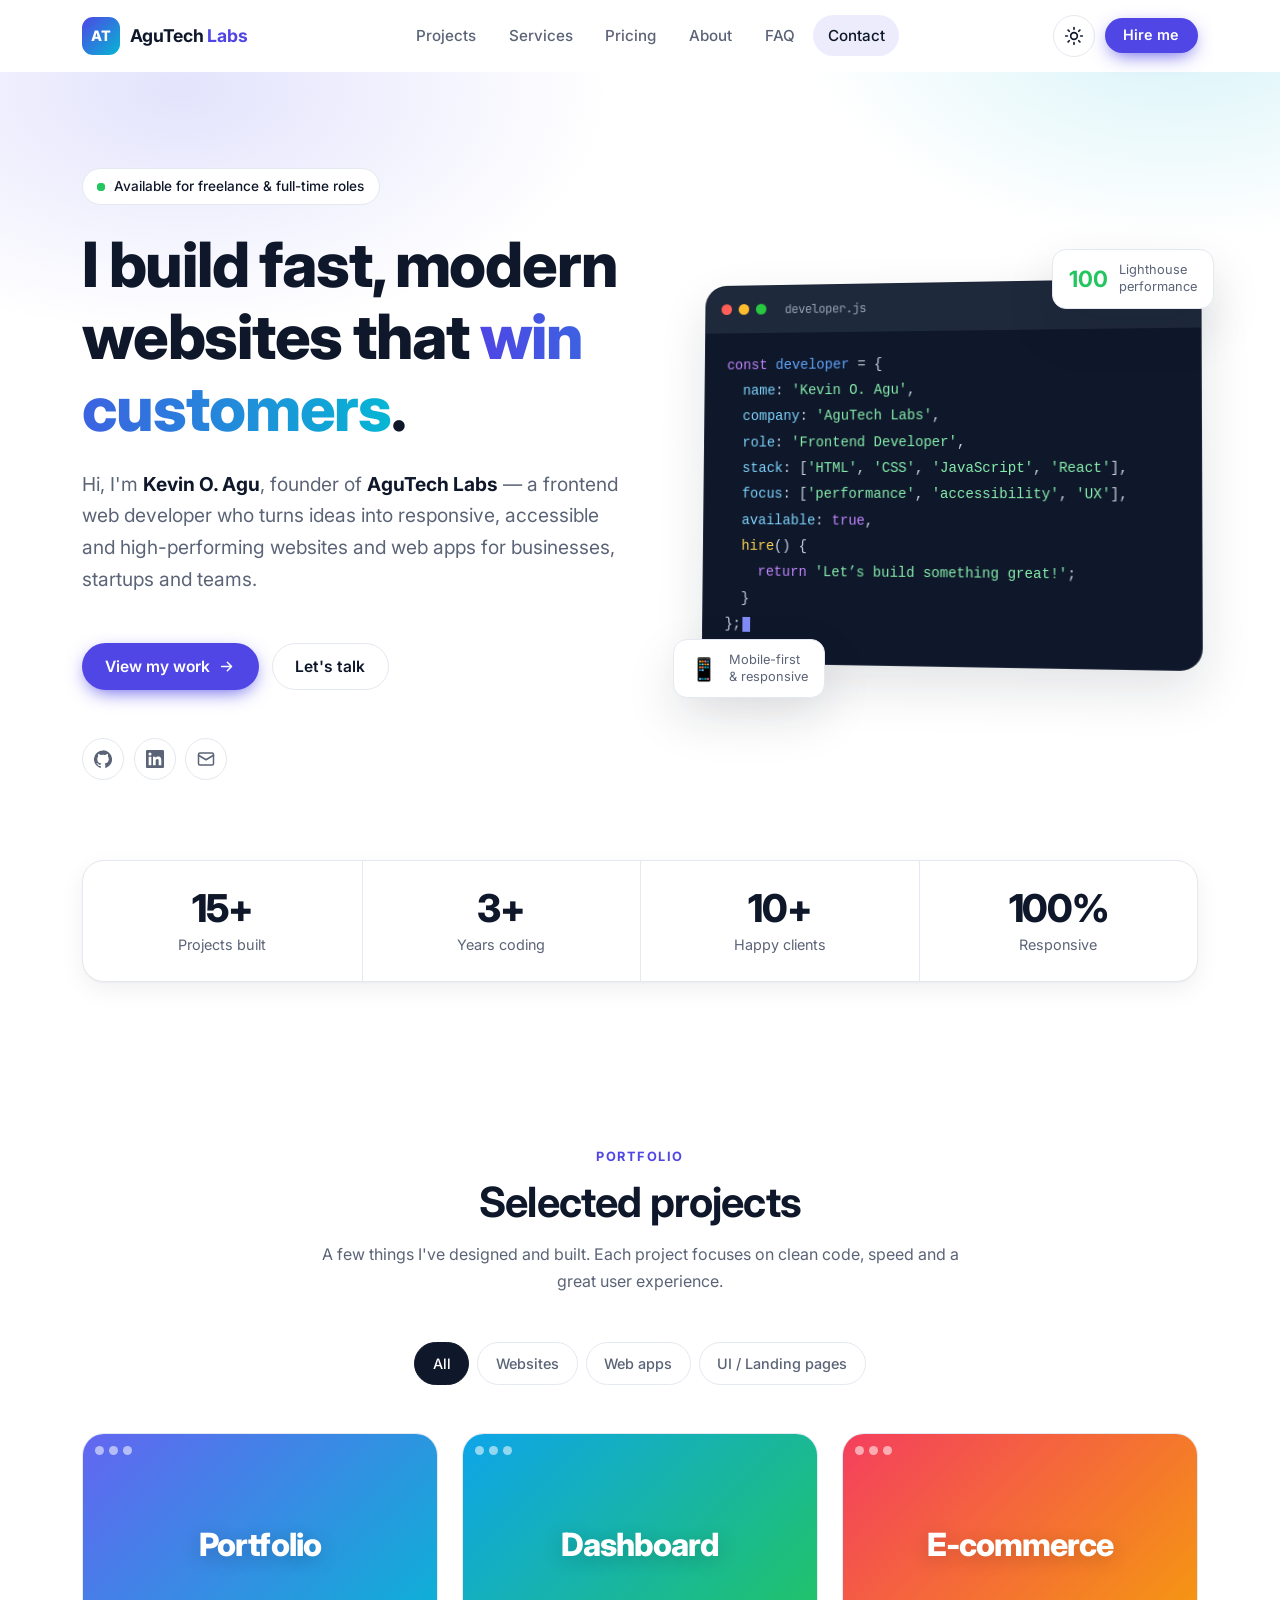
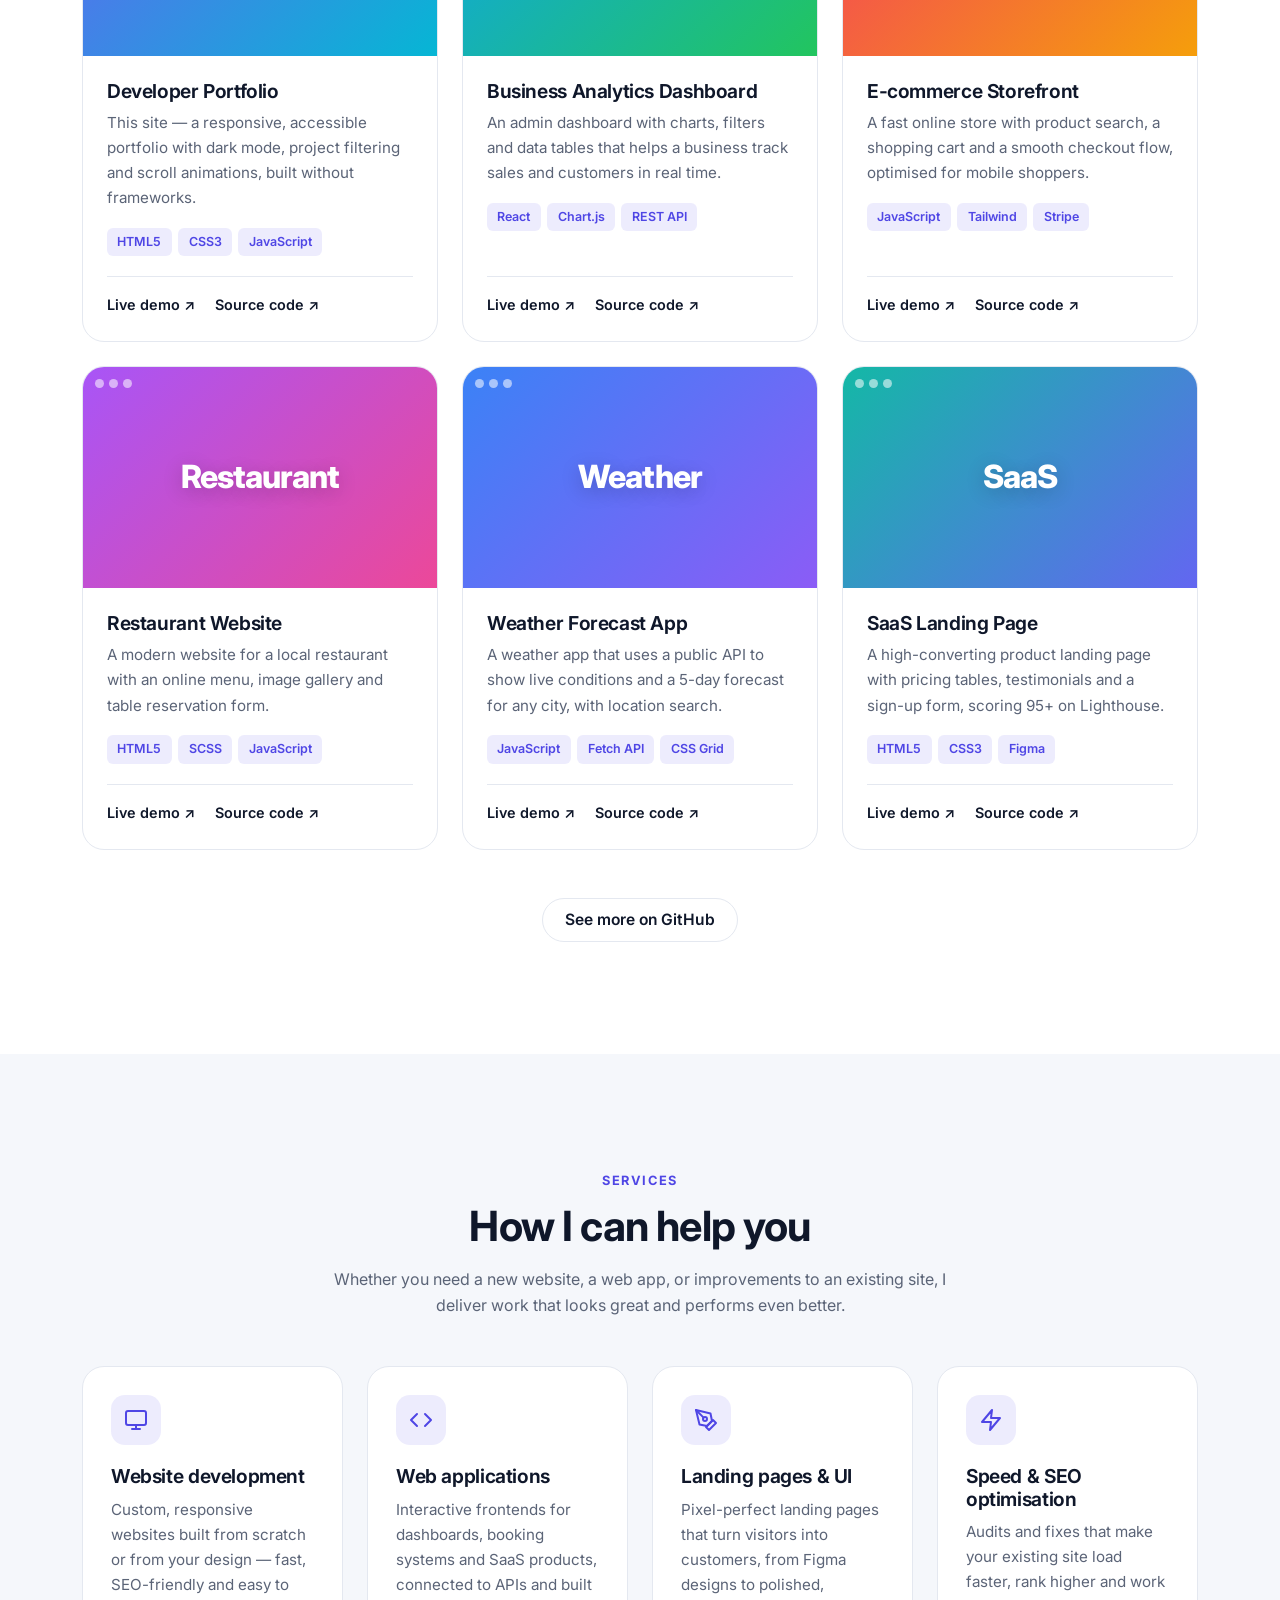
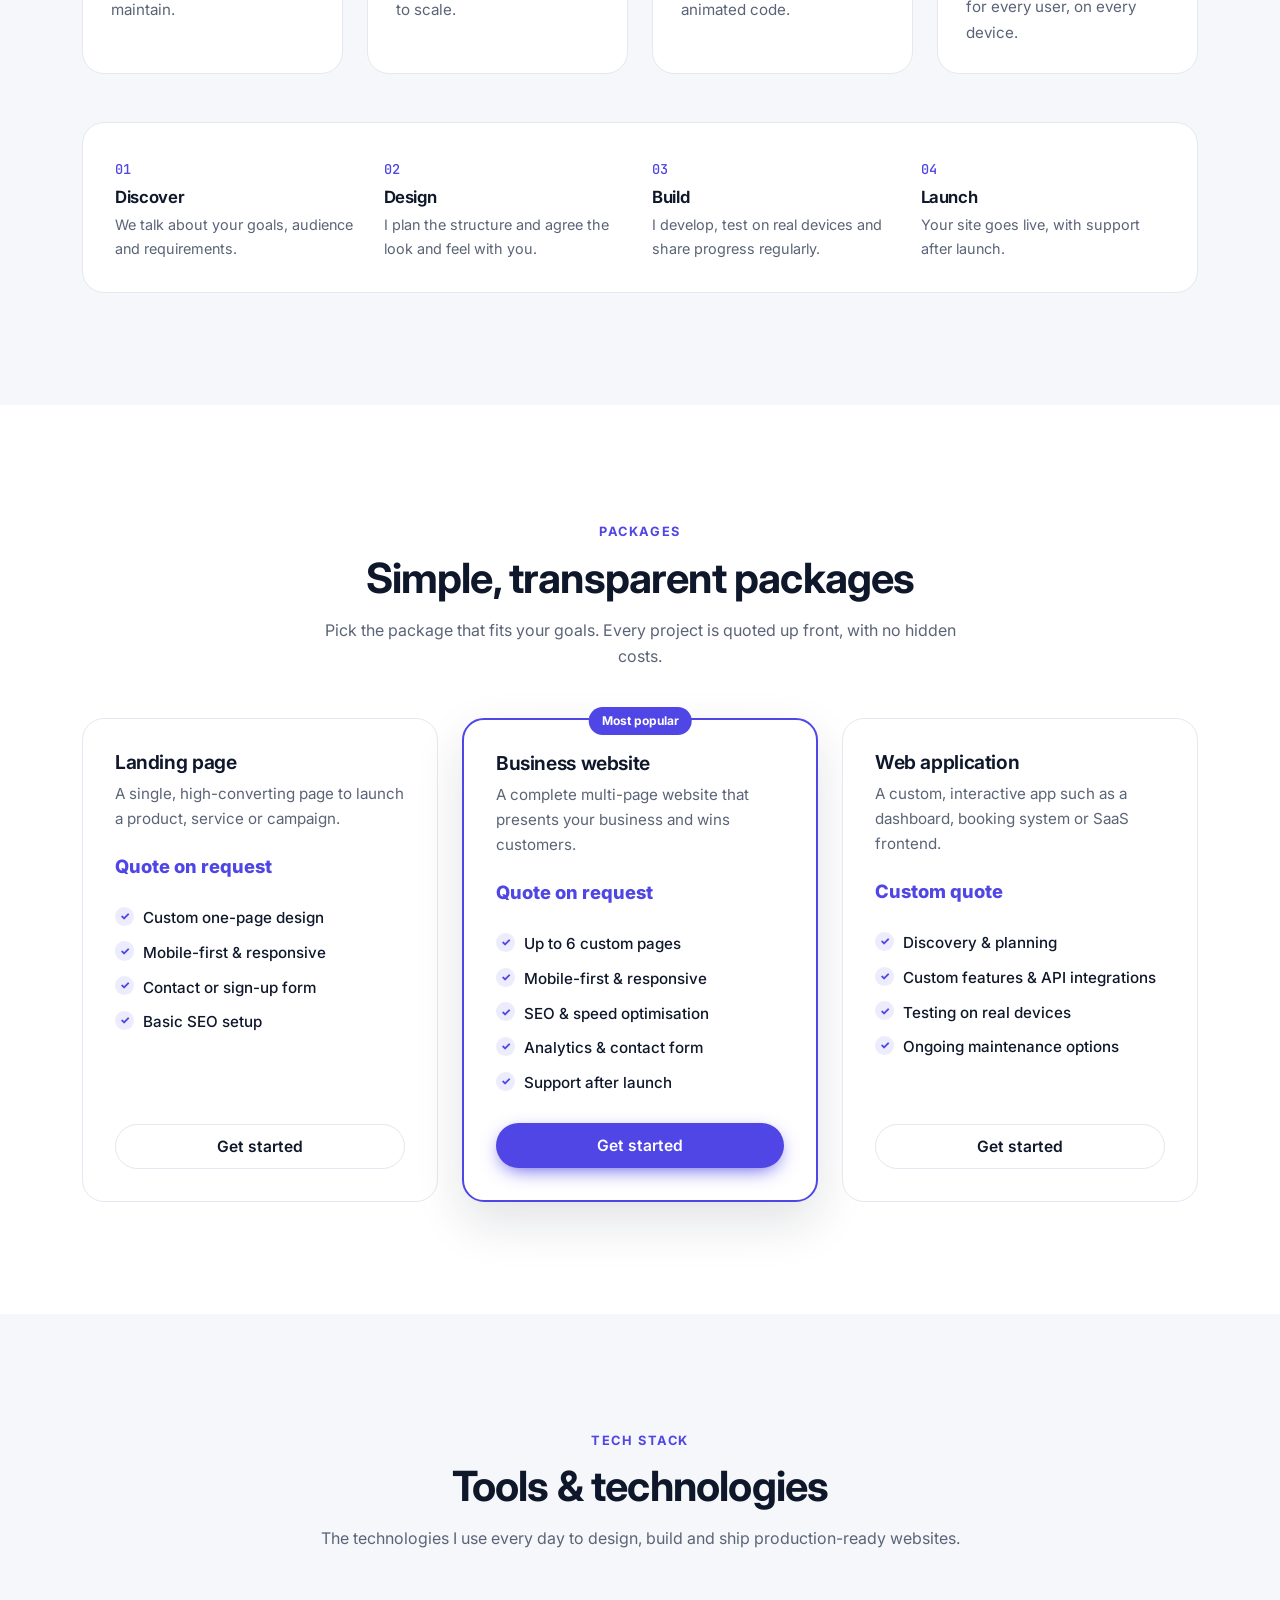
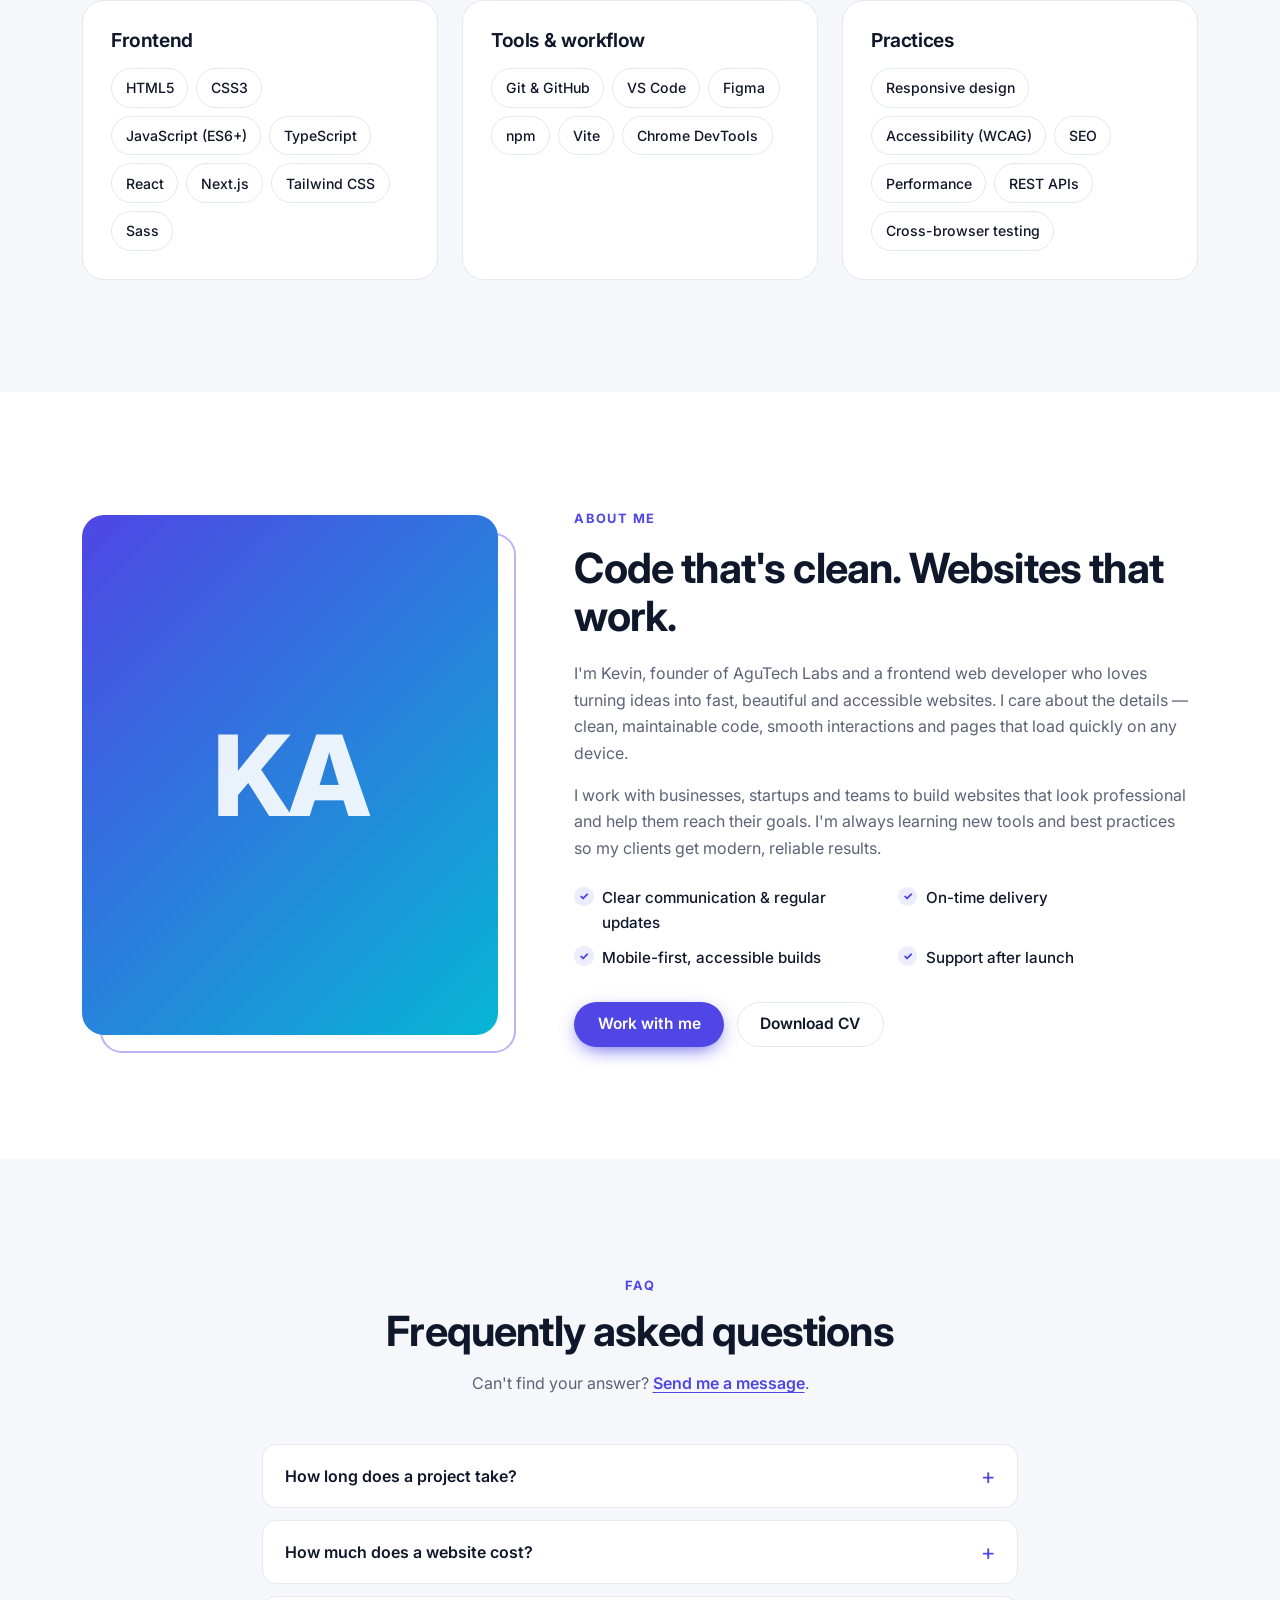
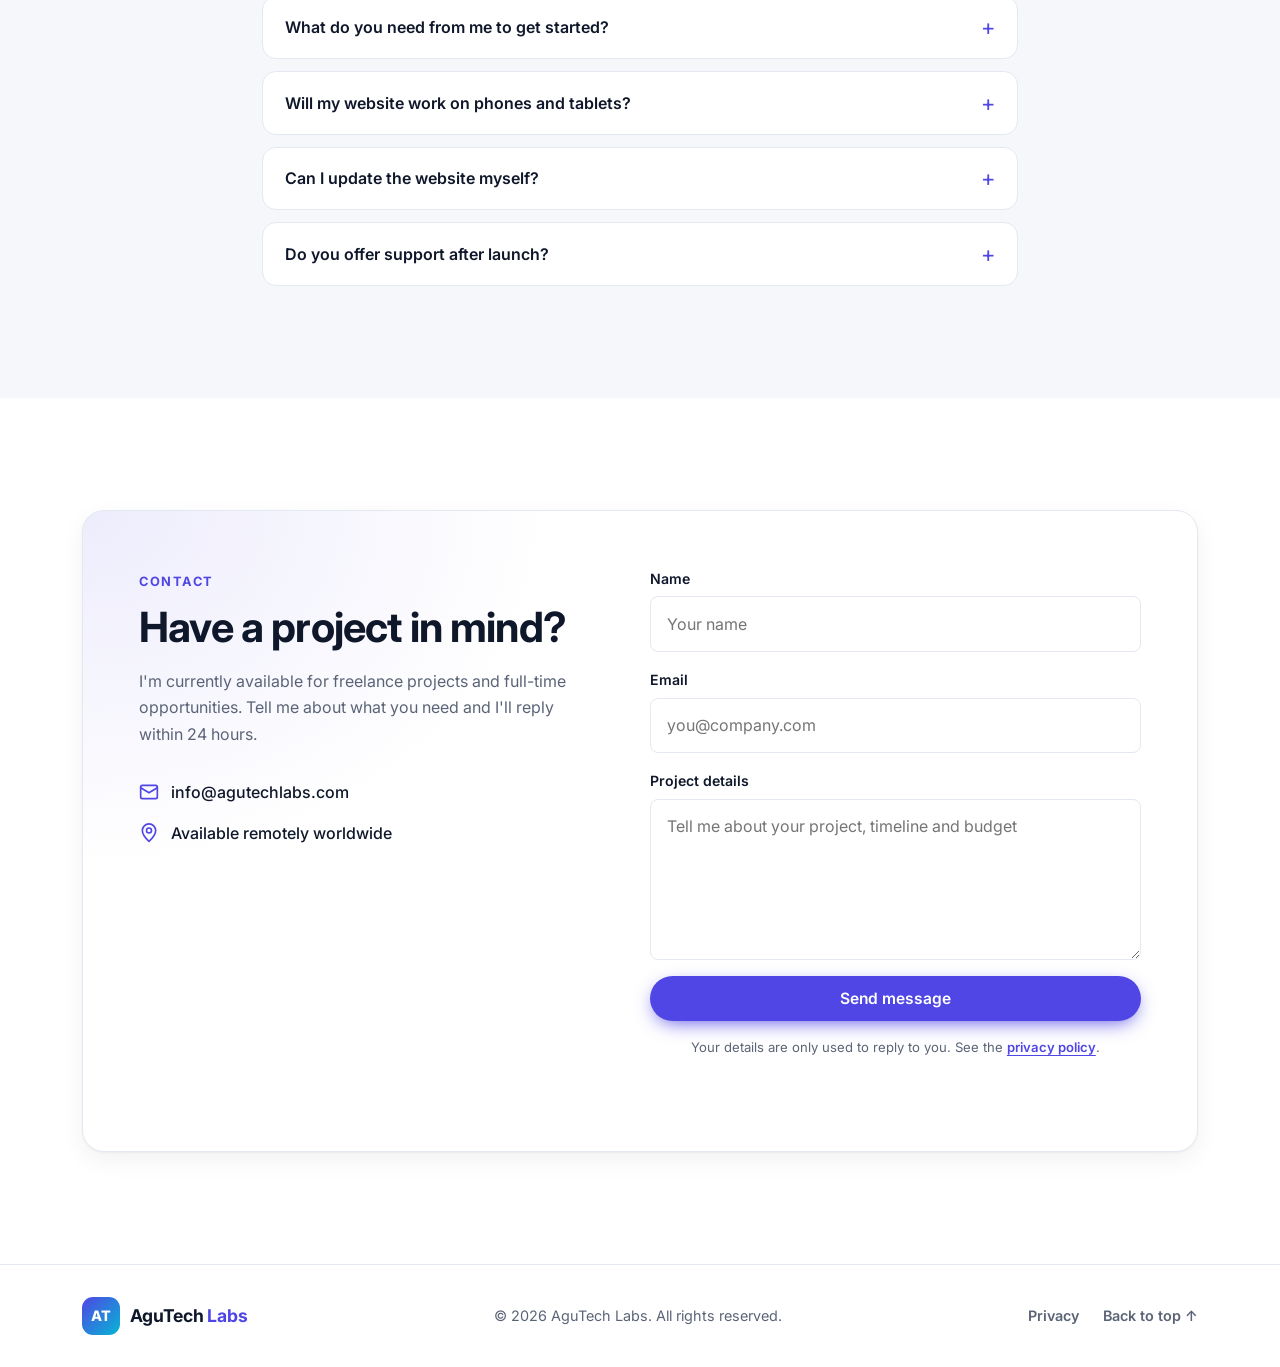
==== commit 9ee2c539: "Add packages, FAQ, testimonials layout, privacy and 404 pages - Packages section with prefilled enqu" ====
--- a/index.html
+++ b/index.html
@@ -16,6 +16,11 @@
   <meta property="og:url" content="https://agutechlabs.com/">
   <meta property="og:site_name" content="AguTech Labs">
   <meta property="og:title" content="AguTech Labs | Web Design &amp; Development">
+  <meta property="og:image" content="https://agutechlabs.com/assets/images/og-image.png">
+  <meta property="og:image:width" content="1200">
+  <meta property="og:image:height" content="630">
+  <meta property="og:image:alt" content="AguTech Labs, web design and development">
+  <meta name="twitter:card" content="summary_large_image">
   <meta property="og:description"
     content="Fast, responsive and accessible websites and web apps. View my projects and get in touch.">
 
@@ -34,6 +39,7 @@
   </script>
 
   <link rel="icon" href="assets/images/favicon.svg" type="image/svg+xml">
+  <link rel="apple-touch-icon" href="assets/images/apple-touch-icon.png">
   <link rel="preconnect" href="https://fonts.googleapis.com">
   <link rel="preconnect" href="https://fonts.gstatic.com" crossorigin>
   <link
@@ -65,8 +71,9 @@
         <ul class="nav-links">
           <li><a href="#projects">Projects</a></li>
           <li><a href="#services">Services</a></li>
-          <li><a href="#skills">Skills</a></li>
+          <li><a href="#pricing">Pricing</a></li>
           <li><a href="#about">About</a></li>
+          <li><a href="#faq">FAQ</a></li>
           <li><a href="#contact">Contact</a></li>
         </ul>
       </nav>
@@ -412,8 +419,66 @@
       </div>
     </section>
 
+    <!-- PRICING / PACKAGES -->
+    <section id="pricing" class="section">
+      <div class="container">
+        <header class="section-head reveal">
+          <p class="eyebrow">Packages</p>
+          <h2>Simple, transparent packages</h2>
+          <p>Pick the package that fits your goals. Every project is quoted up front, with no hidden costs.</p>
+        </header>
+
+        <!--
+          TODO: add your prices. Replace each "price-quote" line with e.g.
+          <p class="price"><span>From</span> $499</p>
+        -->
+        <div class="pricing-grid">
+          <article class="price-card reveal">
+            <h3>Landing page</h3>
+            <p class="price-desc">A single, high-converting page to launch a product, service or campaign.</p>
+            <p class="price price-quote">Quote on request</p>
+            <ul class="checklist">
+              <li>Custom one-page design</li>
+              <li>Mobile-first &amp; responsive</li>
+              <li>Contact or sign-up form</li>
+              <li>Basic SEO setup</li>
+            </ul>
+            <a href="#contact" class="btn btn-ghost btn-block" data-package="Landing page">Get started</a>
+          </article>
+
+          <article class="price-card featured reveal">
+            <p class="price-badge">Most popular</p>
+            <h3>Business website</h3>
+            <p class="price-desc">A complete multi-page website that presents your business and wins customers.</p>
+            <p class="price price-quote">Quote on request</p>
+            <ul class="checklist">
+              <li>Up to 6 custom pages</li>
+              <li>Mobile-first &amp; responsive</li>
+              <li>SEO &amp; speed optimisation</li>
+              <li>Analytics &amp; contact form</li>
+              <li>Support after launch</li>
+            </ul>
+            <a href="#contact" class="btn btn-primary btn-block" data-package="Business website">Get started</a>
+          </article>
+
+          <article class="price-card reveal">
+            <h3>Web application</h3>
+            <p class="price-desc">A custom, interactive app such as a dashboard, booking system or SaaS frontend.</p>
+            <p class="price price-quote">Custom quote</p>
+            <ul class="checklist">
+              <li>Discovery &amp; planning</li>
+              <li>Custom features &amp; API integrations</li>
+              <li>Testing on real devices</li>
+              <li>Ongoing maintenance options</li>
+            </ul>
+            <a href="#contact" class="btn btn-ghost btn-block" data-package="Web application">Get started</a>
+          </article>
+        </div>
+      </div>
+    </section>
+
     <!-- SKILLS -->
-    <section id="skills" class="section">
+    <section id="skills" class="section section-alt">
       <div class="container">
         <header class="section-head reveal">
           <p class="eyebrow">Tech stack</p>
@@ -449,7 +514,7 @@
     </section>
 
     <!-- ABOUT -->
-    <section id="about" class="section section-alt">
+    <section id="about" class="section">
       <div class="container about-grid">
         <div class="about-photo reveal">
           <!-- TODO: replace with your photo: <img src="assets/images/profile.jpg" alt="Kevin O. Agu"> -->
@@ -479,6 +544,88 @@
             <!-- TODO: add your CV at assets/cv.pdf -->
             <a href="assets/cv.pdf" class="btn btn-ghost" download>Download CV</a>
           </div>
+        </div>
+      </div>
+    </section>
+
+    <!-- TESTIMONIALS
+         Hidden until you have real client quotes. To show it:
+         1. Replace the quote, name and role in each card with a real testimonial.
+         2. Remove the word "hidden" from the <section> tag below.
+         3. Optionally add <li><a href="#testimonials">Reviews</a></li> to the nav. -->
+    <section id="testimonials" class="section section-alt" hidden>
+      <div class="container">
+        <header class="section-head reveal">
+          <p class="eyebrow">Testimonials</p>
+          <h2>What clients say</h2>
+        </header>
+        <div class="testimonial-grid">
+          <figure class="testimonial reveal">
+            <blockquote>“Client quote goes here — what problem you solved and the result they got.”</blockquote>
+            <figcaption>
+              <span class="avatar" aria-hidden="true">CN</span>
+              <span><strong>Client Name</strong><br>Role, Company</span>
+            </figcaption>
+          </figure>
+          <figure class="testimonial reveal">
+            <blockquote>“Client quote goes here — what problem you solved and the result they got.”</blockquote>
+            <figcaption>
+              <span class="avatar" aria-hidden="true">CN</span>
+              <span><strong>Client Name</strong><br>Role, Company</span>
+            </figcaption>
+          </figure>
+          <figure class="testimonial reveal">
+            <blockquote>“Client quote goes here — what problem you solved and the result they got.”</blockquote>
+            <figcaption>
+              <span class="avatar" aria-hidden="true">CN</span>
+              <span><strong>Client Name</strong><br>Role, Company</span>
+            </figcaption>
+          </figure>
+        </div>
+      </div>
+    </section>
+
+    <!-- FAQ -->
+    <!-- TODO: review these answers so they match how you work -->
+    <section id="faq" class="section section-alt">
+      <div class="container faq-wrap">
+        <header class="section-head reveal">
+          <p class="eyebrow">FAQ</p>
+          <h2>Frequently asked questions</h2>
+          <p>Can't find your answer? <a href="#contact" class="text-link">Send me a message</a>.</p>
+        </header>
+
+        <div class="faq-list reveal">
+          <details>
+            <summary>How long does a project take?</summary>
+            <p>It depends on the scope. A landing page usually takes 1–2 weeks and a business website 3–6
+              weeks. You'll get a clear timeline before we start.</p>
+          </details>
+          <details>
+            <summary>How much does a website cost?</summary>
+            <p>Every project is quoted based on the pages, features and content you need. After a short call
+              I'll send you a fixed, itemised quote, so there are no surprises.</p>
+          </details>
+          <details>
+            <summary>What do you need from me to get started?</summary>
+            <p>Your goals, any branding you have (logo, colours, fonts), the text and images for your site,
+              and examples of websites you like. If you don't have content yet, I can help you plan it.</p>
+          </details>
+          <details>
+            <summary>Will my website work on phones and tablets?</summary>
+            <p>Yes. Every site is built mobile-first and tested on real phones, tablets and desktops across
+              modern browsers.</p>
+          </details>
+          <details>
+            <summary>Can I update the website myself?</summary>
+            <p>Yes. I can build on a platform or CMS that lets you edit text and images yourself, and I'll show
+              you how to do it before handover.</p>
+          </details>
+          <details>
+            <summary>Do you offer support after launch?</summary>
+            <p>Yes. Every project includes a support period after launch for fixes and small changes, and
+              ongoing maintenance is available if you need it.</p>
+          </details>
         </div>
       </div>
     </section>
@@ -511,6 +658,8 @@
           </div>
 
           <form class="contact-form" novalidate>
+            <!-- Spam trap: hidden from people, bots fill it in -->
+            <input type="text" name="_gotcha" class="hp" tabindex="-1" autocomplete="off" aria-hidden="true">
             <div class="field">
               <label for="name">Name</label>
               <input id="name" name="name" type="text" autocomplete="name" required placeholder="Your name">
@@ -525,6 +674,8 @@
                 placeholder="Tell me about your project, timeline and budget"></textarea>
             </div>
             <button type="submit" class="btn btn-primary btn-block">Send message</button>
+            <p class="form-note">Your details are only used to reply to you. See the <a href="privacy.html"
+                class="text-link">privacy policy</a>.</p>
             <p class="form-status" role="status" aria-live="polite"></p>
           </form>
         </div>
@@ -541,7 +692,10 @@
         <span class="logo-text">AguTech <span>Labs</span></span>
       </a>
       <p>&copy; <span id="year">2026</span> AguTech Labs. All rights reserved.</p>
-      <a href="#top" class="to-top">Back to top ↑</a>
+      <div class="footer-links">
+        <a href="privacy.html">Privacy</a>
+        <a href="#top">Back to top ↑</a>
+      </div>
     </div>
   </footer>
 
--- a/css/style.css
+++ b/css/style.css
@@ -1213,14 +1213,296 @@
   font-size: 0.9rem;
 }
 
-.to-top {
+.footer-links {
+  display: flex;
+  gap: 1.5rem;
+}
+
+.footer-links a {
   font-size: 0.9rem;
   font-weight: 600;
   color: var(--muted);
 }
 
-.to-top:hover {
-  color: var(--primary);
+.footer-links a:hover {
+  color: var(--primary);
+}
+
+/* =========================================================
+   Pricing
+   ========================================================= */
+.pricing-grid {
+  display: grid;
+  grid-template-columns: repeat(auto-fit, minmax(min(100%, 300px), 1fr));
+  gap: var(--space-md);
+  align-items: stretch;
+}
+
+.price-card {
+  position: relative;
+  display: flex;
+  flex-direction: column;
+  padding: 2rem;
+  background: var(--surface);
+  border: 1px solid var(--border);
+  border-radius: var(--radius-lg);
+  transition: transform 0.3s var(--ease), box-shadow 0.3s;
+}
+
+.price-card:hover {
+  transform: translateY(-4px);
+  box-shadow: var(--shadow-lg);
+}
+
+.price-card.featured {
+  border: 2px solid var(--primary);
+  box-shadow: var(--shadow-lg);
+}
+
+.price-badge {
+  position: absolute;
+  top: -0.8rem;
+  left: 50%;
+  transform: translateX(-50%);
+  padding: 0.25rem 0.8rem;
+  border-radius: 999px;
+  background: var(--primary);
+  color: var(--on-primary);
+  font-size: 0.75rem;
+  font-weight: 700;
+  white-space: nowrap;
+}
+
+.price-card h3 {
+  margin-bottom: 0.5rem;
+}
+
+.price-desc {
+  font-size: 0.95rem;
+}
+
+.price {
+  margin: 1.25rem 0 0.25rem;
+  font-size: 1.9rem;
+  font-weight: 800;
+  letter-spacing: -0.03em;
+  color: var(--text);
+}
+
+.price-quote {
+  font-size: 1.15rem;
+  letter-spacing: 0;
+  color: var(--primary);
+}
+
+.price span {
+  font-size: 0.9rem;
+  font-weight: 500;
+  color: var(--muted);
+  letter-spacing: 0;
+}
+
+.price-card .checklist {
+  grid-template-columns: 1fr;
+  margin: 1.25rem 0 1.75rem;
+  flex: 1;
+  align-content: start;
+}
+
+/* =========================================================
+   Testimonials
+   ========================================================= */
+.testimonial-grid {
+  display: grid;
+  grid-template-columns: repeat(auto-fit, minmax(min(100%, 300px), 1fr));
+  gap: var(--space-md);
+}
+
+.testimonial {
+  display: flex;
+  flex-direction: column;
+  justify-content: space-between;
+  gap: 1.5rem;
+  padding: 2rem;
+  background: var(--surface);
+  border: 1px solid var(--border);
+  border-radius: var(--radius-lg);
+}
+
+.testimonial blockquote {
+  font-size: 1.02rem;
+  color: var(--text);
+}
+
+.testimonial figcaption {
+  display: flex;
+  align-items: center;
+  gap: 0.8rem;
+  font-size: 0.9rem;
+  color: var(--muted);
+}
+
+.testimonial figcaption strong {
+  color: var(--text);
+}
+
+.avatar {
+  display: grid;
+  place-items: center;
+  width: 44px;
+  height: 44px;
+  border-radius: 50%;
+  background: linear-gradient(135deg, var(--primary), var(--accent));
+  color: #fff;
+  font-weight: 700;
+  font-size: 0.85rem;
+  flex-shrink: 0;
+}
+
+/* =========================================================
+   FAQ
+   ========================================================= */
+.faq-wrap {
+  max-width: 820px;
+}
+
+.faq-list {
+  display: grid;
+  gap: 0.75rem;
+}
+
+.faq-list details {
+  background: var(--surface);
+  border: 1px solid var(--border);
+  border-radius: var(--radius);
+  transition: border-color 0.2s;
+}
+
+.faq-list details[open] {
+  border-color: var(--primary);
+}
+
+.faq-list summary {
+  display: flex;
+  justify-content: space-between;
+  align-items: center;
+  gap: 1rem;
+  padding: 1.1rem 1.4rem;
+  font-weight: 600;
+  cursor: pointer;
+  list-style: none;
+}
+
+.faq-list summary::-webkit-details-marker {
+  display: none;
+}
+
+.faq-list summary::after {
+  content: "+";
+  flex-shrink: 0;
+  font-size: 1.4rem;
+  font-weight: 400;
+  line-height: 1;
+  color: var(--primary);
+  transition: transform 0.2s var(--ease);
+}
+
+.faq-list details[open] summary::after {
+  transform: rotate(45deg);
+}
+
+.faq-list details p {
+  padding: 0 1.4rem 1.25rem;
+}
+
+.text-link {
+  color: var(--primary);
+  font-weight: 600;
+  text-decoration: underline;
+  text-underline-offset: 3px;
+}
+
+/* =========================================================
+   Form extras
+   ========================================================= */
+.hp {
+  position: absolute;
+  left: -9999px;
+  width: 1px;
+  height: 1px;
+  opacity: 0;
+}
+
+.form-note {
+  font-size: 0.82rem;
+  text-align: center;
+}
+
+.btn[disabled] {
+  opacity: 0.7;
+  cursor: wait;
+  transform: none;
+}
+
+/* =========================================================
+   Simple pages (privacy, 404)
+   ========================================================= */
+.page {
+  padding: var(--space-xl) 0;
+}
+
+.prose {
+  max-width: 760px;
+}
+
+.prose h1 {
+  font-size: clamp(2rem, 4vw, 2.8rem);
+  margin-bottom: 0.5rem;
+}
+
+.prose h2 {
+  font-size: 1.35rem;
+  margin: 2.25rem 0 0.75rem;
+}
+
+.prose p,
+.prose li {
+  margin-bottom: 0.75rem;
+  color: var(--muted);
+}
+
+.prose ul {
+  list-style: disc;
+  padding-left: 1.25rem;
+}
+
+.prose a {
+  color: var(--primary);
+  text-decoration: underline;
+  text-underline-offset: 3px;
+}
+
+.not-found {
+  min-height: calc(100vh - var(--header-h) - 90px);
+  display: grid;
+  place-items: center;
+  text-align: center;
+}
+
+.not-found .code {
+  font-size: clamp(5rem, 18vw, 9rem);
+  font-weight: 800;
+  line-height: 1;
+  letter-spacing: -0.05em;
+}
+
+.not-found p {
+  margin: 1rem auto 2rem;
+  max-width: 44ch;
+}
+
+.not-found .cta-group {
+  justify-content: center;
 }
 
 /* =========================================================
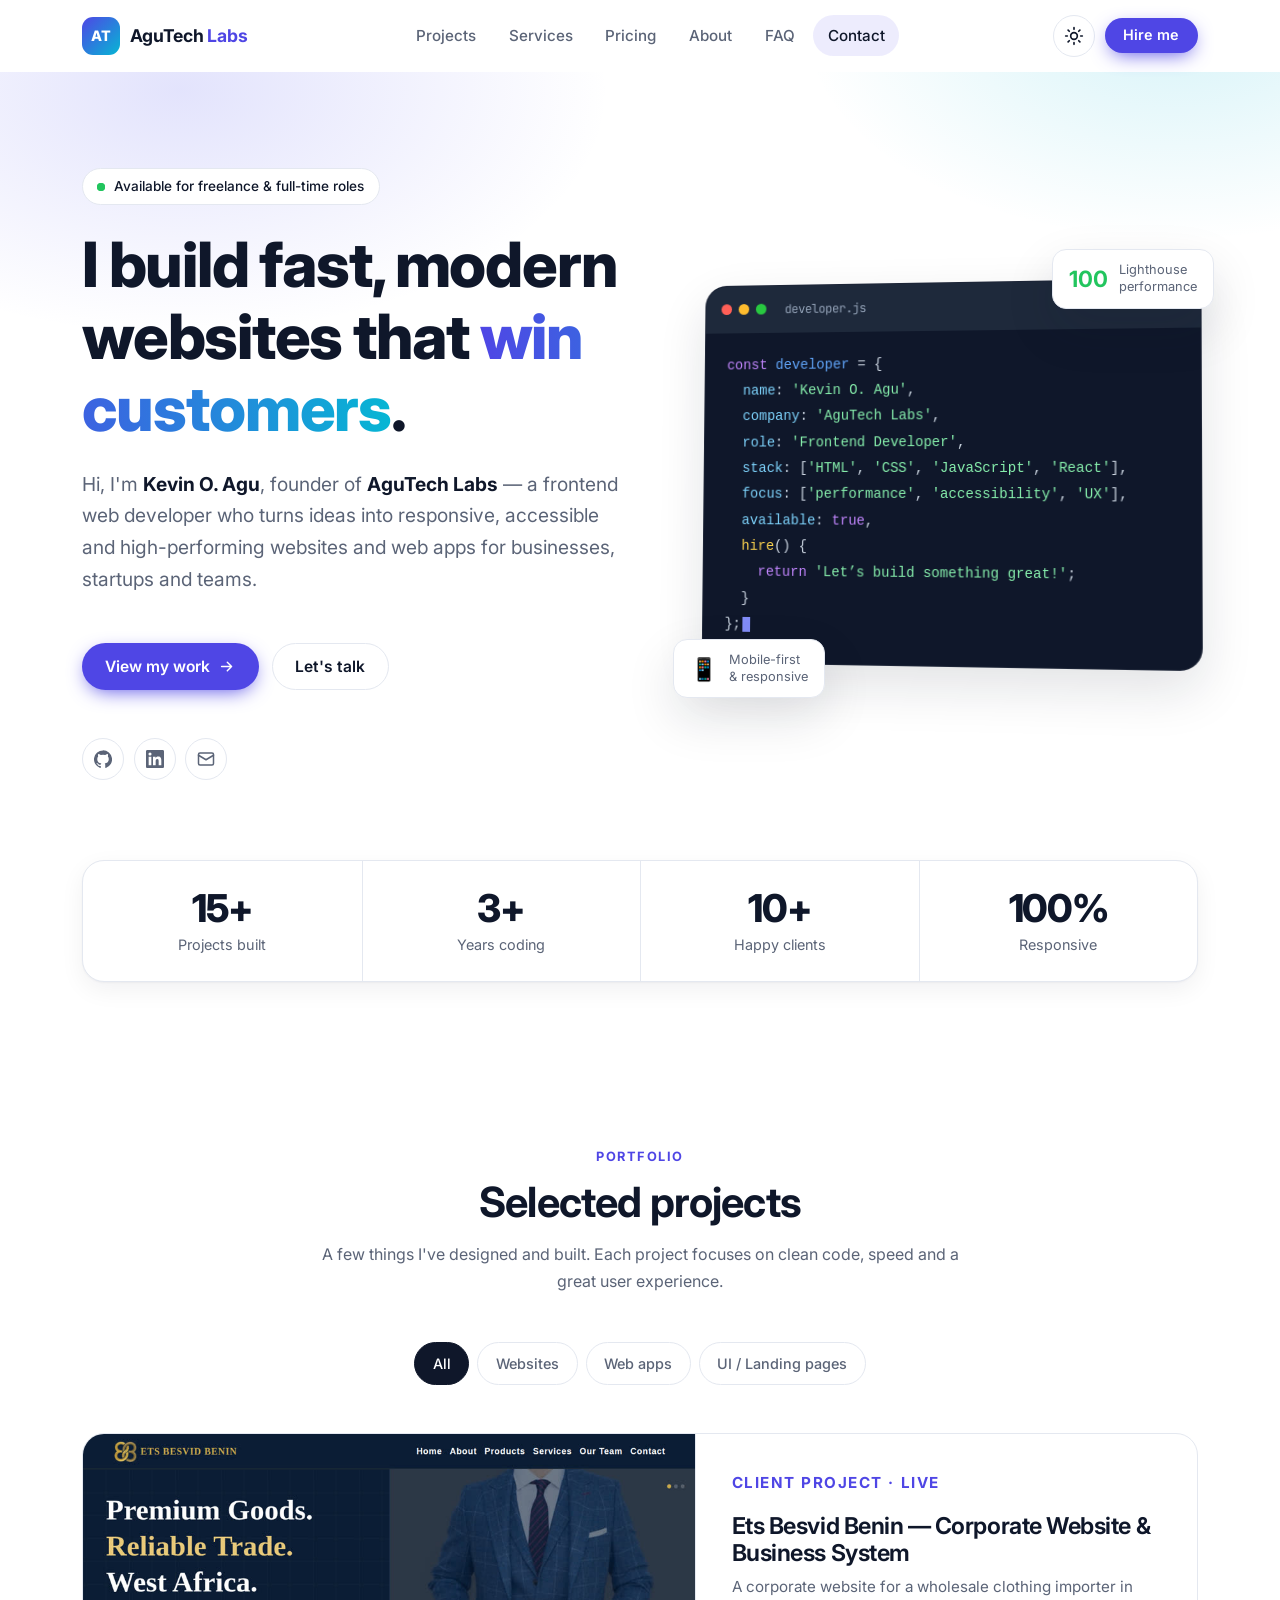
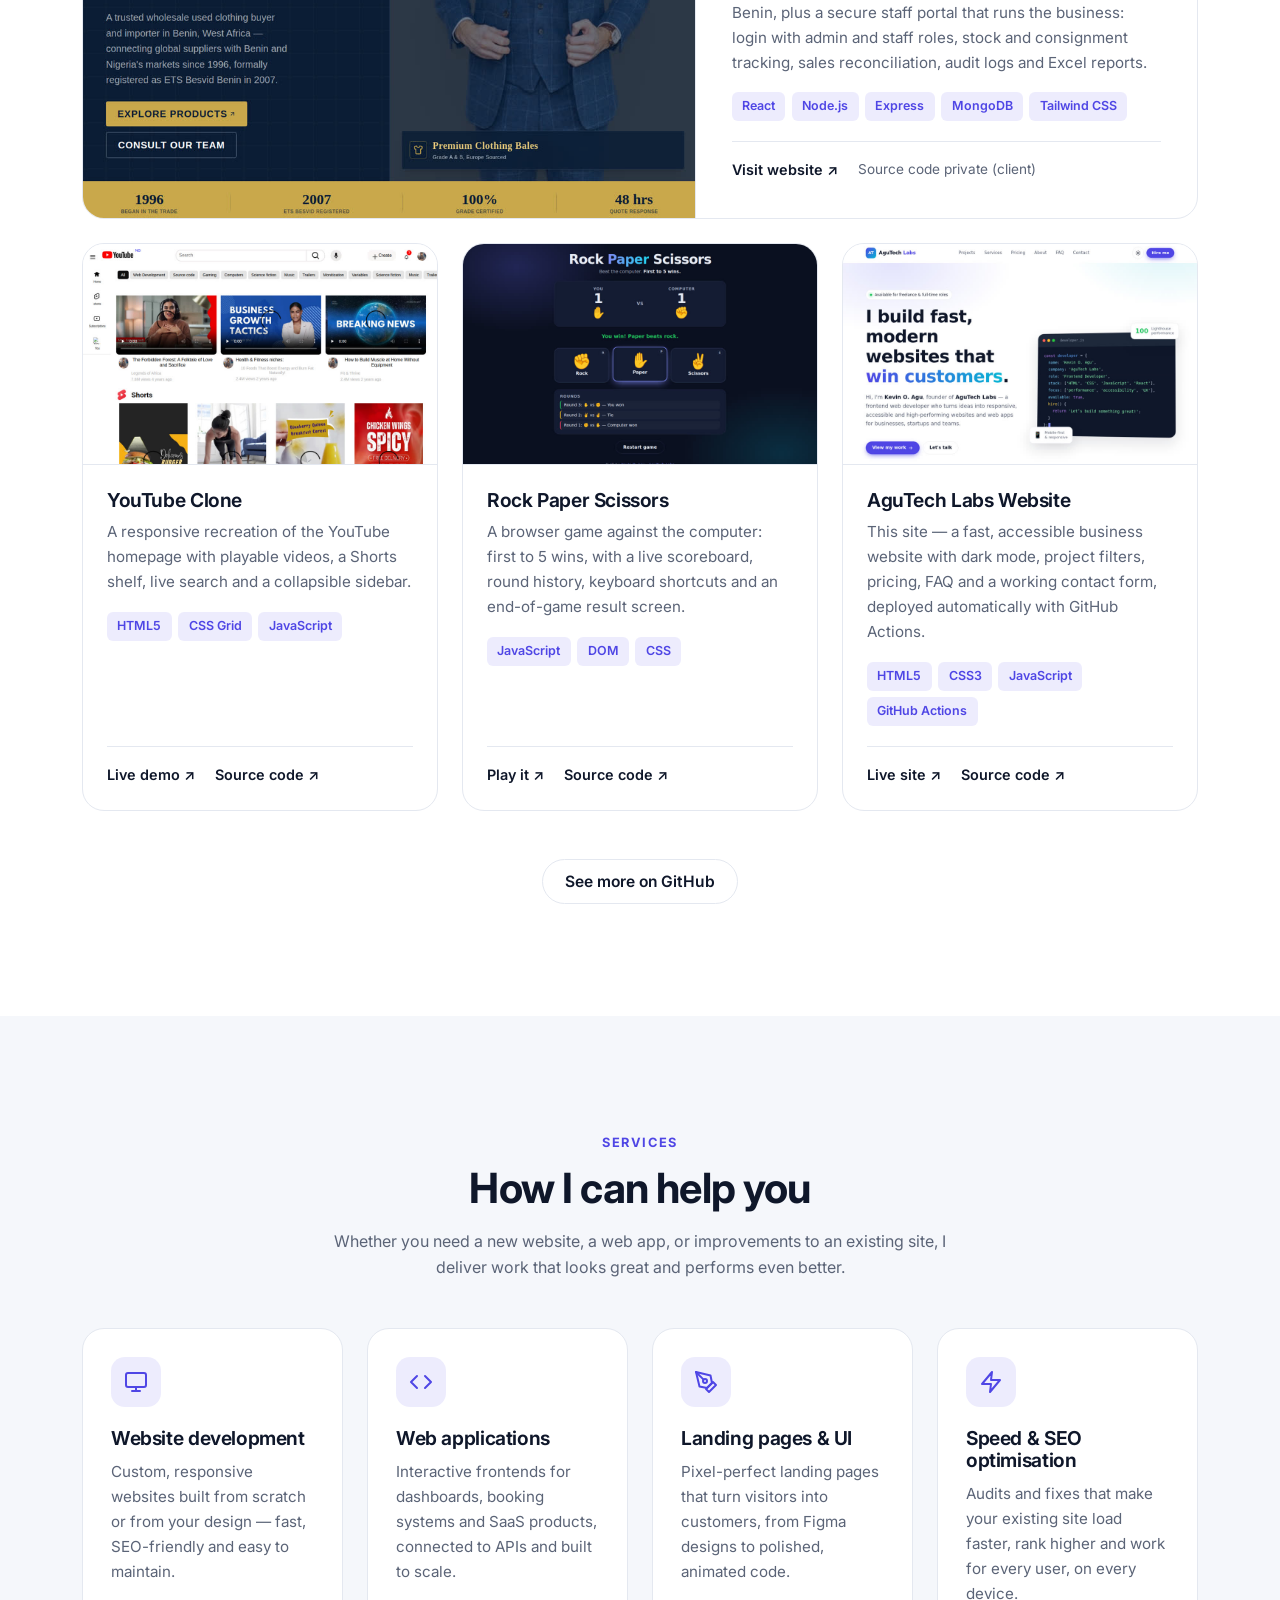
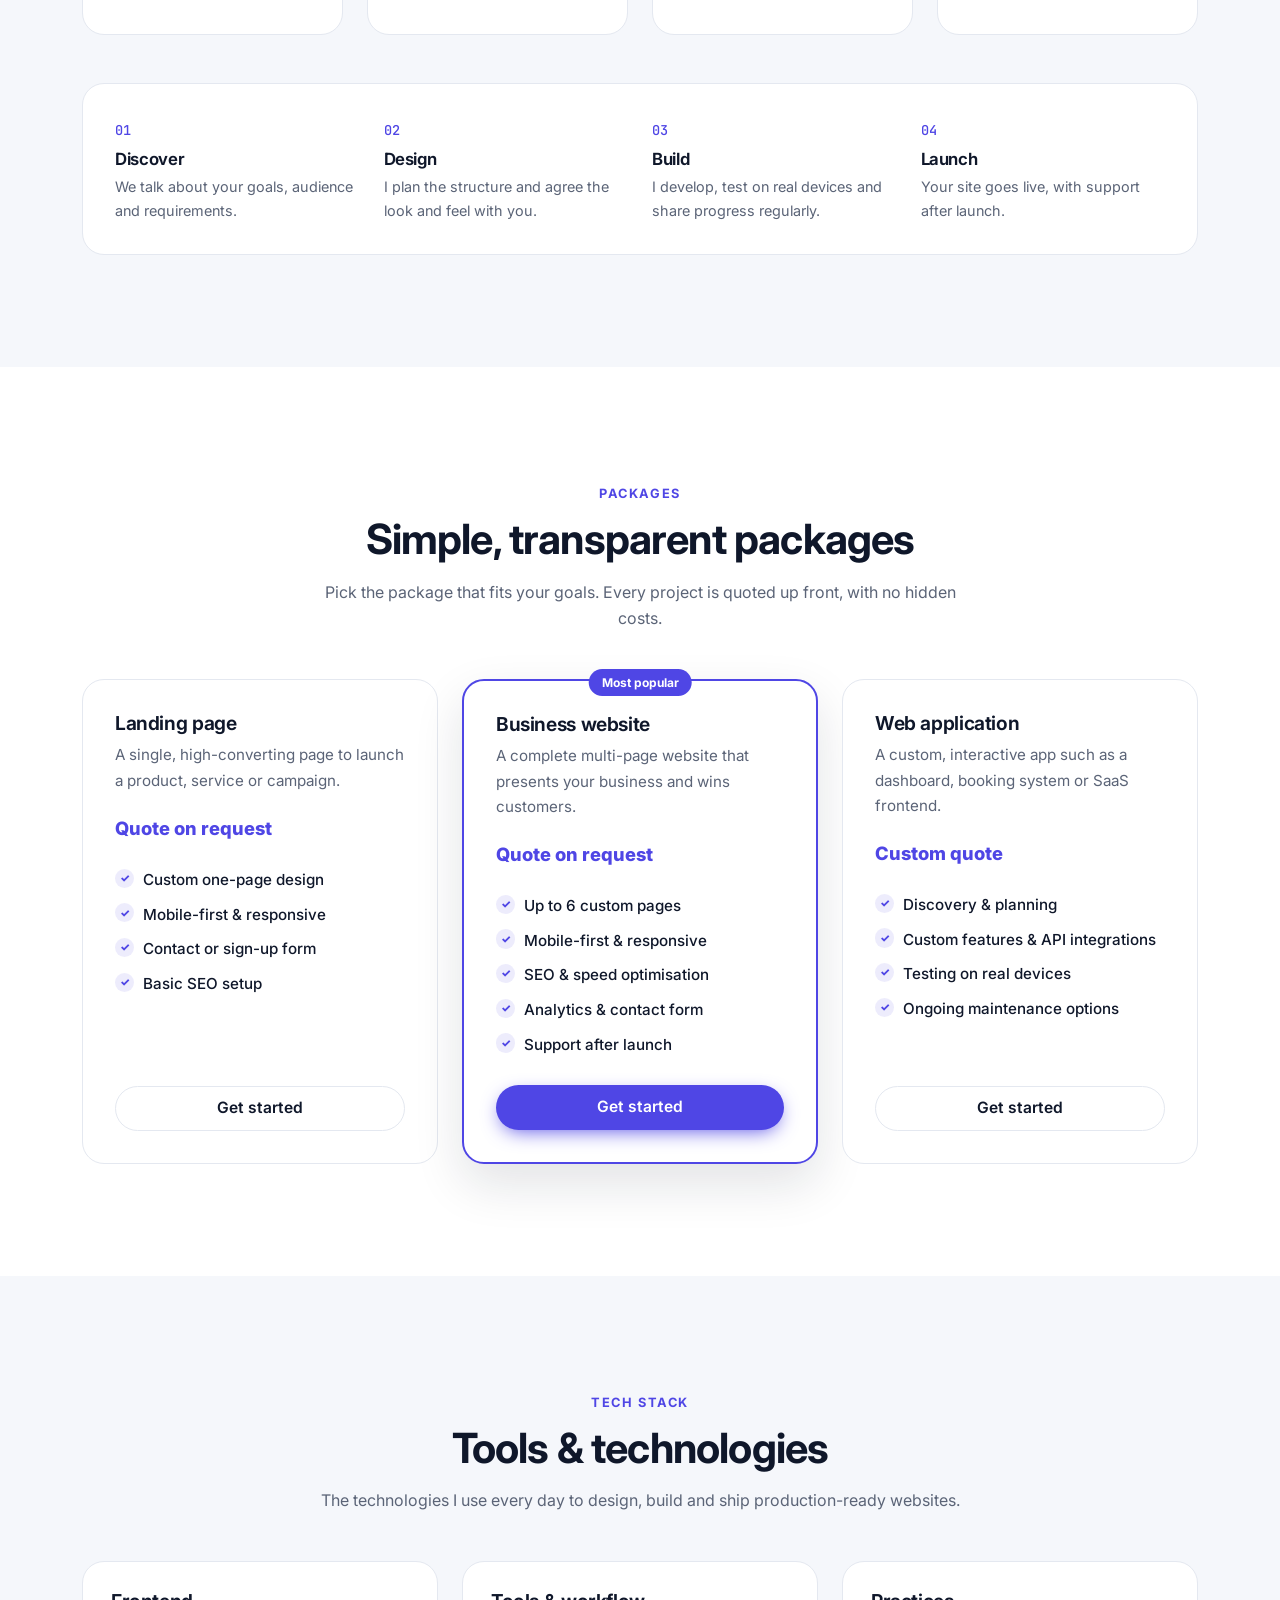
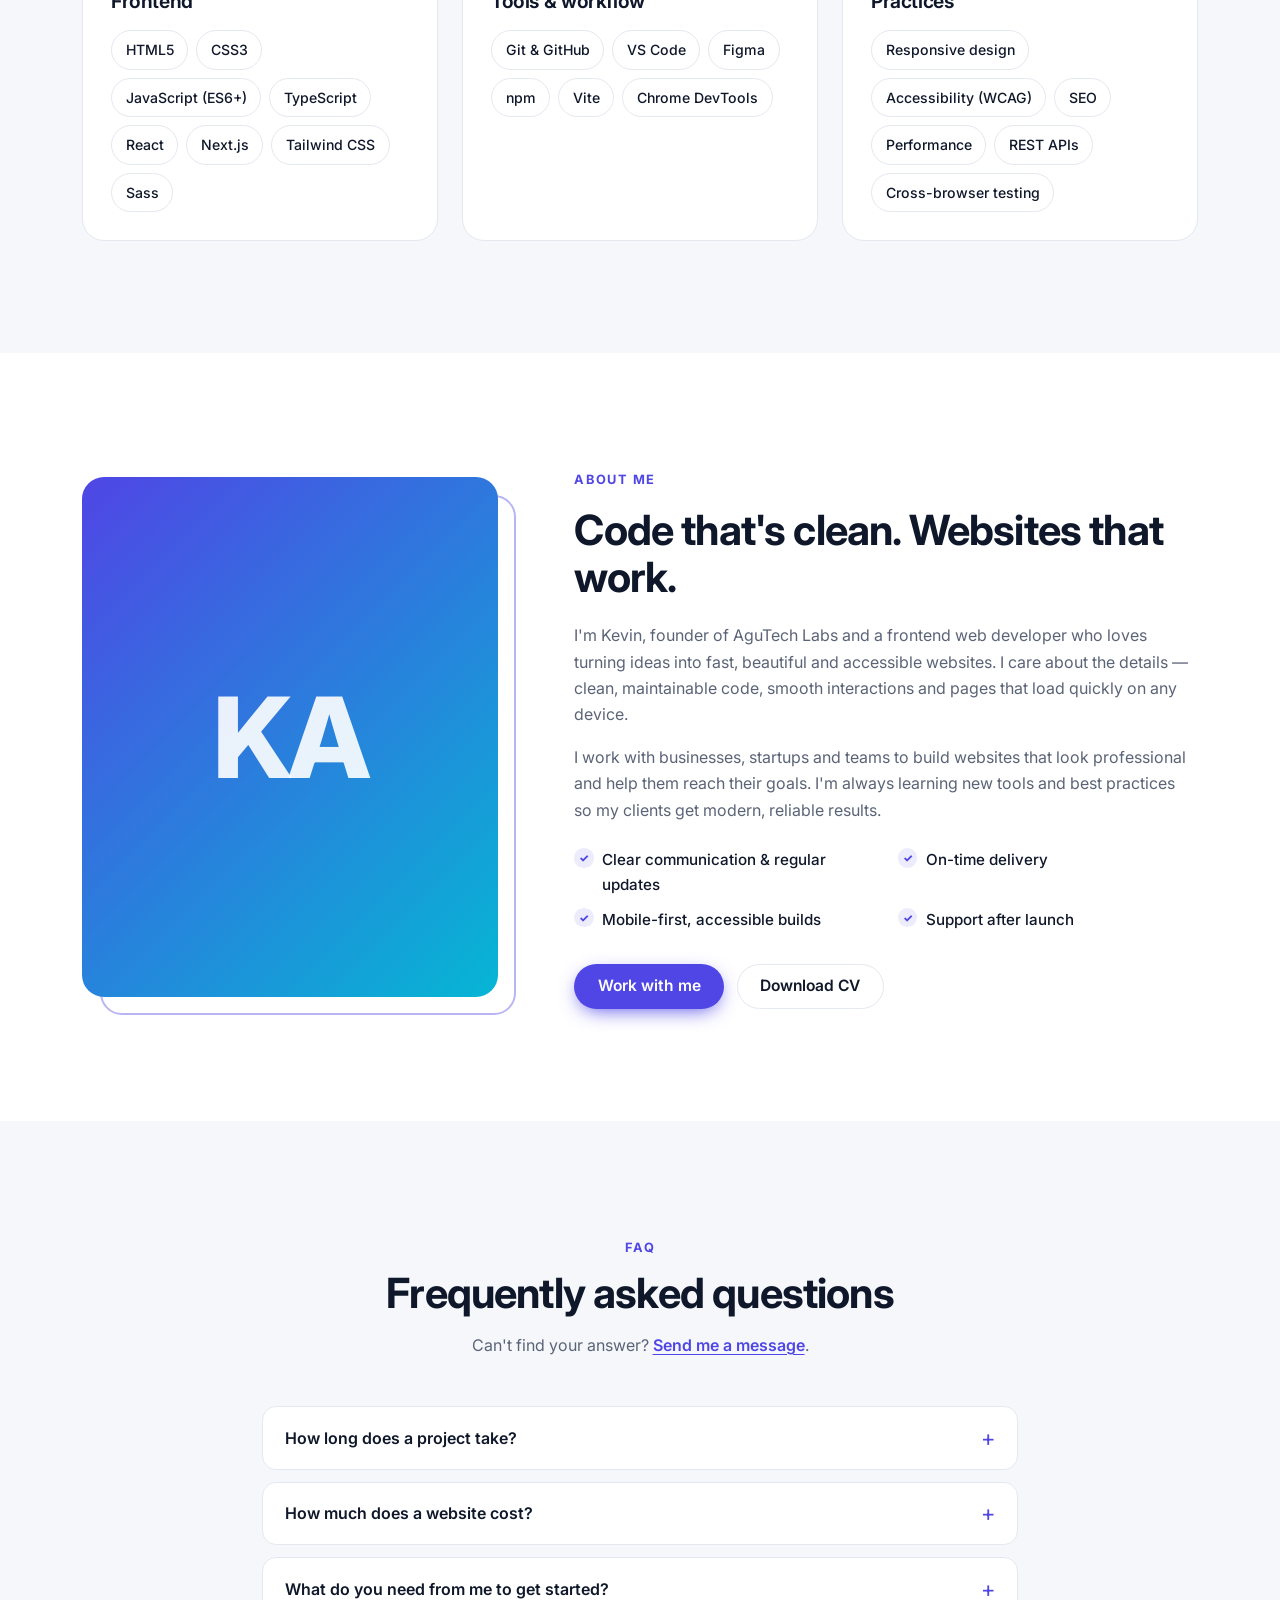
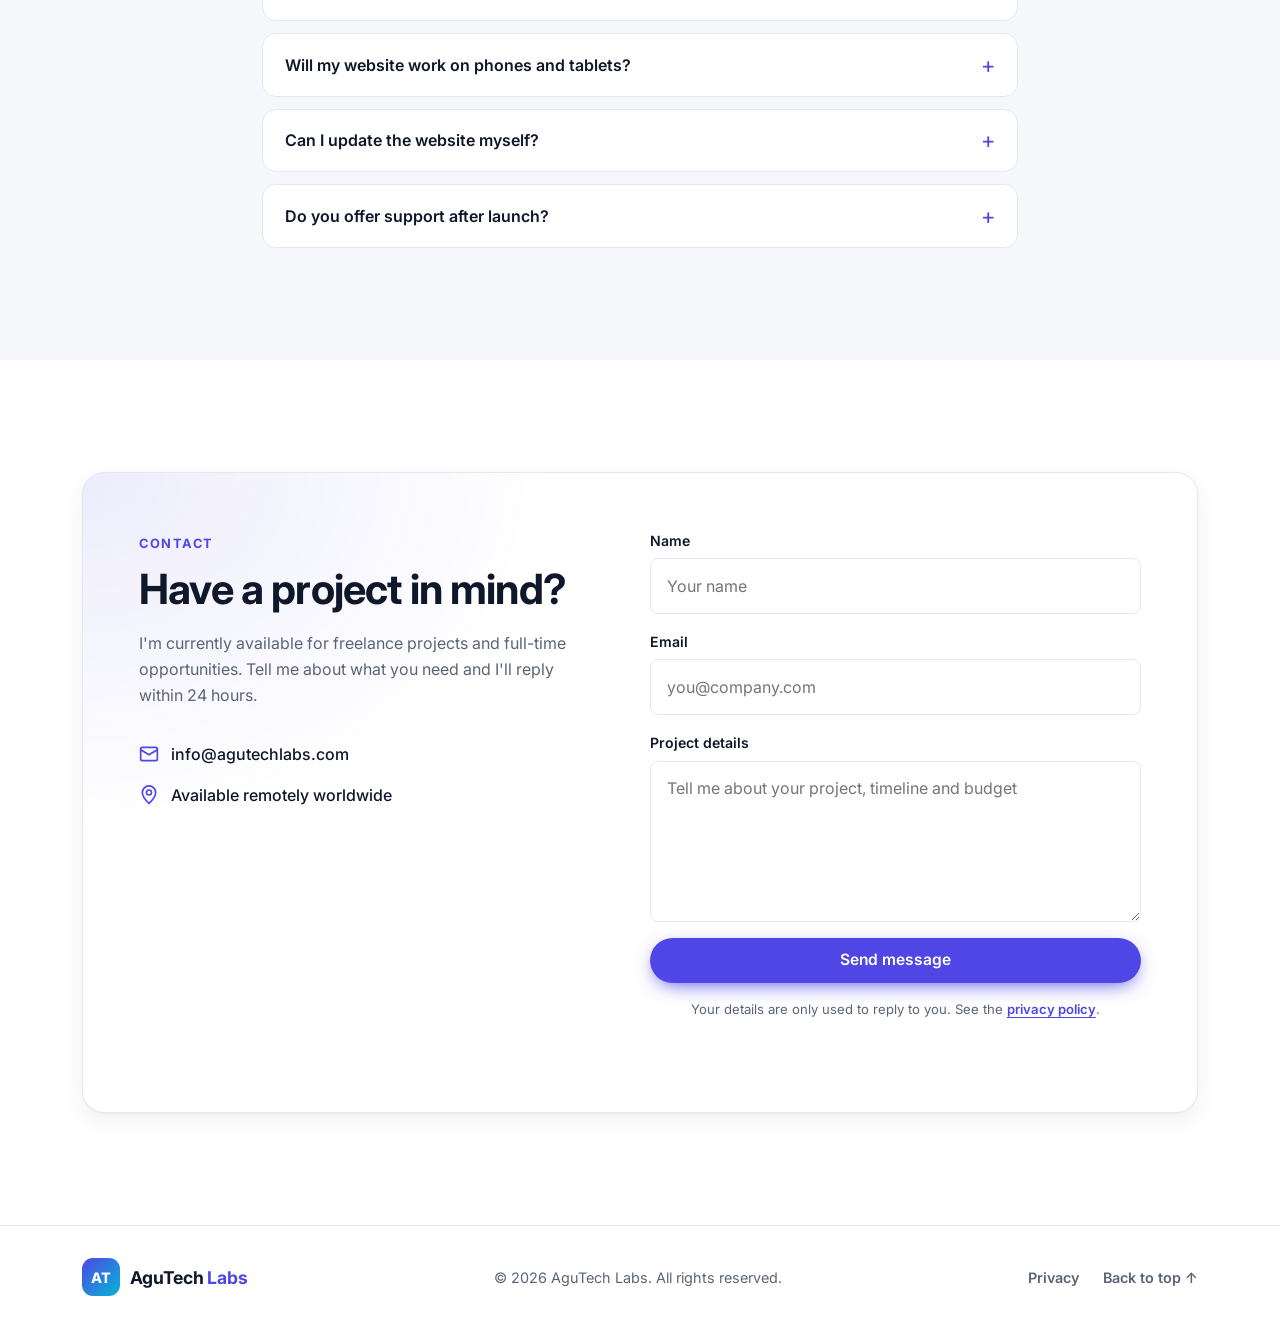
==== commit f42fb436: "Show real projects in the portfolio section Replace the sample cards with Ets Besvid Benin (featured" ====
--- a/index.html
+++ b/index.html
@@ -207,135 +207,96 @@
         </div>
 
         <!--
-          HOW TO EDIT A PROJECT CARD
-          1. Put a screenshot in assets/images/projects/ (1200x750 works well).
-          2. Replace the <div class="thumb ..."> content with:
-               <img src="assets/images/projects/your-image.jpg" alt="Short description" loading="lazy">
-          3. Update the title, description, tags, data-category and the two links.
+          HOW TO ADD A PROJECT CARD
+          1. Put a screenshot in assets/images/projects/ (1280x800, saved as .jpg).
+          2. Copy one <article class="project-card"> and update the image, title, description, tags and links.
+          3. data-category can hold one or more of: website, app, ui (space-separated).
         -->
         <div class="project-grid">
 
-          <article class="project-card reveal" data-category="ui">
-            <div class="thumb thumb-1">
-              <div class="mock"><span></span><span></span><span></span></div>
-              <p class="thumb-label">Portfolio</p>
+          <!-- Featured client project -->
+          <article class="project-card featured reveal" data-category="website app">
+            <div class="thumb">
+              <img src="assets/images/projects/ets-besvid-benin.jpg"
+                alt="Ets Besvid Benin website homepage: Premium Goods. Reliable Trade. West Africa." loading="lazy"
+                width="960" height="600">
             </div>
             <div class="project-body">
-              <h3>Developer Portfolio</h3>
-              <p>This site — a responsive, accessible portfolio with dark mode, project filtering and scroll
-                animations, built without frameworks.</p>
+              <p class="project-label">Client project · Live</p>
+              <h3>Ets Besvid Benin — Corporate Website &amp; Business System</h3>
+              <p>A corporate website for a wholesale clothing importer in Benin, plus a secure staff portal that
+                runs the business: login with admin and staff roles, stock and consignment tracking, sales
+                reconciliation, audit logs and Excel reports.</p>
               <ul class="tags">
-                <li>HTML5</li><li>CSS3</li><li>JavaScript</li>
+                <li>React</li><li>Node.js</li><li>Express</li><li>MongoDB</li><li>Tailwind CSS</li>
               </ul>
               <div class="project-links">
-                <a href="#top" class="link">Live demo <span aria-hidden="true">↗</span></a>
+                <a href="https://www.besvidbenin.com/" target="_blank" rel="noopener" class="link">Visit website
+                  <span aria-hidden="true">↗</span></a>
+                <span class="link-muted">Source code private (client)</span>
+              </div>
+            </div>
+          </article>
+
+          <article class="project-card reveal" data-category="ui">
+            <div class="thumb">
+              <img src="assets/images/projects/youtube-clone.jpg" alt="YouTube homepage clone with video grid and sidebar"
+                loading="lazy" width="960" height="600">
+            </div>
+            <div class="project-body">
+              <h3>YouTube Clone</h3>
+              <p>A responsive recreation of the YouTube homepage with playable videos, a Shorts shelf, live search
+                and a collapsible sidebar.</p>
+              <ul class="tags">
+                <li>HTML5</li><li>CSS Grid</li><li>JavaScript</li>
+              </ul>
+              <div class="project-links">
+                <a href="https://aguorji.github.io/youtubeclone/" target="_blank" rel="noopener" class="link">Live demo
+                  <span aria-hidden="true">↗</span></a>
+                <a href="https://github.com/aguorji/Youtubeclone" target="_blank" rel="noopener" class="link">Source
+                  code <span aria-hidden="true">↗</span></a>
+              </div>
+            </div>
+          </article>
+
+          <article class="project-card reveal" data-category="app">
+            <div class="thumb">
+              <img src="assets/images/projects/rock-paper-scissors.jpg"
+                alt="Rock Paper Scissors game with scoreboard and round history" loading="lazy" width="960"
+                height="600">
+            </div>
+            <div class="project-body">
+              <h3>Rock Paper Scissors</h3>
+              <p>A browser game against the computer: first to 5 wins, with a live scoreboard, round history,
+                keyboard shortcuts and an end-of-game result screen.</p>
+              <ul class="tags">
+                <li>JavaScript</li><li>DOM</li><li>CSS</li>
+              </ul>
+              <div class="project-links">
+                <a href="https://aguorji.github.io/rock-paper-scissors/" target="_blank" rel="noopener"
+                  class="link">Play it <span aria-hidden="true">↗</span></a>
+                <a href="https://github.com/aguorji/rock-paper-scissors" target="_blank" rel="noopener"
+                  class="link">Source code <span aria-hidden="true">↗</span></a>
+              </div>
+            </div>
+          </article>
+
+          <article class="project-card reveal" data-category="website">
+            <div class="thumb">
+              <img src="assets/images/projects/agutech-labs.jpg" alt="AguTech Labs website homepage" loading="lazy"
+                width="960" height="600">
+            </div>
+            <div class="project-body">
+              <h3>AguTech Labs Website</h3>
+              <p>This site — a fast, accessible business website with dark mode, project filters, pricing, FAQ and
+                a working contact form, deployed automatically with GitHub Actions.</p>
+              <ul class="tags">
+                <li>HTML5</li><li>CSS3</li><li>JavaScript</li><li>GitHub Actions</li>
+              </ul>
+              <div class="project-links">
+                <a href="https://agutechlabs.com/" class="link">Live site <span aria-hidden="true">↗</span></a>
                 <a href="https://github.com/aguorji/landing-page" target="_blank" rel="noopener" class="link">Source
                   code <span aria-hidden="true">↗</span></a>
-              </div>
-            </div>
-          </article>
-
-          <!-- TODO: replace with a real project -->
-          <article class="project-card reveal" data-category="app">
-            <div class="thumb thumb-2">
-              <div class="mock"><span></span><span></span><span></span></div>
-              <p class="thumb-label">Dashboard</p>
-            </div>
-            <div class="project-body">
-              <h3>Business Analytics Dashboard</h3>
-              <p>An admin dashboard with charts, filters and data tables that helps a business track sales and
-                customers in real time.</p>
-              <ul class="tags">
-                <li>React</li><li>Chart.js</li><li>REST API</li>
-              </ul>
-              <div class="project-links">
-                <a href="#" class="link">Live demo <span aria-hidden="true">↗</span></a>
-                <a href="https://github.com/aguorji" target="_blank" rel="noopener" class="link">Source code <span
-                    aria-hidden="true">↗</span></a>
-              </div>
-            </div>
-          </article>
-
-          <!-- TODO: replace with a real project -->
-          <article class="project-card reveal" data-category="website">
-            <div class="thumb thumb-3">
-              <div class="mock"><span></span><span></span><span></span></div>
-              <p class="thumb-label">E-commerce</p>
-            </div>
-            <div class="project-body">
-              <h3>E-commerce Storefront</h3>
-              <p>A fast online store with product search, a shopping cart and a smooth checkout flow, optimised
-                for mobile shoppers.</p>
-              <ul class="tags">
-                <li>JavaScript</li><li>Tailwind</li><li>Stripe</li>
-              </ul>
-              <div class="project-links">
-                <a href="#" class="link">Live demo <span aria-hidden="true">↗</span></a>
-                <a href="https://github.com/aguorji" target="_blank" rel="noopener" class="link">Source code <span
-                    aria-hidden="true">↗</span></a>
-              </div>
-            </div>
-          </article>
-
-          <!-- TODO: replace with a real project -->
-          <article class="project-card reveal" data-category="website">
-            <div class="thumb thumb-4">
-              <div class="mock"><span></span><span></span><span></span></div>
-              <p class="thumb-label">Restaurant</p>
-            </div>
-            <div class="project-body">
-              <h3>Restaurant Website</h3>
-              <p>A modern website for a local restaurant with an online menu, image gallery and table
-                reservation form.</p>
-              <ul class="tags">
-                <li>HTML5</li><li>SCSS</li><li>JavaScript</li>
-              </ul>
-              <div class="project-links">
-                <a href="#" class="link">Live demo <span aria-hidden="true">↗</span></a>
-                <a href="https://github.com/aguorji" target="_blank" rel="noopener" class="link">Source code <span
-                    aria-hidden="true">↗</span></a>
-              </div>
-            </div>
-          </article>
-
-          <!-- TODO: replace with a real project -->
-          <article class="project-card reveal" data-category="app">
-            <div class="thumb thumb-5">
-              <div class="mock"><span></span><span></span><span></span></div>
-              <p class="thumb-label">Weather</p>
-            </div>
-            <div class="project-body">
-              <h3>Weather Forecast App</h3>
-              <p>A weather app that uses a public API to show live conditions and a 5-day forecast for any
-                city, with location search.</p>
-              <ul class="tags">
-                <li>JavaScript</li><li>Fetch API</li><li>CSS Grid</li>
-              </ul>
-              <div class="project-links">
-                <a href="#" class="link">Live demo <span aria-hidden="true">↗</span></a>
-                <a href="https://github.com/aguorji" target="_blank" rel="noopener" class="link">Source code <span
-                    aria-hidden="true">↗</span></a>
-              </div>
-            </div>
-          </article>
-
-          <!-- TODO: replace with a real project -->
-          <article class="project-card reveal" data-category="ui">
-            <div class="thumb thumb-6">
-              <div class="mock"><span></span><span></span><span></span></div>
-              <p class="thumb-label">SaaS</p>
-            </div>
-            <div class="project-body">
-              <h3>SaaS Landing Page</h3>
-              <p>A high-converting product landing page with pricing tables, testimonials and a sign-up form,
-                scoring 95+ on Lighthouse.</p>
-              <ul class="tags">
-                <li>HTML5</li><li>CSS3</li><li>Figma</li>
-              </ul>
-              <div class="project-links">
-                <a href="#" class="link">Live demo <span aria-hidden="true">↗</span></a>
-                <a href="https://github.com/aguorji" target="_blank" rel="noopener" class="link">Source code <span
-                    aria-hidden="true">↗</span></a>
               </div>
             </div>
           </article>
--- a/css/style.css
+++ b/css/style.css
@@ -797,8 +797,8 @@
   position: relative;
   aspect-ratio: 16 / 10;
   overflow: hidden;
-  display: grid;
-  place-items: center;
+  background: var(--bg-alt);
+  border-bottom: 1px solid var(--border);
 }
 
 .thumb img {
@@ -808,40 +808,49 @@
   transition: transform 0.5s var(--ease);
 }
 
-.project-card:hover .thumb img,
-.project-card:hover .thumb-label {
+.project-card:hover .thumb img {
   transform: scale(1.05);
 }
 
-.thumb-1 { background: linear-gradient(135deg, #6366f1, #06b6d4); }
-.thumb-2 { background: linear-gradient(135deg, #0ea5e9, #22c55e); }
-.thumb-3 { background: linear-gradient(135deg, #f43f5e, #f59e0b); }
-.thumb-4 { background: linear-gradient(135deg, #a855f7, #ec4899); }
-.thumb-5 { background: linear-gradient(135deg, #3b82f6, #8b5cf6); }
-.thumb-6 { background: linear-gradient(135deg, #14b8a6, #6366f1); }
-
-.mock {
-  position: absolute;
-  top: 12px;
-  left: 12px;
-  display: flex;
-  gap: 5px;
-}
-
-.mock span {
-  width: 9px;
-  height: 9px;
-  border-radius: 50%;
-  background: rgba(255, 255, 255, 0.55);
-}
-
-.thumb-label {
-  color: #fff;
-  font-size: clamp(1.6rem, 3vw, 2rem);
-  font-weight: 800;
-  letter-spacing: -0.03em;
-  text-shadow: 0 4px 20px rgba(0, 0, 0, 0.2);
-  transition: transform 0.5s var(--ease);
+.project-label {
+  margin-bottom: 0.4rem;
+  font-size: 0.75rem;
+  font-weight: 700;
+  letter-spacing: 0.1em;
+  text-transform: uppercase;
+  color: var(--primary);
+}
+
+.link-muted {
+  font-size: 0.85rem;
+  color: var(--muted);
+}
+
+@media (min-width: 900px) {
+  .project-card.featured {
+    grid-column: 1 / -1;
+    flex-direction: row;
+  }
+
+  .project-card.featured .thumb {
+    flex: 0 0 55%;
+    aspect-ratio: auto;
+    border-bottom: 0;
+    border-right: 1px solid var(--border);
+  }
+
+  .project-card.featured .thumb img {
+    object-position: left top;
+  }
+
+  .project-card.featured .project-body {
+    justify-content: center;
+    padding: 2.25rem;
+  }
+
+  .project-card.featured h3 {
+    font-size: 1.45rem;
+  }
 }
 
 .project-body {
